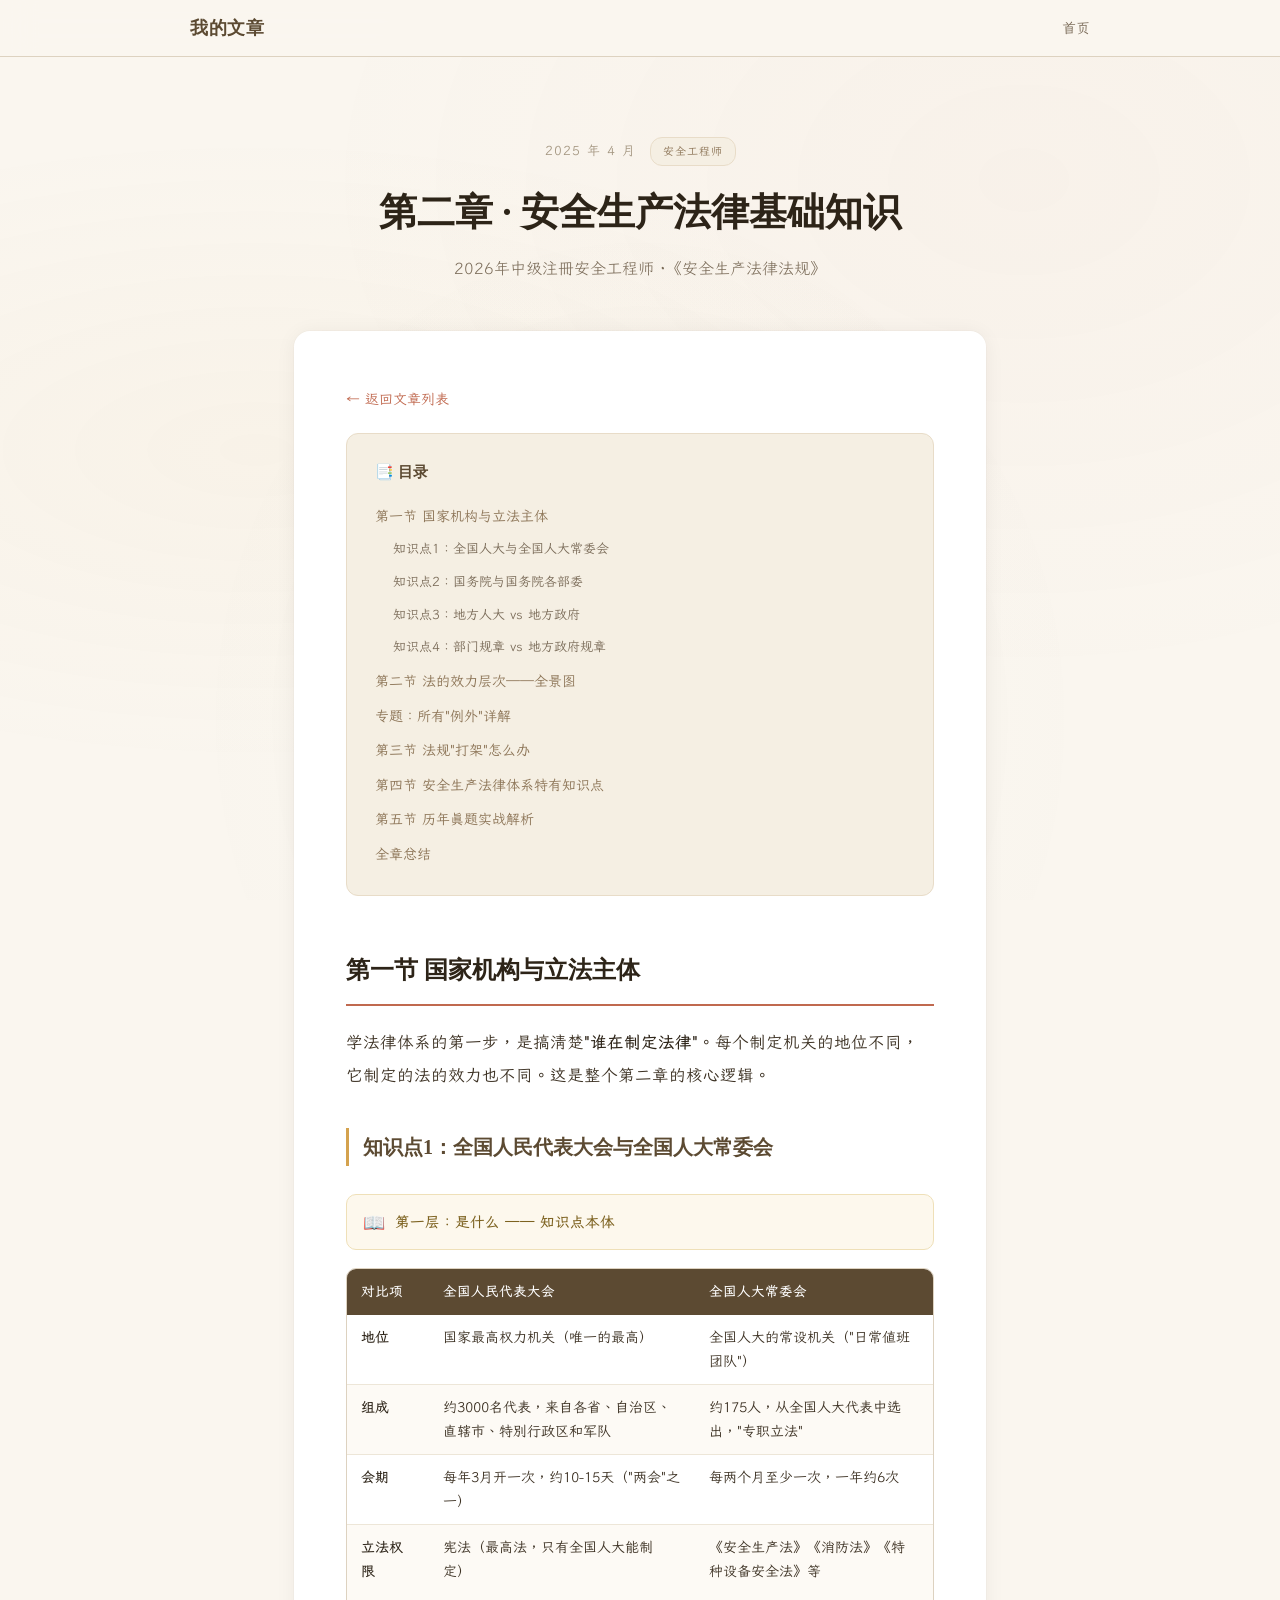
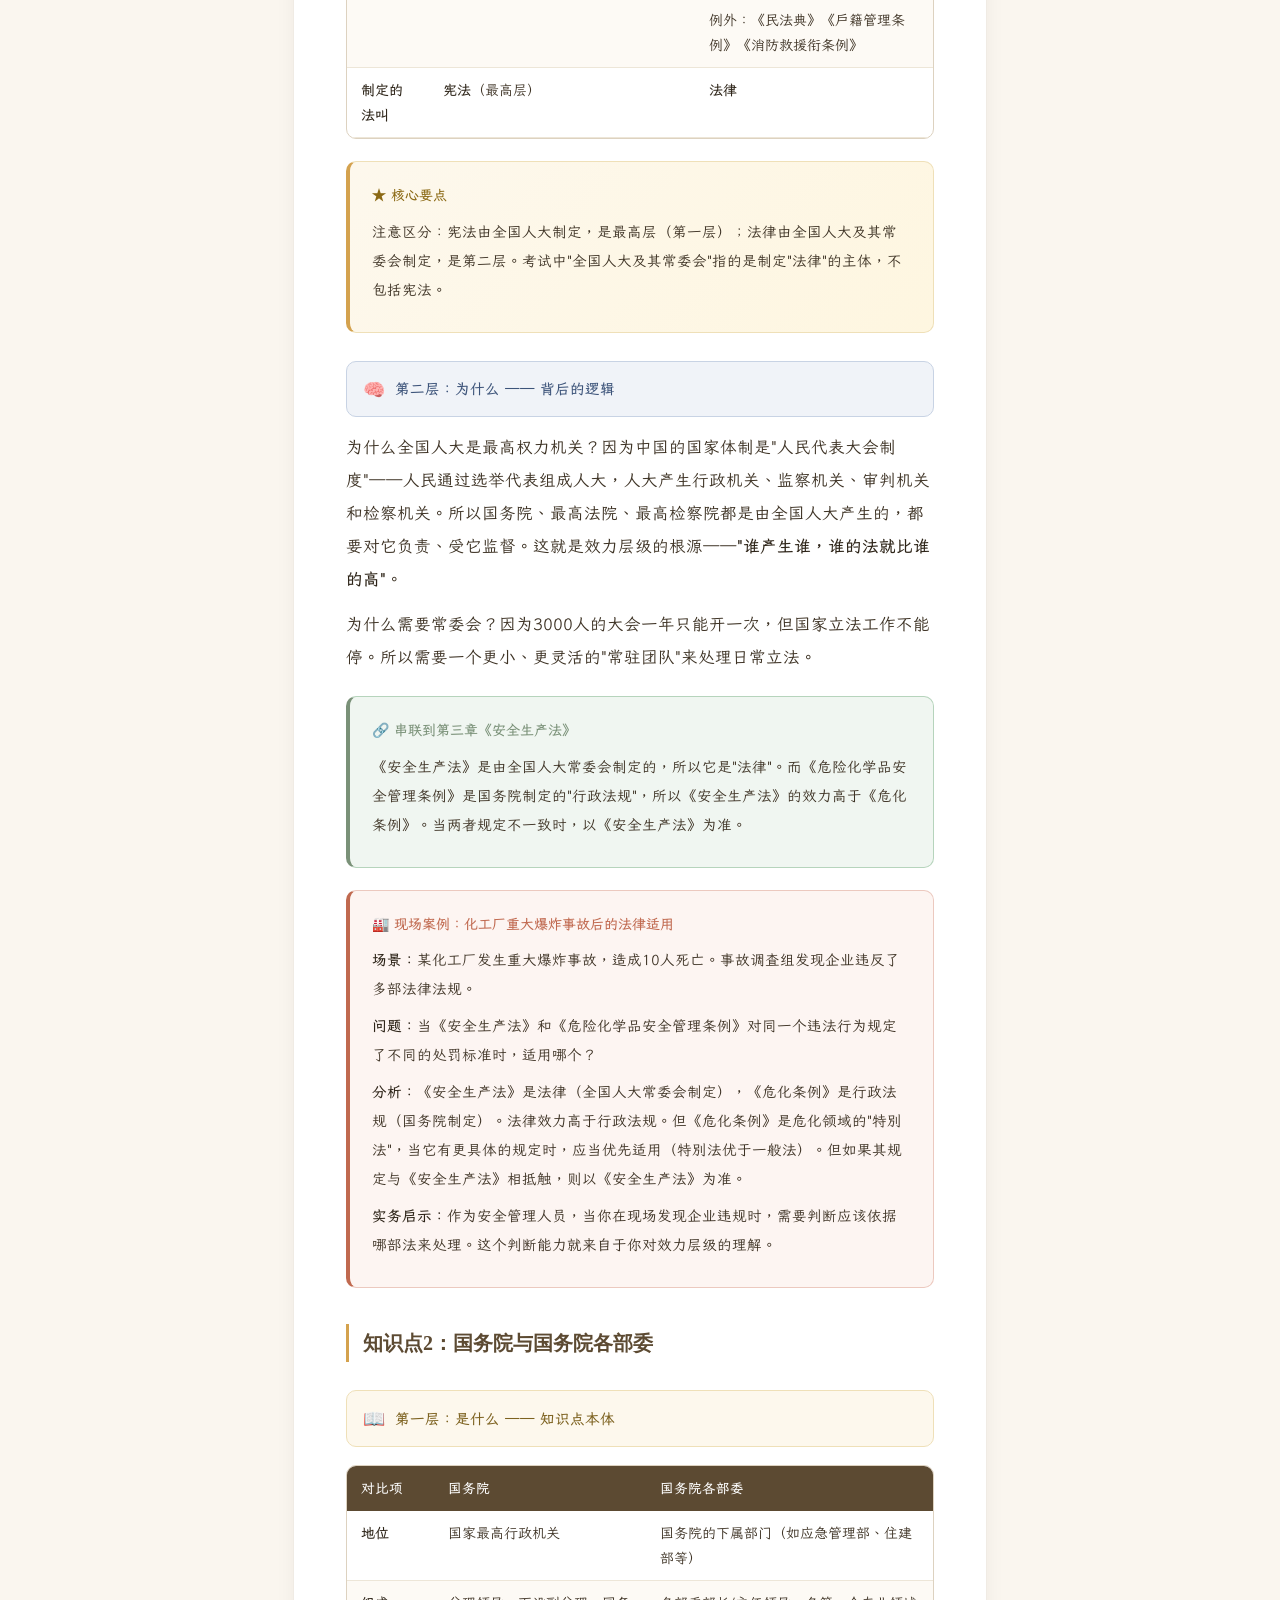
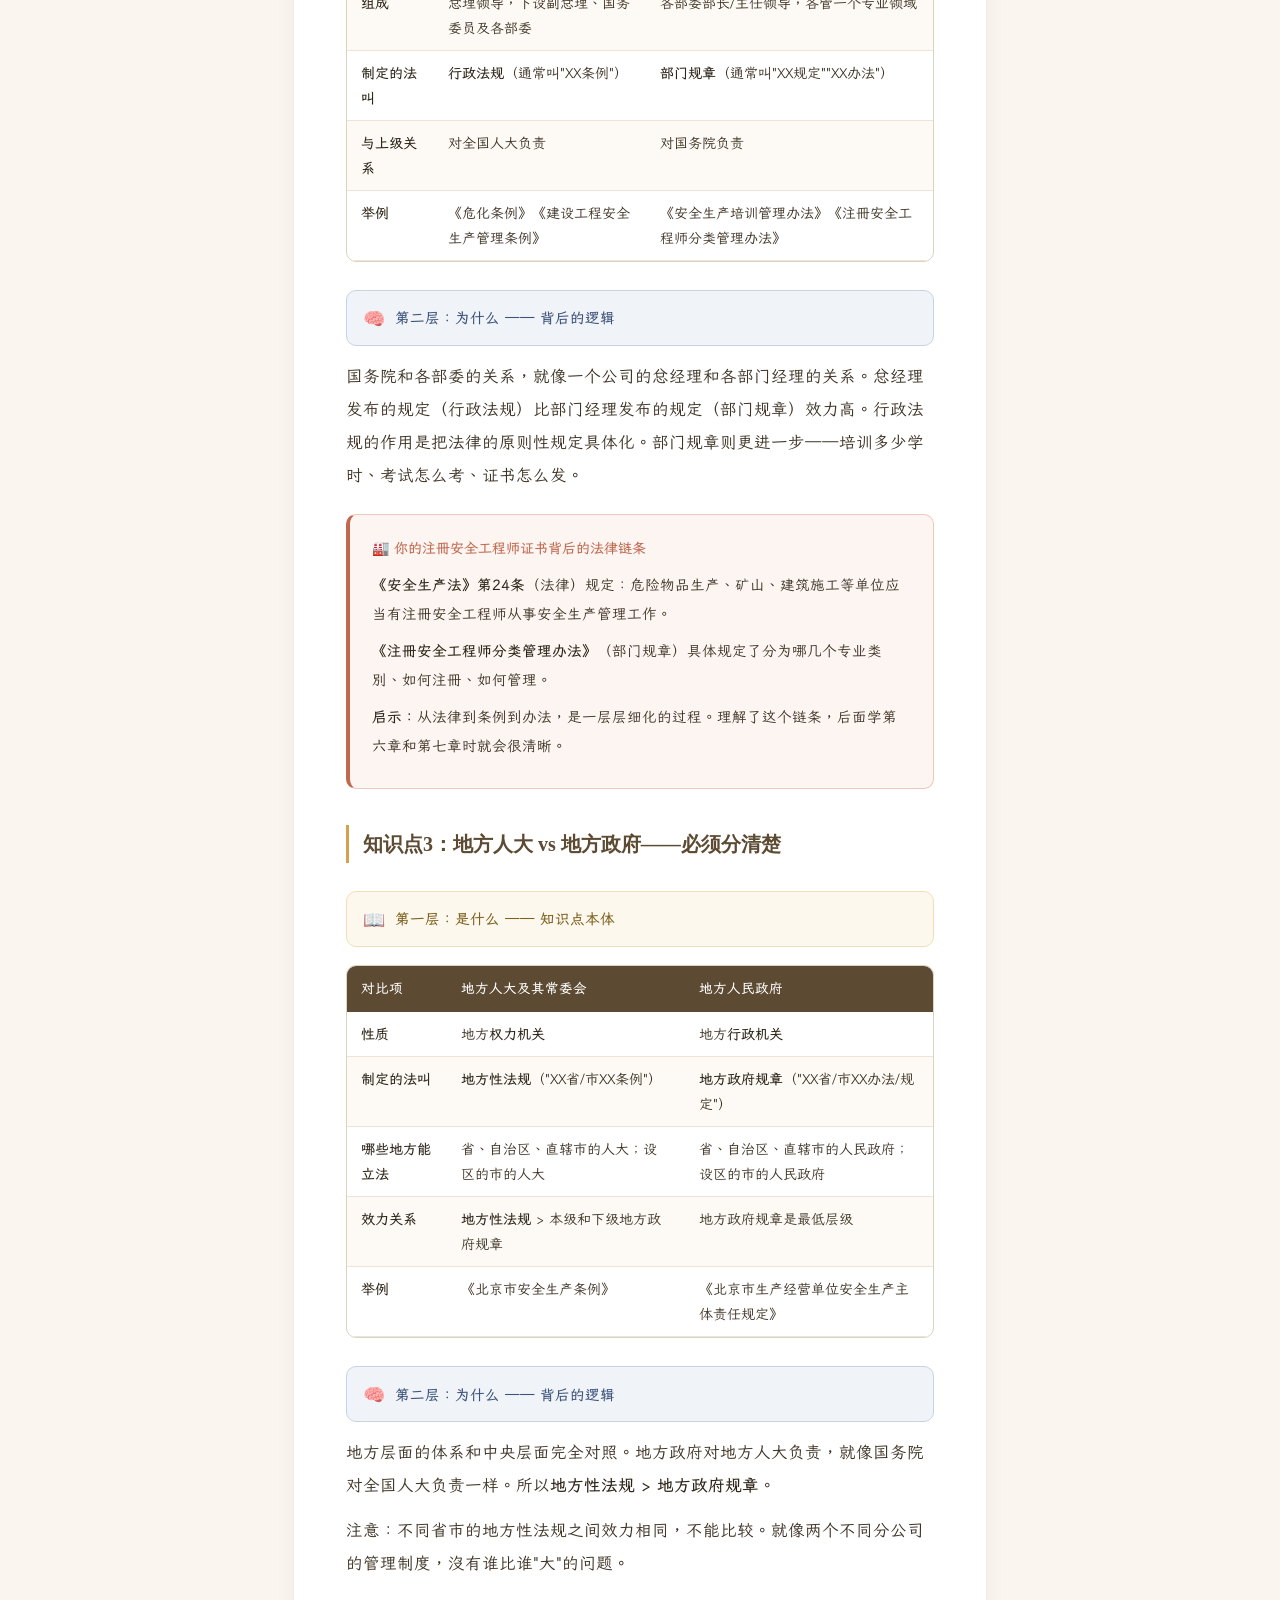
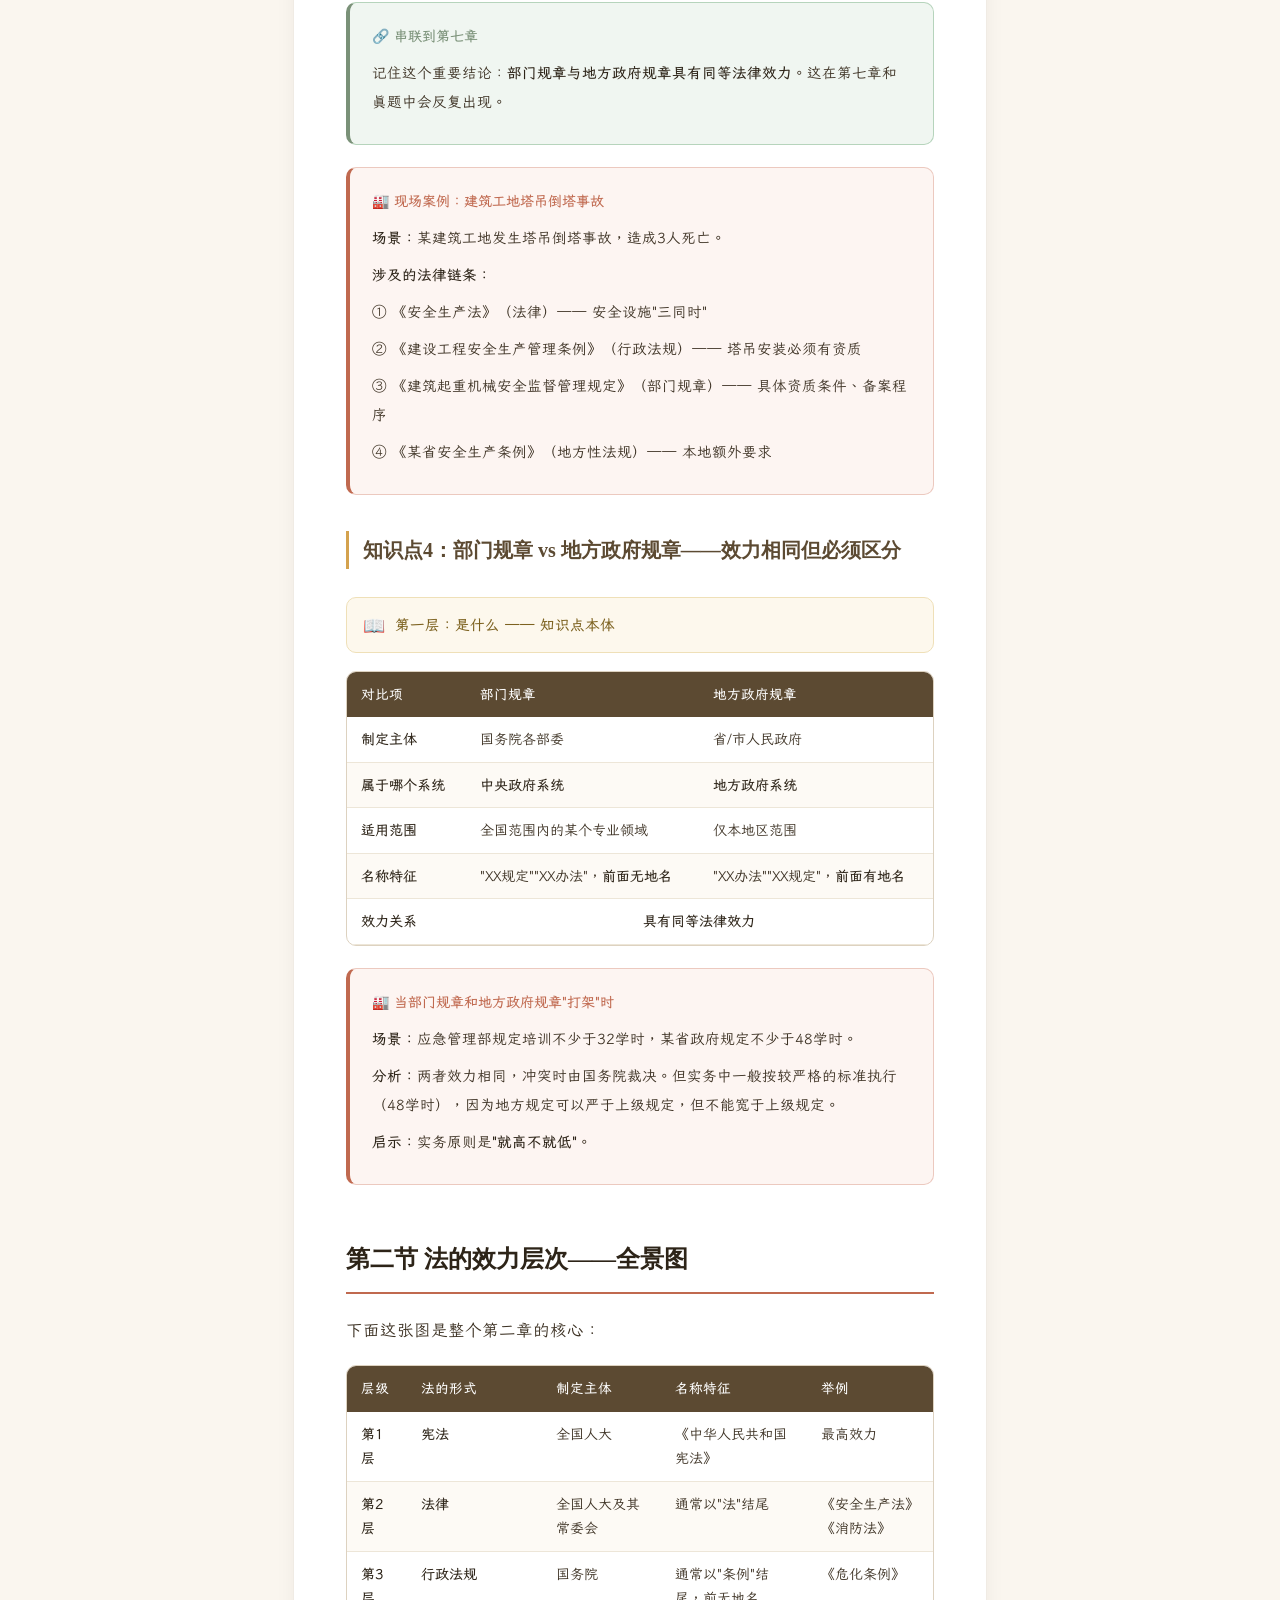
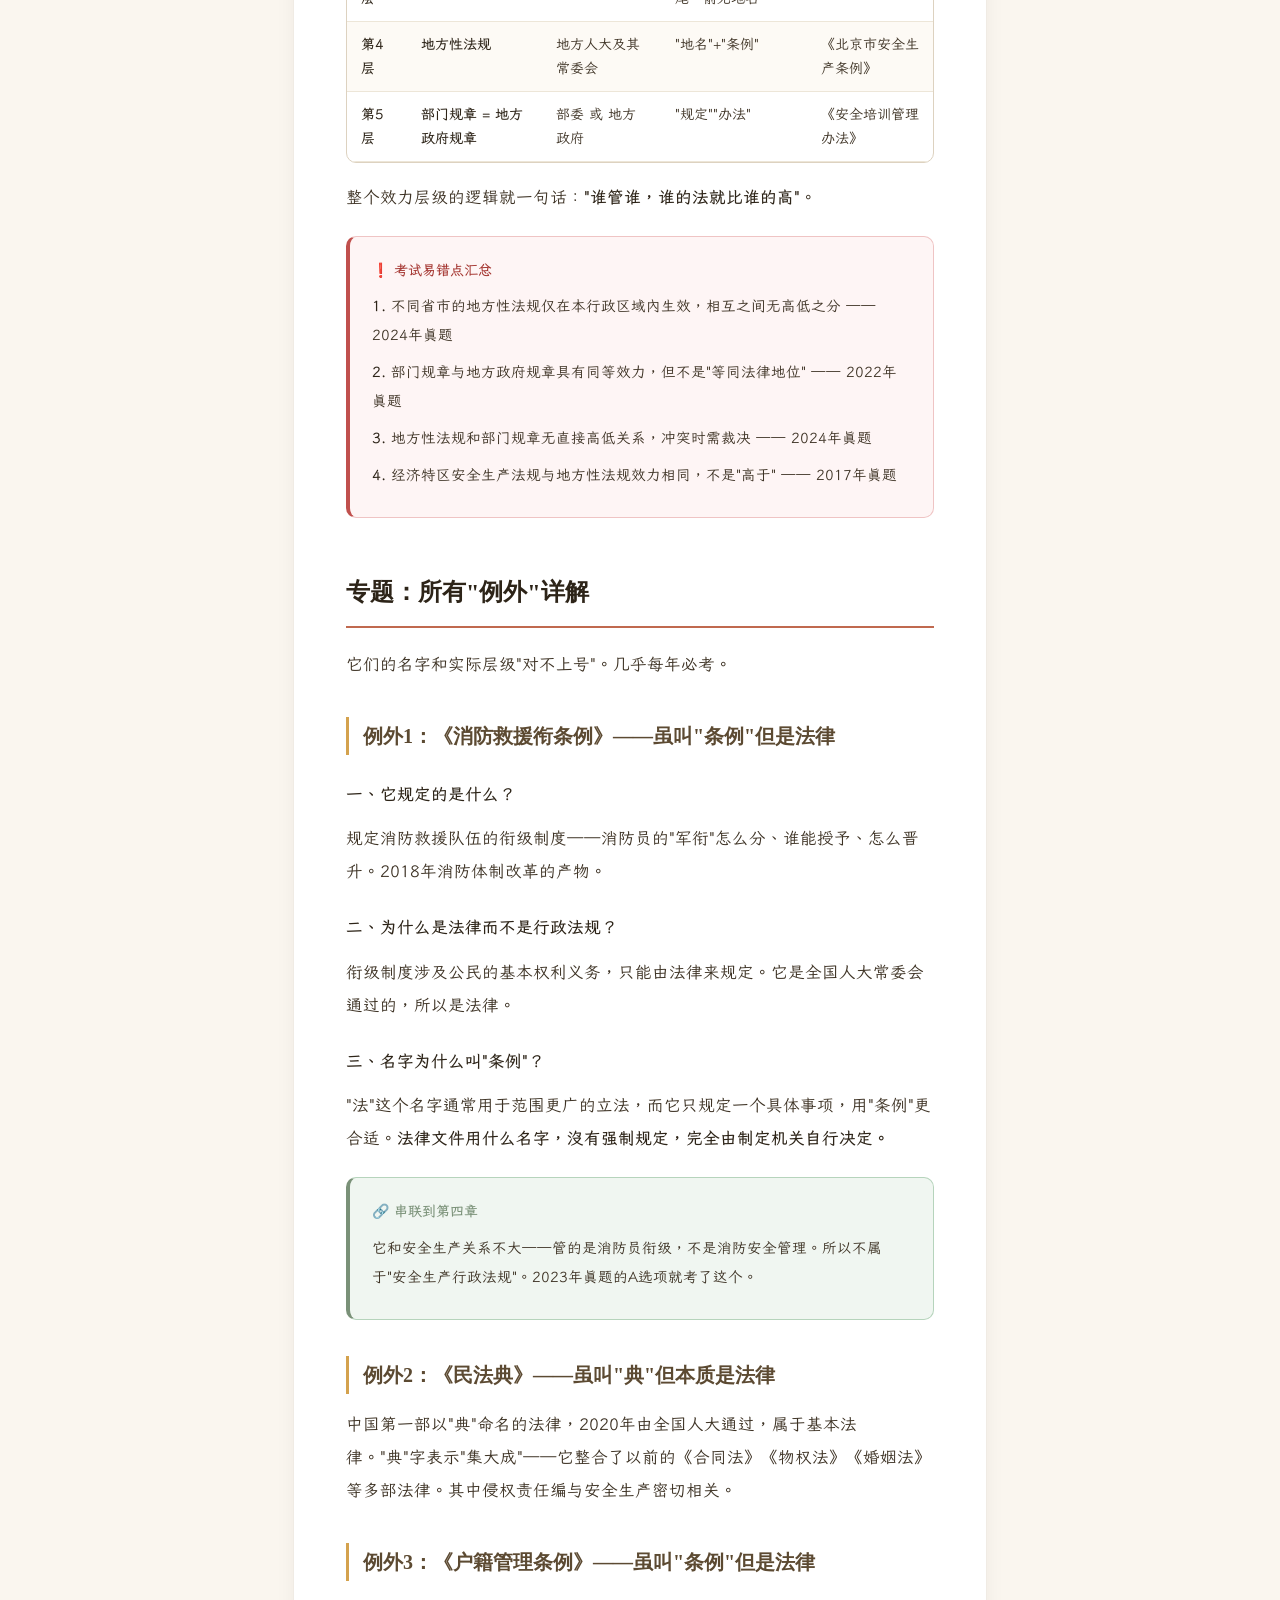
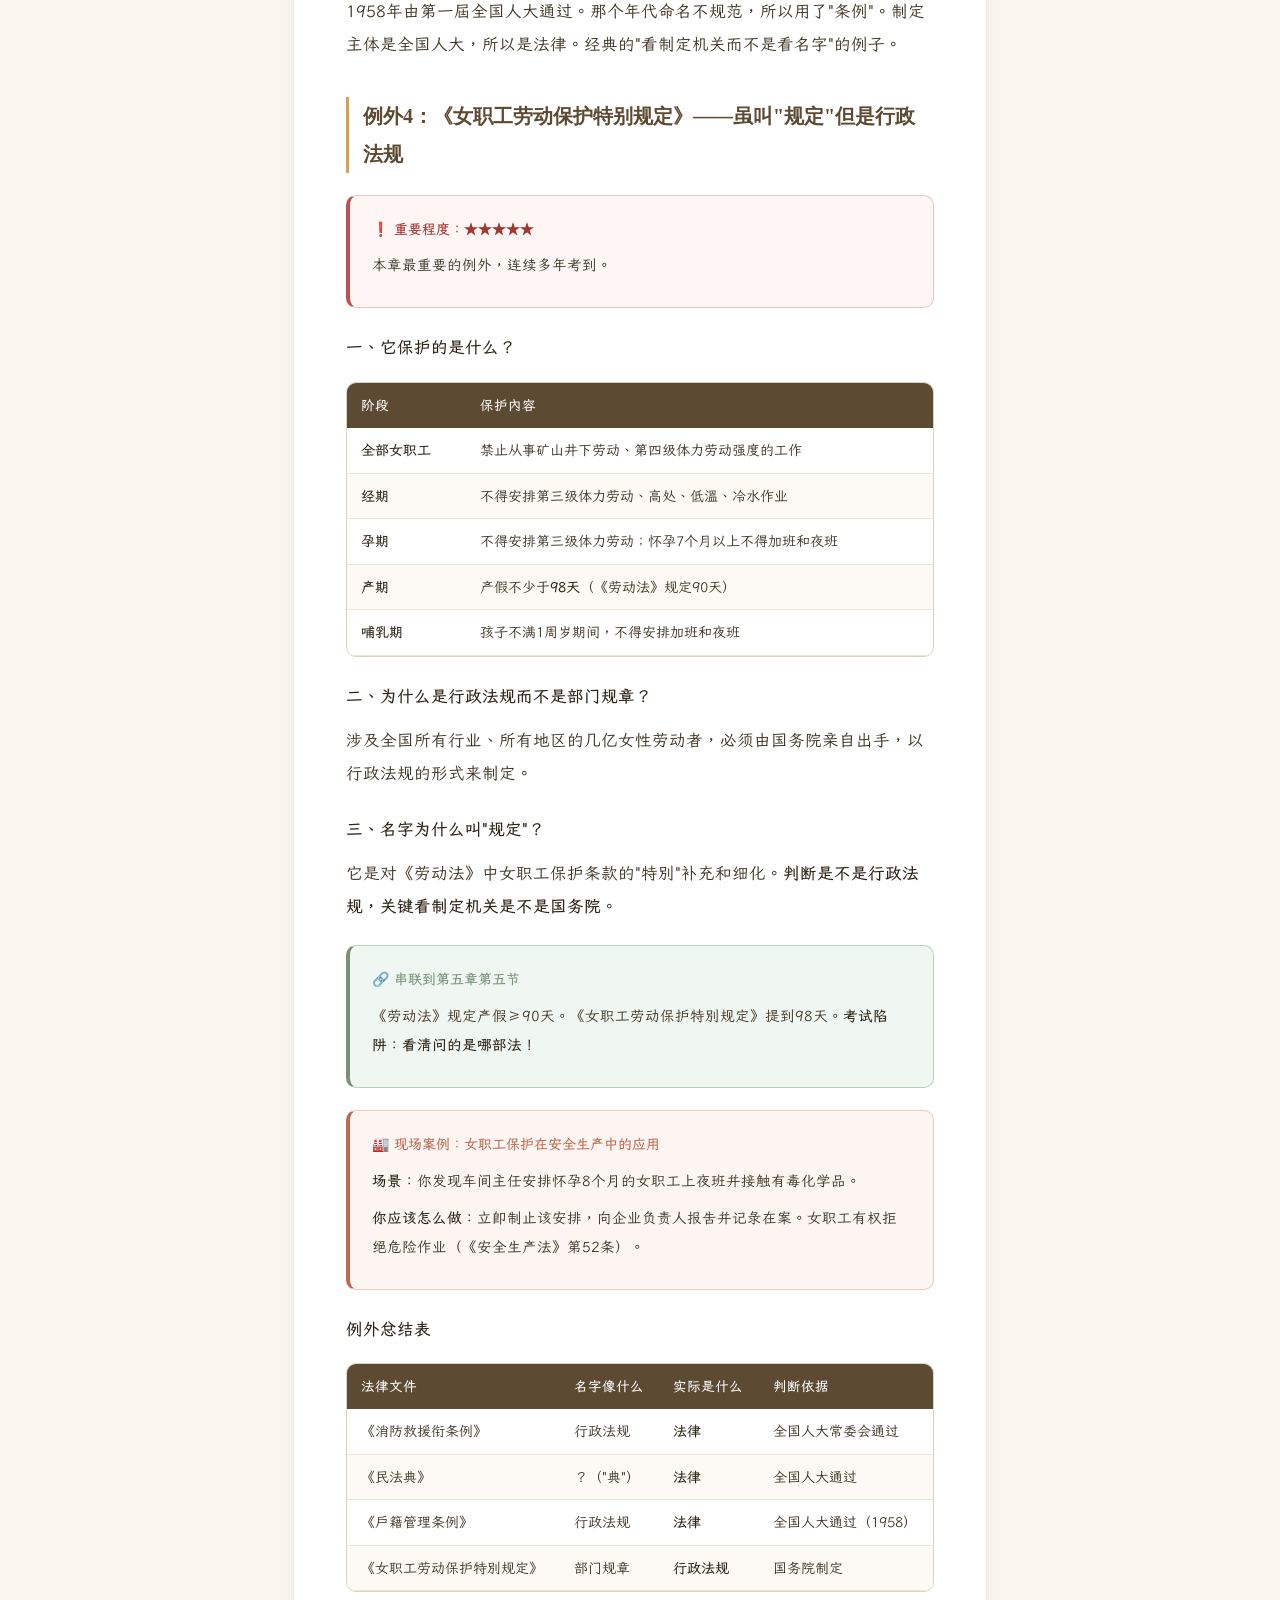
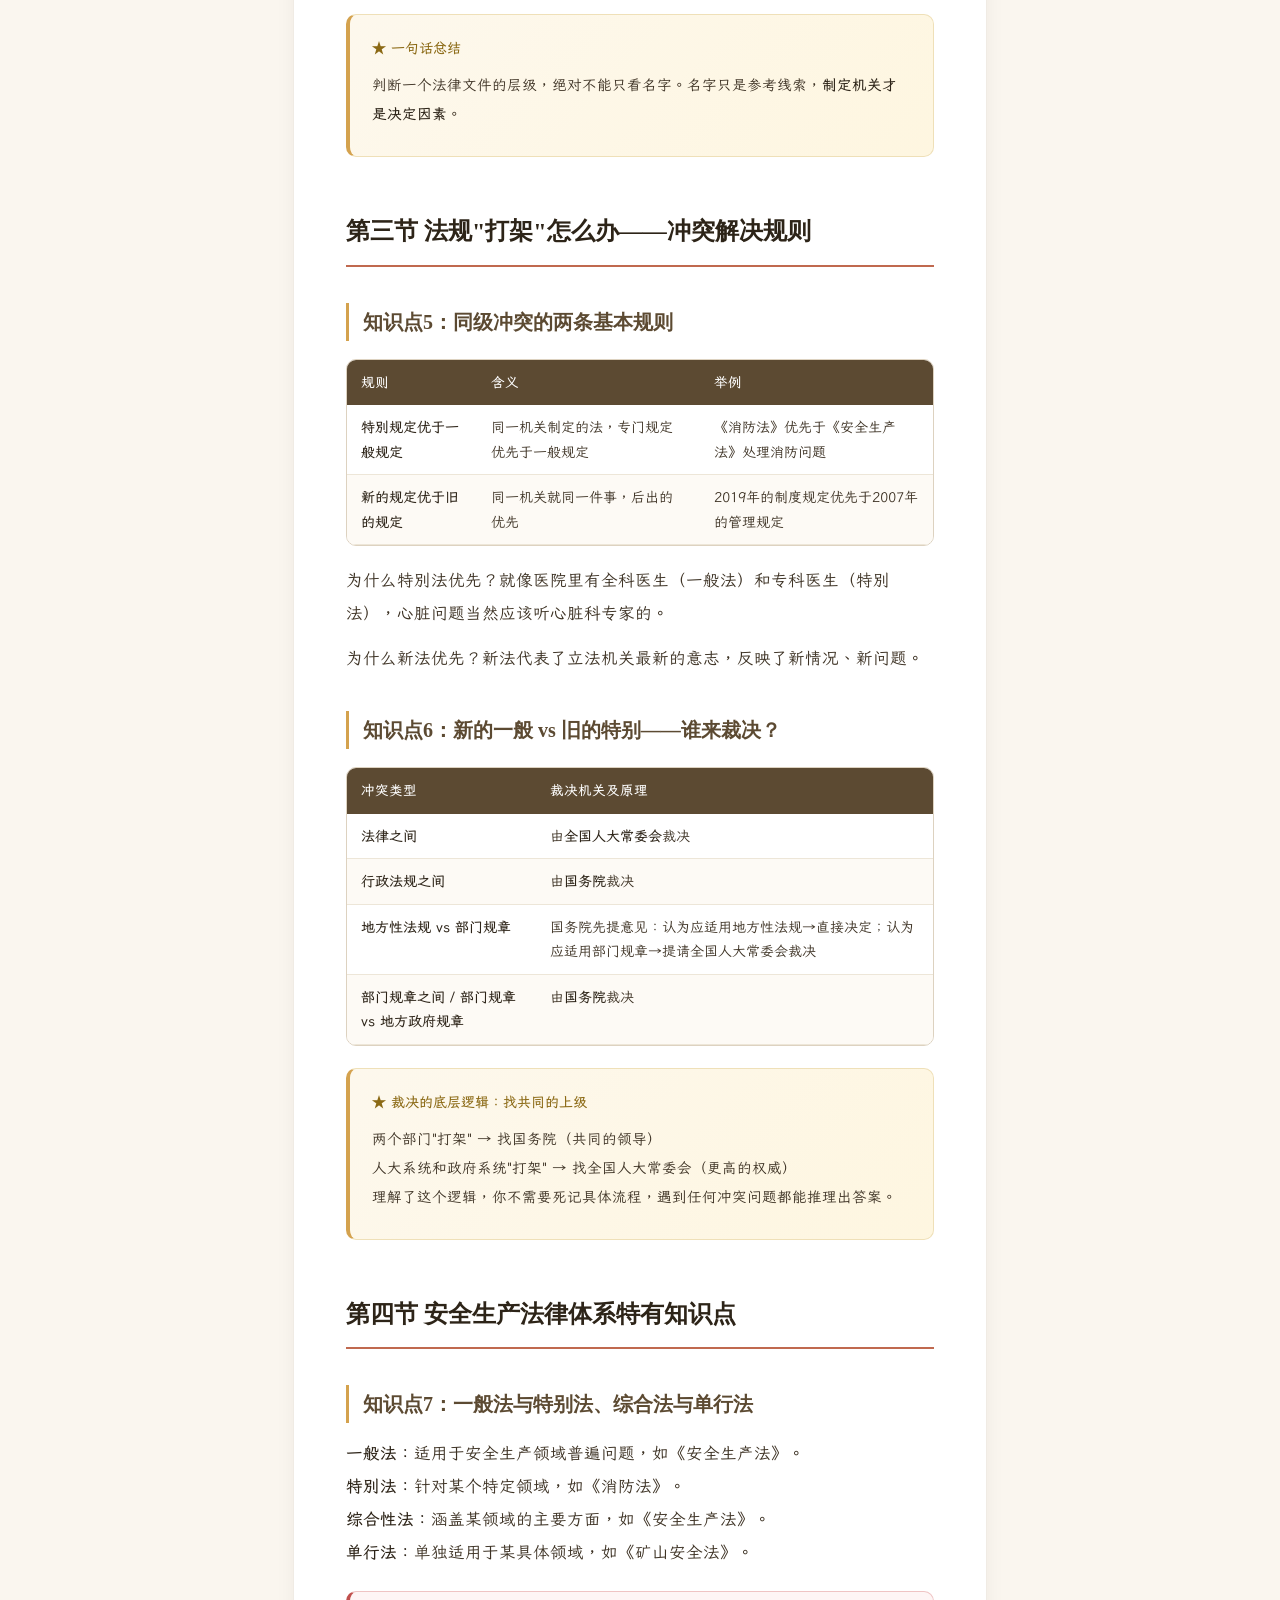
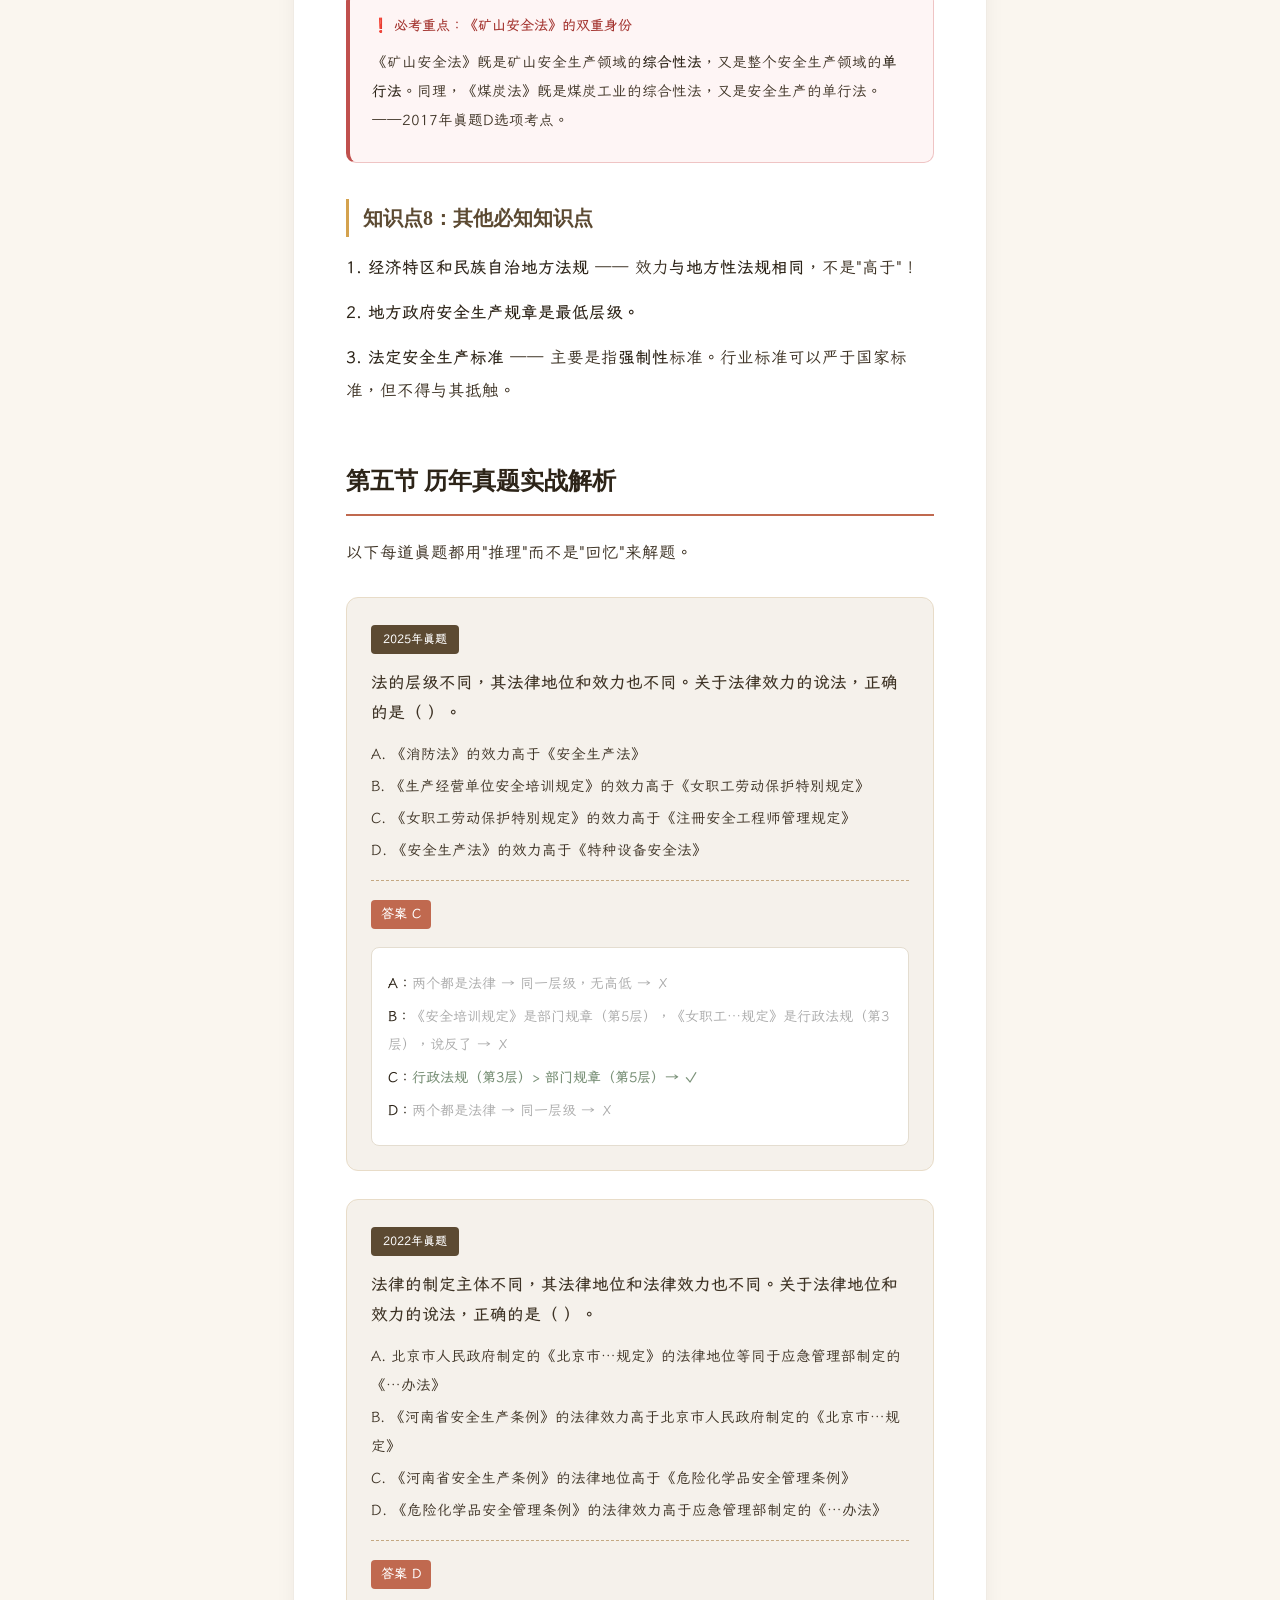
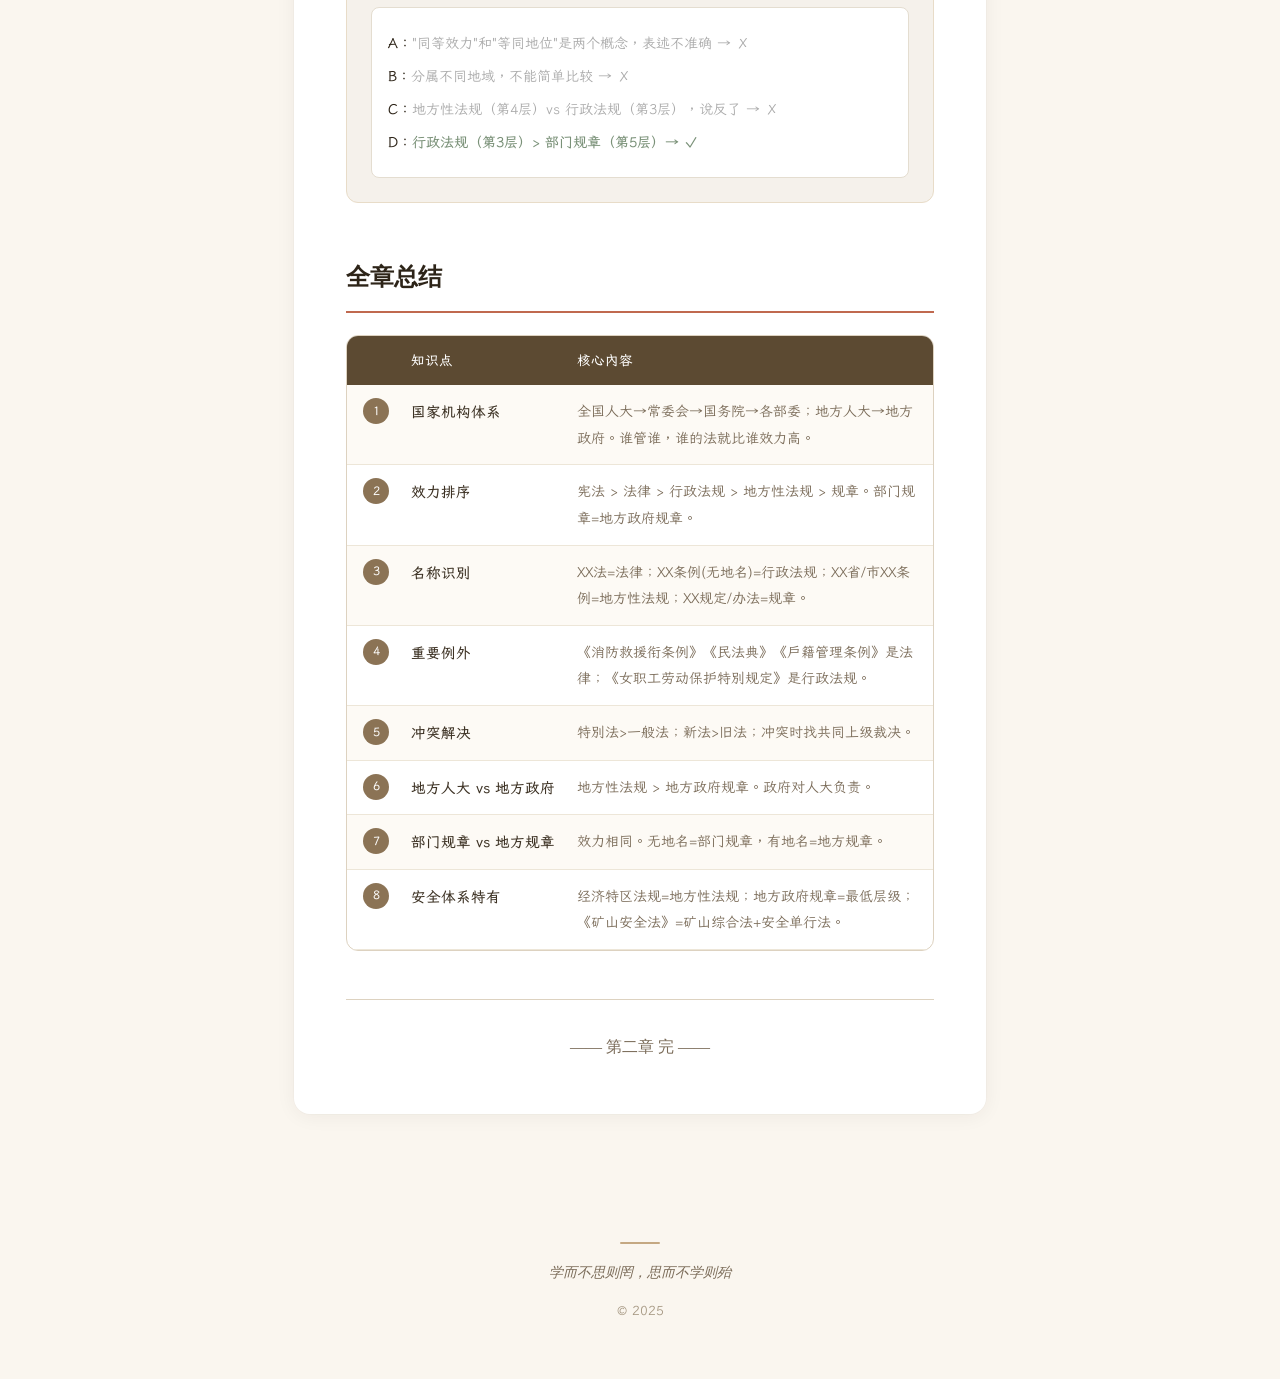
==== articles/chapter2-safety-law.html @ fabad05a "Update print statement from 'Hello' to 'Goodbye'" ====
<!DOCTYPE html>
<html lang="zh-CN">
<head>
<meta charset="UTF-8">
<meta name="viewport" content="width=device-width, initial-scale=1.0">
<title>第二章 · 安全生产法律基础知识</title>
<link rel="stylesheet" href="../style.css">
<link rel="stylesheet" href="../article.css">
</head>
<body>

<!-- 导航 -->
<nav class="site-nav">
  <div class="nav-inner">
    <a href="../index.html" class="nav-brand">我的文章</a>
    <div class="nav-links">
      <a href="../index.html">首页</a>
    </div>
  </div>
</nav>

<!-- 文章头部 -->
<header class="article-hero">
  <div class="meta">2025 年 4 月 <span class="tag">安全工程师</span></div>
  <h1>第二章 · 安全生产法律基础知识</h1>
  <p class="subtitle">2026年中级注册安全工程师 ·《安全生产法律法规》</p>
</header>

<!-- 文章内容 -->
<main class="article-body">
<div class="article-content">

<a href="../index.html" class="back-link">← 返回文章列表</a>

<!-- 目录 -->
<nav class="toc">
  <div class="toc-title">📑 目录</div>
  <a href="#s1">第一节 国家机构与立法主体</a>
  <a href="#s1-1" class="indent">知识点1：全国人大与全国人大常委会</a>
  <a href="#s1-2" class="indent">知识点2：国务院与国务院各部委</a>
  <a href="#s1-3" class="indent">知识点3：地方人大 vs 地方政府</a>
  <a href="#s1-4" class="indent">知识点4：部门规章 vs 地方政府规章</a>
  <a href="#s2">第二节 法的效力层次——全景图</a>
  <a href="#s3">专题：所有"例外"详解</a>
  <a href="#s4">第三节 法规"打架"怎么办</a>
  <a href="#s5">第四节 安全生产法律体系特有知识点</a>
  <a href="#s6">第五节 历年真题实战解析</a>
  <a href="#s7">全章总结</a>
</nav>


<!-- ================== 第一节 ================== -->
<h2 id="s1">第一节 国家机构与立法主体</h2>

<p>学法律体系的第一步，是搞清楚<strong>"谁在制定法律"</strong>。每个制定机关的地位不同，它制定的法的效力也不同。这是整个第二章的核心逻辑。</p>

<h3 id="s1-1">知识点1：全国人民代表大会与全国人大常委会</h3>

<div class="layer-badge what">
  <span class="icon">📖</span> 第一层：是什么 —— 知识点本体
</div>

<div class="table-wrap">
<table>
<thead><tr><th>对比项</th><th>全国人民代表大会</th><th>全国人大常委会</th></tr></thead>
<tbody>
<tr><td><strong>地位</strong></td><td>国家最高权力机关（唯一的最高）</td><td>全国人大的常设机关（"日常值班团队"）</td></tr>
<tr><td><strong>组成</strong></td><td>约3000名代表，来自各省、自治区、直辖市、特别行政区和军队</td><td>约175人，从全国人大代表中选出，"专职立法"</td></tr>
<tr><td><strong>会期</strong></td><td>每年3月开一次，约10-15天（"两会"之一）</td><td>每两个月至少一次，一年约6次</td></tr>
<tr><td><strong>立法权限</strong></td><td>宪法（最高法，只有全国人大能制定）</td><td>《安全生产法》《消防法》《特种设备安全法》等<br><br>例外：《民法典》《户籍管理条例》《消防救援衔条例》</td></tr>
<tr><td><strong>制定的法叫</strong></td><td><strong>宪法</strong>（最高层）</td><td><strong>法律</strong></td></tr>
</tbody>
</table>
</div>

<div class="card key">
  <div class="card-label">★ 核心要点</div>
  <p>注意区分：宪法由全国人大制定，是最高层（第一层）；法律由全国人大及其常委会制定，是第二层。考试中"全国人大及其常委会"指的是制定"法律"的主体，不包括宪法。</p>
</div>

<div class="layer-badge why">
  <span class="icon">🧠</span> 第二层：为什么 —— 背后的逻辑
</div>

<p>为什么全国人大是最高权力机关？因为中国的国家体制是"人民代表大会制度"——人民通过选举代表组成人大，人大产生行政机关、监察机关、审判机关和检察机关。所以国务院、最高法院、最高检察院都是由全国人大产生的，都要对它负责、受它监督。这就是效力层级的根源——<strong>"谁产生谁，谁的法就比谁的高"</strong>。</p>

<p>为什么需要常委会？因为3000人的大会一年只能开一次，但国家立法工作不能停。所以需要一个更小、更灵活的"常驻团队"来处理日常立法。</p>

<div class="card link-card">
  <div class="card-label">🔗 串联到第三章《安全生产法》</div>
  <p>《安全生产法》是由全国人大常委会制定的，所以它是"法律"。而《危险化学品安全管理条例》是国务院制定的"行政法规"，所以《安全生产法》的效力高于《危化条例》。当两者规定不一致时，以《安全生产法》为准。</p>
</div>

<div class="card case">
  <div class="card-label">🏭 现场案例：化工厂重大爆炸事故后的法律适用</div>
  <p><strong>场景：</strong>某化工厂发生重大爆炸事故，造成10人死亡。事故调查组发现企业违反了多部法律法规。</p>
  <p><strong>问题：</strong>当《安全生产法》和《危险化学品安全管理条例》对同一个违法行为规定了不同的处罚标准时，适用哪个？</p>
  <p><strong>分析：</strong>《安全生产法》是法律（全国人大常委会制定），《危化条例》是行政法规（国务院制定）。法律效力高于行政法规。但《危化条例》是危化领域的"特别法"，当它有更具体的规定时，应当优先适用（特别法优于一般法）。但如果其规定与《安全生产法》相抵触，则以《安全生产法》为准。</p>
  <p><strong>实务启示：</strong>作为安全管理人员，当你在现场发现企业违规时，需要判断应该依据哪部法来处理。这个判断能力就来自于你对效力层级的理解。</p>
</div>


<h3 id="s1-2">知识点2：国务院与国务院各部委</h3>

<div class="layer-badge what">
  <span class="icon">📖</span> 第一层：是什么 —— 知识点本体
</div>

<div class="table-wrap">
<table>
<thead><tr><th>对比项</th><th>国务院</th><th>国务院各部委</th></tr></thead>
<tbody>
<tr><td><strong>地位</strong></td><td>国家最高行政机关</td><td>国务院的下属部门（如应急管理部、住建部等）</td></tr>
<tr><td><strong>组成</strong></td><td>总理领导，下设副总理、国务委员及各部委</td><td>各部委部长/主任领导，各管一个专业领域</td></tr>
<tr><td><strong>制定的法叫</strong></td><td><strong>行政法规</strong>（通常叫"XX条例"）</td><td><strong>部门规章</strong>（通常叫"XX规定""XX办法"）</td></tr>
<tr><td><strong>与上级关系</strong></td><td>对全国人大负责</td><td>对国务院负责</td></tr>
<tr><td><strong>举例</strong></td><td>《危化条例》《建设工程安全生产管理条例》</td><td>《安全生产培训管理办法》《注册安全工程师分类管理办法》</td></tr>
</tbody>
</table>
</div>

<div class="layer-badge why">
  <span class="icon">🧠</span> 第二层：为什么 —— 背后的逻辑
</div>

<p>国务院和各部委的关系，就像一个公司的总经理和各部门经理的关系。总经理发布的规定（行政法规）比部门经理发布的规定（部门规章）效力高。行政法规的作用是把法律的原则性规定具体化。部门规章则更进一步——培训多少学时、考试怎么考、证书怎么发。</p>

<div class="card case">
  <div class="card-label">🏭 你的注册安全工程师证书背后的法律链条</div>
  <p><strong>《安全生产法》第24条</strong>（法律）规定：危险物品生产、矿山、建筑施工等单位应当有注册安全工程师从事安全生产管理工作。</p>
  <p><strong>《注册安全工程师分类管理办法》</strong>（部门规章）具体规定了分为哪几个专业类别、如何注册、如何管理。</p>
  <p><strong>启示：</strong>从法律到条例到办法，是一层层细化的过程。理解了这个链条，后面学第六章和第七章时就会很清晰。</p>
</div>


<h3 id="s1-3">知识点3：地方人大 vs 地方政府——必须分清楚</h3>

<div class="layer-badge what">
  <span class="icon">📖</span> 第一层：是什么 —— 知识点本体
</div>

<div class="table-wrap">
<table>
<thead><tr><th>对比项</th><th>地方人大及其常委会</th><th>地方人民政府</th></tr></thead>
<tbody>
<tr><td><strong>性质</strong></td><td>地方<strong>权力机关</strong></td><td>地方<strong>行政机关</strong></td></tr>
<tr><td><strong>制定的法叫</strong></td><td><strong>地方性法规</strong>（"XX省/市XX条例"）</td><td><strong>地方政府规章</strong>（"XX省/市XX办法/规定"）</td></tr>
<tr><td><strong>哪些地方能立法</strong></td><td>省、自治区、直辖市的人大；设区的市的人大</td><td>省、自治区、直辖市的人民政府；设区的市的人民政府</td></tr>
<tr><td><strong>效力关系</strong></td><td><strong>地方性法规</strong> > 本级和下级地方政府规章</td><td>地方政府规章是最低层级</td></tr>
<tr><td><strong>举例</strong></td><td>《北京市安全生产条例》</td><td>《北京市生产经营单位安全生产主体责任规定》</td></tr>
</tbody>
</table>
</div>

<div class="layer-badge why">
  <span class="icon">🧠</span> 第二层：为什么 —— 背后的逻辑
</div>

<p>地方层面的体系和中央层面完全对照。地方政府对地方人大负责，就像国务院对全国人大负责一样。所以<strong>地方性法规 > 地方政府规章</strong>。</p>
<p>注意：不同省市的地方性法规之间效力相同，不能比较。就像两个不同分公司的管理制度，没有谁比谁"大"的问题。</p>

<div class="card link-card">
  <div class="card-label">🔗 串联到第七章</div>
  <p>记住这个重要结论：<strong>部门规章与地方政府规章具有同等法律效力</strong>。这在第七章和真题中会反复出现。</p>
</div>

<div class="card case">
  <div class="card-label">🏭 现场案例：建筑工地塔吊倒塔事故</div>
  <p><strong>场景：</strong>某建筑工地发生塔吊倒塔事故，造成3人死亡。</p>
  <p><strong>涉及的法律链条：</strong></p>
  <p>① 《安全生产法》（法律）—— 安全设施"三同时"</p>
  <p>② 《建设工程安全生产管理条例》（行政法规）—— 塔吊安装必须有资质</p>
  <p>③ 《建筑起重机械安全监督管理规定》（部门规章）—— 具体资质条件、备案程序</p>
  <p>④ 《某省安全生产条例》（地方性法规）—— 本地额外要求</p>
</div>


<h3 id="s1-4">知识点4：部门规章 vs 地方政府规章——效力相同但必须区分</h3>

<div class="layer-badge what">
  <span class="icon">📖</span> 第一层：是什么 —— 知识点本体
</div>

<div class="table-wrap">
<table>
<thead><tr><th>对比项</th><th>部门规章</th><th>地方政府规章</th></tr></thead>
<tbody>
<tr><td><strong>制定主体</strong></td><td>国务院各部委</td><td>省/市人民政府</td></tr>
<tr><td><strong>属于哪个系统</strong></td><td><strong>中央政府系统</strong></td><td><strong>地方政府系统</strong></td></tr>
<tr><td><strong>适用范围</strong></td><td>全国范围内的某个专业领域</td><td>仅本地区范围</td></tr>
<tr><td><strong>名称特征</strong></td><td>"XX规定""XX办法"，<strong>前面无地名</strong></td><td>"XX办法""XX规定"，<strong>前面有地名</strong></td></tr>
<tr><td><strong>效力关系</strong></td><td colspan="2" style="text-align:center"><strong>具有同等法律效力</strong></td></tr>
</tbody>
</table>
</div>

<div class="card case">
  <div class="card-label">🏭 当部门规章和地方政府规章"打架"时</div>
  <p><strong>场景：</strong>应急管理部规定培训不少于32学时，某省政府规定不少于48学时。</p>
  <p><strong>分析：</strong>两者效力相同，冲突时由国务院裁决。但实务中一般按较严格的标准执行（48学时），因为地方规定可以严于上级规定，但不能宽于上级规定。</p>
  <p><strong>启示：</strong>实务原则是<strong>"就高不就低"</strong>。</p>
</div>


<!-- ================== 第二节 ================== -->
<h2 id="s2">第二节 法的效力层次——全景图</h2>

<p>下面这张图是整个第二章的核心：</p>

<div class="table-wrap">
<table>
<thead><tr><th>层级</th><th>法的形式</th><th>制定主体</th><th>名称特征</th><th>举例</th></tr></thead>
<tbody>
<tr><td><strong>第1层</strong></td><td><strong>宪法</strong></td><td>全国人大</td><td>《中华人民共和国宪法》</td><td>最高效力</td></tr>
<tr><td><strong>第2层</strong></td><td><strong>法律</strong></td><td>全国人大及其常委会</td><td>通常以"法"结尾</td><td>《安全生产法》《消防法》</td></tr>
<tr><td><strong>第3层</strong></td><td><strong>行政法规</strong></td><td>国务院</td><td>通常以"条例"结尾，前无地名</td><td>《危化条例》</td></tr>
<tr><td><strong>第4层</strong></td><td><strong>地方性法规</strong></td><td>地方人大及其常委会</td><td>"地名"+"条例"</td><td>《北京市安全生产条例》</td></tr>
<tr><td><strong>第5层</strong></td><td><strong>部门规章 = 地方政府规章</strong></td><td>部委 或 地方政府</td><td>"规定""办法"</td><td>《安全培训管理办法》</td></tr>
</tbody>
</table>
</div>

<p>整个效力层级的逻辑就一句话：<strong>"谁管谁，谁的法就比谁的高"</strong>。</p>

<div class="card warn">
  <div class="card-label">❗ 考试易错点汇总</div>
  <p><strong>1.</strong> 不同省市的地方性法规仅在本行政区域内生效，相互之间无高低之分 —— 2024年真题</p>
  <p><strong>2.</strong> 部门规章与地方政府规章具有同等效力，但不是"等同法律地位" —— 2022年真题</p>
  <p><strong>3.</strong> 地方性法规和部门规章无直接高低关系，冲突时需裁决 —— 2024年真题</p>
  <p><strong>4.</strong> 经济特区安全生产法规与地方性法规效力相同，不是"高于" —— 2017年真题</p>
</div>


<!-- ================== 专题：例外 ================== -->
<h2 id="s3">专题：所有"例外"详解</h2>

<p>它们的名字和实际层级"对不上号"。几乎每年必考。</p>

<h3>例外1：《消防救援衔条例》——虽叫"条例"但是法律</h3>

<h4>一、它规定的是什么？</h4>
<p>规定消防救援队伍的衔级制度——消防员的"军衔"怎么分、谁能授予、怎么晋升。2018年消防体制改革的产物。</p>

<h4>二、为什么是法律而不是行政法规？</h4>
<p>衔级制度涉及公民的基本权利义务，只能由法律来规定。它是全国人大常委会通过的，所以是法律。</p>

<h4>三、名字为什么叫"条例"？</h4>
<p>"法"这个名字通常用于范围更广的立法，而它只规定一个具体事项，用"条例"更合适。<strong>法律文件用什么名字，没有强制规定，完全由制定机关自行决定。</strong></p>

<div class="card link-card">
  <div class="card-label">🔗 串联到第四章</div>
  <p>它和安全生产关系不大——管的是消防员衔级，不是消防安全管理。所以不属于"安全生产行政法规"。2023年真题的A选项就考了这个。</p>
</div>


<h3>例外2：《民法典》——虽叫"典"但本质是法律</h3>

<p>中国第一部以"典"命名的法律，2020年由全国人大通过，属于基本法律。"典"字表示"集大成"——它整合了以前的《合同法》《物权法》《婚姻法》等多部法律。其中侵权责任编与安全生产密切相关。</p>


<h3>例外3：《户籍管理条例》——虽叫"条例"但是法律</h3>

<p>1958年由第一届全国人大通过。那个年代命名不规范，所以用了"条例"。制定主体是全国人大，所以是法律。经典的"看制定机关而不是看名字"的例子。</p>


<h3>例外4：《女职工劳动保护特别规定》——虽叫"规定"但是行政法规</h3>

<div class="card warn">
  <div class="card-label">❗ 重要程度：★★★★★</div>
  <p>本章最重要的例外，连续多年考到。</p>
</div>

<h4>一、它保护的是什么？</h4>

<div class="table-wrap">
<table>
<thead><tr><th>阶段</th><th>保护内容</th></tr></thead>
<tbody>
<tr><td><strong>全部女职工</strong></td><td>禁止从事矿山井下劳动、第四级体力劳动强度的工作</td></tr>
<tr><td><strong>经期</strong></td><td>不得安排第三级体力劳动、高处、低温、冷水作业</td></tr>
<tr><td><strong>孕期</strong></td><td>不得安排第三级体力劳动；怀孕7个月以上不得加班和夜班</td></tr>
<tr><td><strong>产期</strong></td><td>产假不少于<strong>98天</strong>（《劳动法》规定90天）</td></tr>
<tr><td><strong>哺乳期</strong></td><td>孩子不满1周岁期间，不得安排加班和夜班</td></tr>
</tbody>
</table>
</div>

<h4>二、为什么是行政法规而不是部门规章？</h4>
<p>涉及全国所有行业、所有地区的几亿女性劳动者，必须由国务院亲自出手，以行政法规的形式来制定。</p>

<h4>三、名字为什么叫"规定"？</h4>
<p>它是对《劳动法》中女职工保护条款的"特别"补充和细化。<strong>判断是不是行政法规，关键看制定机关是不是国务院</strong>。</p>

<div class="card link-card">
  <div class="card-label">🔗 串联到第五章第五节</div>
  <p>《劳动法》规定产假≥90天。《女职工劳动保护特别规定》提到98天。<strong>考试陷阱：看清问的是哪部法！</strong></p>
</div>

<div class="card case">
  <div class="card-label">🏭 现场案例：女职工保护在安全生产中的应用</div>
  <p><strong>场景：</strong>你发现车间主任安排怀孕8个月的女职工上夜班并接触有毒化学品。</p>
  <p><strong>你应该怎么做：</strong>立即制止该安排，向企业负责人报告并记录在案。女职工有权拒绝危险作业（《安全生产法》第52条）。</p>
</div>

<h4>例外总结表</h4>

<div class="table-wrap">
<table>
<thead><tr><th>法律文件</th><th>名字像什么</th><th>实际是什么</th><th>判断依据</th></tr></thead>
<tbody>
<tr><td>《消防救援衔条例》</td><td>行政法规</td><td><strong>法律</strong></td><td>全国人大常委会通过</td></tr>
<tr><td>《民法典》</td><td>？（"典"）</td><td><strong>法律</strong></td><td>全国人大通过</td></tr>
<tr><td>《户籍管理条例》</td><td>行政法规</td><td><strong>法律</strong></td><td>全国人大通过（1958）</td></tr>
<tr><td>《女职工劳动保护特别规定》</td><td>部门规章</td><td><strong>行政法规</strong></td><td>国务院制定</td></tr>
</tbody>
</table>
</div>

<div class="card key">
  <div class="card-label">★ 一句话总结</div>
  <p>判断一个法律文件的层级，绝对不能只看名字。名字只是参考线索，<strong>制定机关才是决定因素</strong>。</p>
</div>


<!-- ================== 第三节 ================== -->
<h2 id="s4">第三节 法规"打架"怎么办——冲突解决规则</h2>

<h3>知识点5：同级冲突的两条基本规则</h3>

<div class="table-wrap">
<table>
<thead><tr><th>规则</th><th>含义</th><th>举例</th></tr></thead>
<tbody>
<tr><td><strong>特别规定优于一般规定</strong></td><td>同一机关制定的法，专门规定优先于一般规定</td><td>《消防法》优先于《安全生产法》处理消防问题</td></tr>
<tr><td><strong>新的规定优于旧的规定</strong></td><td>同一机关就同一件事，后出的优先</td><td>2019年的制度规定优先于2007年的管理规定</td></tr>
</tbody>
</table>
</div>

<p>为什么特别法优先？就像医院里有全科医生（一般法）和专科医生（特别法），心脏问题当然应该听心脏科专家的。</p>

<p>为什么新法优先？新法代表了立法机关最新的意志，反映了新情况、新问题。</p>

<h3>知识点6：新的一般 vs 旧的特别——谁来裁决？</h3>

<div class="table-wrap">
<table>
<thead><tr><th>冲突类型</th><th>裁决机关及原理</th></tr></thead>
<tbody>
<tr><td><strong>法律之间</strong></td><td>由<strong>全国人大常委会</strong>裁决</td></tr>
<tr><td><strong>行政法规之间</strong></td><td>由<strong>国务院</strong>裁决</td></tr>
<tr><td><strong>地方性法规 vs 部门规章</strong></td><td>国务院先提意见：认为应适用地方性法规→直接决定；认为应适用部门规章→提请全国人大常委会裁决</td></tr>
<tr><td><strong>部门规章之间 / 部门规章 vs 地方政府规章</strong></td><td>由<strong>国务院</strong>裁决</td></tr>
</tbody>
</table>
</div>

<div class="card key">
  <div class="card-label">★ 裁决的底层逻辑：找共同的上级</div>
  <p>两个部门"打架" → 找国务院（共同的领导）<br>人大系统和政府系统"打架" → 找全国人大常委会（更高的权威）<br>理解了这个逻辑，你不需要死记具体流程，遇到任何冲突问题都能推理出答案。</p>
</div>


<!-- ================== 第四节 ================== -->
<h2 id="s5">第四节 安全生产法律体系特有知识点</h2>

<h3>知识点7：一般法与特别法、综合法与单行法</h3>

<p><strong>一般法：</strong>适用于安全生产领域普遍问题，如《安全生产法》。<br>
<strong>特别法：</strong>针对某个特定领域，如《消防法》。<br>
<strong>综合性法：</strong>涵盖某领域的主要方面，如《安全生产法》。<br>
<strong>单行法：</strong>单独适用于某具体领域，如《矿山安全法》。</p>

<div class="card warn">
  <div class="card-label">❗ 必考重点：《矿山安全法》的双重身份</div>
  <p>《矿山安全法》既是矿山安全生产领域的<strong>综合性法</strong>，又是整个安全生产领域的<strong>单行法</strong>。同理，《煤炭法》既是煤炭工业的综合性法，又是安全生产的单行法。——2017年真题D选项考点。</p>
</div>

<h3>知识点8：其他必知知识点</h3>

<p><strong>1. 经济特区和民族自治地方法规</strong> —— 效力<strong>与地方性法规相同</strong>，不是"高于"！</p>
<p><strong>2. 地方政府安全生产规章是最低层级。</strong></p>
<p><strong>3. 法定安全生产标准</strong> —— 主要是指<strong>强制性</strong>标准。行业标准可以严于国家标准，但不得与其抵触。</p>


<!-- ================== 第五节 ================== -->
<h2 id="s6">第五节 历年真题实战解析</h2>

<p>以下每道真题都用"推理"而不是"回忆"来解题。</p>

<div class="exam">
  <span class="year-badge">2025年真题</span>
  <div class="question">法的层级不同，其法律地位和效力也不同。关于法律效力的说法，正确的是（ ）。</div>
  <div class="options">
    <p>A. 《消防法》的效力高于《安全生产法》</p>
    <p>B. 《生产经营单位安全培训规定》的效力高于《女职工劳动保护特别规定》</p>
    <p>C. 《女职工劳动保护特别规定》的效力高于《注册安全工程师管理规定》</p>
    <p>D. 《安全生产法》的效力高于《特种设备安全法》</p>
  </div>
  <div class="answer-section">
    <span class="answer-badge">答案 C</span>
    <div class="reasoning-box">
      <p class="wrong"><strong>A：</strong>两个都是法律 → 同一层级，无高低 → ✗</p>
      <p class="wrong"><strong>B：</strong>《安全培训规定》是部门规章（第5层），《女职工…规定》是行政法规（第3层），说反了 → ✗</p>
      <p class="correct"><strong>C：</strong>行政法规（第3层）> 部门规章（第5层）→ ✓</p>
      <p class="wrong"><strong>D：</strong>两个都是法律 → 同一层级 → ✗</p>
    </div>
  </div>
</div>

<div class="exam">
  <span class="year-badge">2022年真题</span>
  <div class="question">法律的制定主体不同，其法律地位和法律效力也不同。关于法律地位和效力的说法，正确的是（ ）。</div>
  <div class="options">
    <p>A. 北京市人民政府制定的《北京市…规定》的法律地位等同于应急管理部制定的《…办法》</p>
    <p>B. 《河南省安全生产条例》的法律效力高于北京市人民政府制定的《北京市…规定》</p>
    <p>C. 《河南省安全生产条例》的法律地位高于《危险化学品安全管理条例》</p>
    <p>D. 《危险化学品安全管理条例》的法律效力高于应急管理部制定的《…办法》</p>
  </div>
  <div class="answer-section">
    <span class="answer-badge">答案 D</span>
    <div class="reasoning-box">
      <p class="wrong"><strong>A：</strong>"同等效力"和"等同地位"是两个概念，表述不准确 → ✗</p>
      <p class="wrong"><strong>B：</strong>分属不同地域，不能简单比较 → ✗</p>
      <p class="wrong"><strong>C：</strong>地方性法规（第4层）vs 行政法规（第3层），说反了 → ✗</p>
      <p class="correct"><strong>D：</strong>行政法规（第3层）> 部门规章（第5层）→ ✓</p>
    </div>
  </div>
</div>


<!-- ================== 全章总结 ================== -->
<h2 id="s7">全章总结</h2>

<div class="summary-table">
  <div class="summary-head"><span></span><span>知识点</span><span>核心内容</span></div>
  <div class="summary-row">
    <span class="summary-num">1</span>
    <span class="summary-title">国家机构体系</span>
    <span class="summary-desc">全国人大→常委会→国务院→各部委；地方人大→地方政府。谁管谁，谁的法就比谁效力高。</span>
  </div>
  <div class="summary-row">
    <span class="summary-num">2</span>
    <span class="summary-title">效力排序</span>
    <span class="summary-desc">宪法 > 法律 > 行政法规 > 地方性法规 > 规章。部门规章=地方政府规章。</span>
  </div>
  <div class="summary-row">
    <span class="summary-num">3</span>
    <span class="summary-title">名称识别</span>
    <span class="summary-desc">XX法=法律；XX条例(无地名)=行政法规；XX省/市XX条例=地方性法规；XX规定/办法=规章。</span>
  </div>
  <div class="summary-row">
    <span class="summary-num">4</span>
    <span class="summary-title">重要例外</span>
    <span class="summary-desc">《消防救援衔条例》《民法典》《户籍管理条例》是法律；《女职工劳动保护特别规定》是行政法规。</span>
  </div>
  <div class="summary-row">
    <span class="summary-num">5</span>
    <span class="summary-title">冲突解决</span>
    <span class="summary-desc">特别法>一般法；新法>旧法；冲突时找共同上级裁决。</span>
  </div>
  <div class="summary-row">
    <span class="summary-num">6</span>
    <span class="summary-title">地方人大 vs 地方政府</span>
    <span class="summary-desc">地方性法规 > 地方政府规章。政府对人大负责。</span>
  </div>
  <div class="summary-row">
    <span class="summary-num">7</span>
    <span class="summary-title">部门规章 vs 地方规章</span>
    <span class="summary-desc">效力相同。无地名=部门规章，有地名=地方规章。</span>
  </div>
  <div class="summary-row">
    <span class="summary-num">8</span>
    <span class="summary-title">安全体系特有</span>
    <span class="summary-desc">经济特区法规=地方性法规；地方政府规章=最低层级；《矿山安全法》=矿山综合法+安全单行法。</span>
  </div>
</div>

<div class="article-end">—— 第二章 完 ——</div>

</div><!-- article-content -->
</main>

<!-- 页脚 -->
<footer class="site-footer">
  <div class="footer-divider"></div>
  <p class="footer-quote">学而不思则罔，思而不学则殆</p>
  <p>© 2025</p>
</footer>

</body>
</html>
---- style.css ----
/* ============================================
   温暖文艺风 · 个人文章网站
   ============================================ */

@import url('https://fonts.googleapis.com/css2?family=Noto+Serif+SC:wght@400;600;700;900&family=LXGW+WenKai+TC:wght@300;400;700&family=Playfair+Display:ital,wght@0,400;0,700;1,400&display=swap');

:root {
  /* 主色调：温暖大地色 */
  --parchment: #faf6ef;
  --cream: #f5efe3;
  --sand: #e8dcc8;
  --clay: #c4a882;
  --earth: #8b7355;
  --bark: #5c4a32;
  --ink: #2d2418;

  /* 点缀色 */
  --terracotta: #c0694f;
  --terracotta-light: #d98b72;
  --sage: #7a9178;
  --sage-light: #a8c4a5;
  --dusty-blue: #7c8da6;
  --amber: #d4a24e;

  /* 功能色 */
  --text: #3d3224;
  --text-light: #7a6b58;
  --text-muted: #a49680;
  --border: #ddd2c0;
  --shadow: rgba(45, 36, 24, 0.06);
  --shadow-md: rgba(45, 36, 24, 0.1);

  /* 字体 */
  --font-display: 'Playfair Display', 'Noto Serif SC', serif;
  --font-body: 'LXGW WenKai TC', 'Noto Serif SC', serif;
  --font-serif: 'Noto Serif SC', serif;
}

* { margin: 0; padding: 0; box-sizing: border-box; }

html { scroll-behavior: smooth; }

body {
  font-family: var(--font-body);
  background: var(--parchment);
  color: var(--text);
  line-height: 1.9;
  font-size: 16.5px;
  -webkit-font-smoothing: antialiased;
  min-height: 100vh;
}

/* 纸张纹理背景 */
body::before {
  content: '';
  position: fixed;
  top: 0; left: 0;
  width: 100%; height: 100%;
  background-image:
    radial-gradient(ellipse at 20% 50%, rgba(212, 162, 78, 0.04) 0%, transparent 50%),
    radial-gradient(ellipse at 80% 20%, rgba(192, 105, 79, 0.03) 0%, transparent 50%),
    radial-gradient(ellipse at 50% 80%, rgba(122, 145, 120, 0.03) 0%, transparent 50%);
  pointer-events: none;
  z-index: 0;
}

/* ============ 顶部导航 ============ */
.site-nav {
  position: sticky;
  top: 0;
  z-index: 100;
  background: rgba(250, 246, 239, 0.88);
  backdrop-filter: blur(16px);
  -webkit-backdrop-filter: blur(16px);
  border-bottom: 1px solid var(--border);
  padding: 0 24px;
}
.nav-inner {
  max-width: 900px;
  margin: 0 auto;
  display: flex;
  align-items: center;
  justify-content: space-between;
  height: 56px;
}
.nav-brand {
  font-family: var(--font-display);
  font-size: 18px;
  font-weight: 700;
  color: var(--bark);
  text-decoration: none;
  letter-spacing: 0.5px;
  transition: color 0.3s;
}
.nav-brand:hover { color: var(--terracotta); }
.nav-links { display: flex; gap: 24px; }
.nav-links a {
  font-size: 14px;
  color: var(--text-light);
  text-decoration: none;
  transition: color 0.3s;
  position: relative;
}
.nav-links a::after {
  content: '';
  position: absolute;
  bottom: -2px;
  left: 0;
  width: 0;
  height: 1.5px;
  background: var(--terracotta);
  transition: width 0.3s;
}
.nav-links a:hover { color: var(--terracotta); }
.nav-links a:hover::after { width: 100%; }

/* ============ 页脚 ============ */
.site-footer {
  text-align: center;
  padding: 48px 24px 56px;
  color: var(--text-muted);
  font-size: 13px;
  position: relative;
  z-index: 1;
}
.footer-divider {
  width: 40px;
  height: 2px;
  background: var(--clay);
  margin: 0 auto 16px;
  border-radius: 1px;
}
.footer-quote {
  font-family: var(--font-serif);
  font-style: italic;
  font-size: 14px;
  color: var(--text-light);
  margin-bottom: 12px;
}

/* ============ 通用动画 ============ */
@keyframes fadeUp {
  from { opacity: 0; transform: translateY(20px); }
  to { opacity: 1; transform: translateY(0); }
}
@keyframes fadeIn {
  from { opacity: 0; }
  to { opacity: 1; }
}
.fade-up {
  animation: fadeUp 0.7s ease-out both;
}
.fade-in {
  animation: fadeIn 0.6s ease-out both;
}

/* ============ 响应式 ============ */
@media (max-width: 640px) {
  body { font-size: 15.5px; }
  .nav-inner { height: 50px; }
  .nav-brand { font-size: 16px; }
  .nav-links { gap: 16px; }
  .nav-links a { font-size: 13px; }
}
---- article.css ----
/* ============================================
   文章页样式
   ============================================ */

/* ============ 文章头部 ============ */
.article-hero {
  text-align: center;
  padding: 80px 24px 48px;
  position: relative;
  z-index: 1;
  animation: fadeIn 0.7s ease-out both;
}
.article-hero .meta {
  font-size: 13px;
  color: var(--text-muted);
  letter-spacing: 1px;
  margin-bottom: 20px;
}
.article-hero .tag {
  display: inline-block;
  font-size: 11px;
  padding: 3px 12px;
  border-radius: 12px;
  background: var(--cream);
  color: var(--earth);
  border: 1px solid var(--sand);
  margin-left: 8px;
}
.article-hero h1 {
  font-family: var(--font-serif);
  font-size: clamp(26px, 5vw, 38px);
  font-weight: 900;
  color: var(--ink);
  line-height: 1.4;
  max-width: 680px;
  margin: 0 auto;
}
.article-hero .subtitle {
  font-size: 16px;
  color: var(--text-light);
  margin-top: 14px;
  font-weight: 300;
}

/* ============ 文章内容区 ============ */
.article-body {
  max-width: 740px;
  margin: 0 auto;
  padding: 0 24px 80px;
  position: relative;
  z-index: 1;
}
.article-content {
  background: #fff;
  border-radius: 16px;
  padding: clamp(28px, 5vw, 52px);
  box-shadow: 0 2px 20px var(--shadow), 0 0 0 1px rgba(0,0,0,0.02);
  animation: fadeUp 0.7s ease-out 0.15s both;
}

/* ============ 目录 ============ */
.toc {
  background: var(--cream);
  border-radius: 12px;
  padding: 24px 28px;
  margin-bottom: 40px;
  border: 1px solid var(--sand);
}
.toc-title {
  font-family: var(--font-serif);
  font-weight: 700;
  font-size: 15px;
  color: var(--bark);
  margin-bottom: 12px;
  display: flex;
  align-items: center;
  gap: 6px;
}
.toc a {
  display: block;
  color: var(--earth);
  text-decoration: none;
  padding: 4px 0;
  font-size: 14px;
  transition: color 0.25s, padding-left 0.25s;
  border-bottom: none;
}
.toc a:hover {
  color: var(--terracotta);
  padding-left: 6px;
}
.toc .indent {
  padding-left: 18px;
  font-size: 13px;
  color: var(--text-light);
}

/* ============ 标题层级 ============ */
.article-content h2 {
  font-family: var(--font-serif);
  font-size: 24px;
  font-weight: 900;
  color: var(--ink);
  margin: 52px 0 20px;
  padding-bottom: 10px;
  border-bottom: 2px solid var(--terracotta);
  position: relative;
}
.article-content h2:first-child { margin-top: 0; }

.article-content h3 {
  font-family: var(--font-serif);
  font-size: 20px;
  font-weight: 700;
  color: var(--bark);
  margin: 36px 0 14px;
  padding-left: 14px;
  border-left: 3px solid var(--amber);
}

.article-content h4 {
  font-weight: 700;
  font-size: 16.5px;
  color: var(--ink);
  margin: 24px 0 10px;
}

/* ============ 段落 ============ */
.article-content p {
  margin: 12px 0;
  line-height: 2;
}
.article-content strong {
  color: var(--ink);
  font-weight: 700;
}

/* ============ 层级标签 ============ */
.layer-badge {
  display: flex;
  align-items: center;
  gap: 10px;
  margin: 28px 0 14px;
  padding: 10px 16px;
  border-radius: 10px;
  font-weight: 700;
  font-size: 14.5px;
}
.layer-badge .icon { font-size: 18px; flex-shrink: 0; }
.layer-badge.what { background: #fdf8ed; border: 1px solid #efe0b8; color: #7d6220; }
.layer-badge.why { background: #f0f3f8; border: 1px solid #c8d3e4; color: #3d547a; }
.layer-badge.link { background: #eef5f0; border: 1px solid #b6d4bc; color: #3d6848; }
.layer-badge.practice { background: #fdf3f0; border: 1px solid #ecc9bf; color: #7a3a2a; }

/* ============ 表格 ============ */
.table-wrap {
  overflow-x: auto;
  margin: 18px 0;
  border-radius: 10px;
  border: 1px solid var(--border);
  -webkit-overflow-scrolling: touch;
}
table {
  width: 100%;
  border-collapse: collapse;
  font-size: 14px;
  line-height: 1.75;
}
thead th {
  background: var(--bark);
  color: #fff;
  font-weight: 600;
  padding: 11px 14px;
  text-align: left;
  white-space: nowrap;
  font-size: 13.5px;
}
tbody td {
  padding: 10px 14px;
  border-bottom: 1px solid #ede6d8;
  vertical-align: top;
}
tbody tr:nth-child(even) { background: #fdfaf5; }
tbody tr:hover { background: #f8f2e8; }

/* ============ 功能卡片 ============ */
.card {
  border-radius: 10px;
  padding: 20px 22px;
  margin: 22px 0;
  font-size: 14.5px;
  line-height: 1.9;
}
.card .card-label {
  font-weight: 700;
  margin-bottom: 8px;
  font-size: 14px;
}
.card p { margin: 8px 0; }

/* 核心要点（金色） */
.card.key {
  background: linear-gradient(135deg, #fdf8ed 0%, #fef6e0 100%);
  border: 1px solid #efe0b8;
  border-left: 4px solid var(--amber);
}
.card.key .card-label { color: #8b6914; }

/* 案例（赤陶色） */
.card.case {
  background: #fdf5f2;
  border: 1px solid #ecc9bf;
  border-left: 4px solid var(--terracotta);
}
.card.case .card-label { color: var(--terracotta); }

/* 串联（鼠尾草绿） */
.card.link-card {
  background: #f0f6f1;
  border: 1px solid #b6d4bc;
  border-left: 4px solid var(--sage);
}
.card.link-card .card-label { color: var(--sage); }

/* 警告/易错点 */
.card.warn {
  background: #fef5f5;
  border: 1px solid #efc4c4;
  border-left: 4px solid #c0504d;
}
.card.warn .card-label { color: #a43530; }

/* ============ 真题解析 ============ */
.exam {
  background: #f5f1eb;
  border: 1px solid var(--sand);
  border-radius: 12px;
  padding: 24px;
  margin: 28px 0;
}
.exam .year-badge {
  display: inline-block;
  background: var(--bark);
  color: #fff;
  font-size: 12px;
  font-weight: 700;
  padding: 3px 12px;
  border-radius: 4px;
  margin-bottom: 14px;
}
.exam .question {
  font-weight: 600;
  margin-bottom: 12px;
  line-height: 1.8;
}
.exam .options p { margin: 3px 0; font-size: 14.5px; }
.exam .answer-section {
  margin-top: 16px;
  padding-top: 16px;
  border-top: 1px dashed var(--clay);
}
.exam .answer-badge {
  display: inline-block;
  background: var(--terracotta);
  color: #fff;
  font-weight: 700;
  padding: 2px 10px;
  border-radius: 4px;
  font-size: 13px;
  margin-bottom: 10px;
}
.reasoning-box {
  background: #fff;
  border-radius: 8px;
  padding: 16px;
  margin-top: 8px;
  font-size: 14px;
  line-height: 1.85;
  border: 1px solid #e4ddd0;
}
.reasoning-box p { margin: 5px 0; }
.reasoning-box .correct { color: var(--sage); font-weight: 700; }
.reasoning-box .wrong { color: #aaa; }

/* ============ 总结表格行 ============ */
.summary-table {
  border: 1px solid var(--border);
  border-radius: 12px;
  overflow: hidden;
  margin: 22px 0;
}
.summary-head {
  background: var(--bark);
  color: #fff;
  font-weight: 700;
  font-size: 13.5px;
  display: grid;
  grid-template-columns: 36px 1fr 2.2fr;
  gap: 12px;
  padding: 12px 16px;
}
.summary-row {
  display: grid;
  grid-template-columns: 36px 1fr 2.2fr;
  gap: 12px;
  padding: 13px 16px;
  border-bottom: 1px solid #ede6d8;
  align-items: start;
}
.summary-row:nth-child(even) { background: #fdfaf5; }
.summary-num {
  width: 26px; height: 26px;
  background: var(--earth);
  color: #fff;
  border-radius: 50%;
  display: flex; align-items: center; justify-content: center;
  font-size: 12px; font-weight: 700;
  flex-shrink: 0;
}
.summary-title { font-weight: 700; font-size: 14.5px; }
.summary-desc { font-size: 14px; color: var(--text-light); }

/* ============ 文末标记 ============ */
.article-end {
  text-align: center;
  margin-top: 48px;
  padding-top: 32px;
  border-top: 1px solid var(--border);
  font-family: var(--font-serif);
  color: var(--text-light);
  font-size: 16px;
}

/* ============ 返回按钮 ============ */
.back-link {
  display: inline-flex;
  align-items: center;
  gap: 6px;
  color: var(--terracotta);
  text-decoration: none;
  font-size: 14px;
  margin-bottom: 20px;
  transition: gap 0.3s;
}
.back-link:hover { gap: 10px; }

/* ============ 响应式 ============ */
@media (max-width: 640px) {
  .article-hero { padding: 60px 20px 36px; }
  .article-body { padding: 0 16px 60px; }
  .article-content { padding: 24px 18px; border-radius: 12px; }
  .article-content h2 { font-size: 20px; }
  .article-content h3 { font-size: 17px; }
  table { font-size: 12.5px; }
  thead th, tbody td { padding: 8px 10px; }
  .summary-row, .summary-head { grid-template-columns: 28px 1fr; }
  .summary-desc { grid-column: 1 / -1; }
  .toc { padding: 18px 20px; }
}
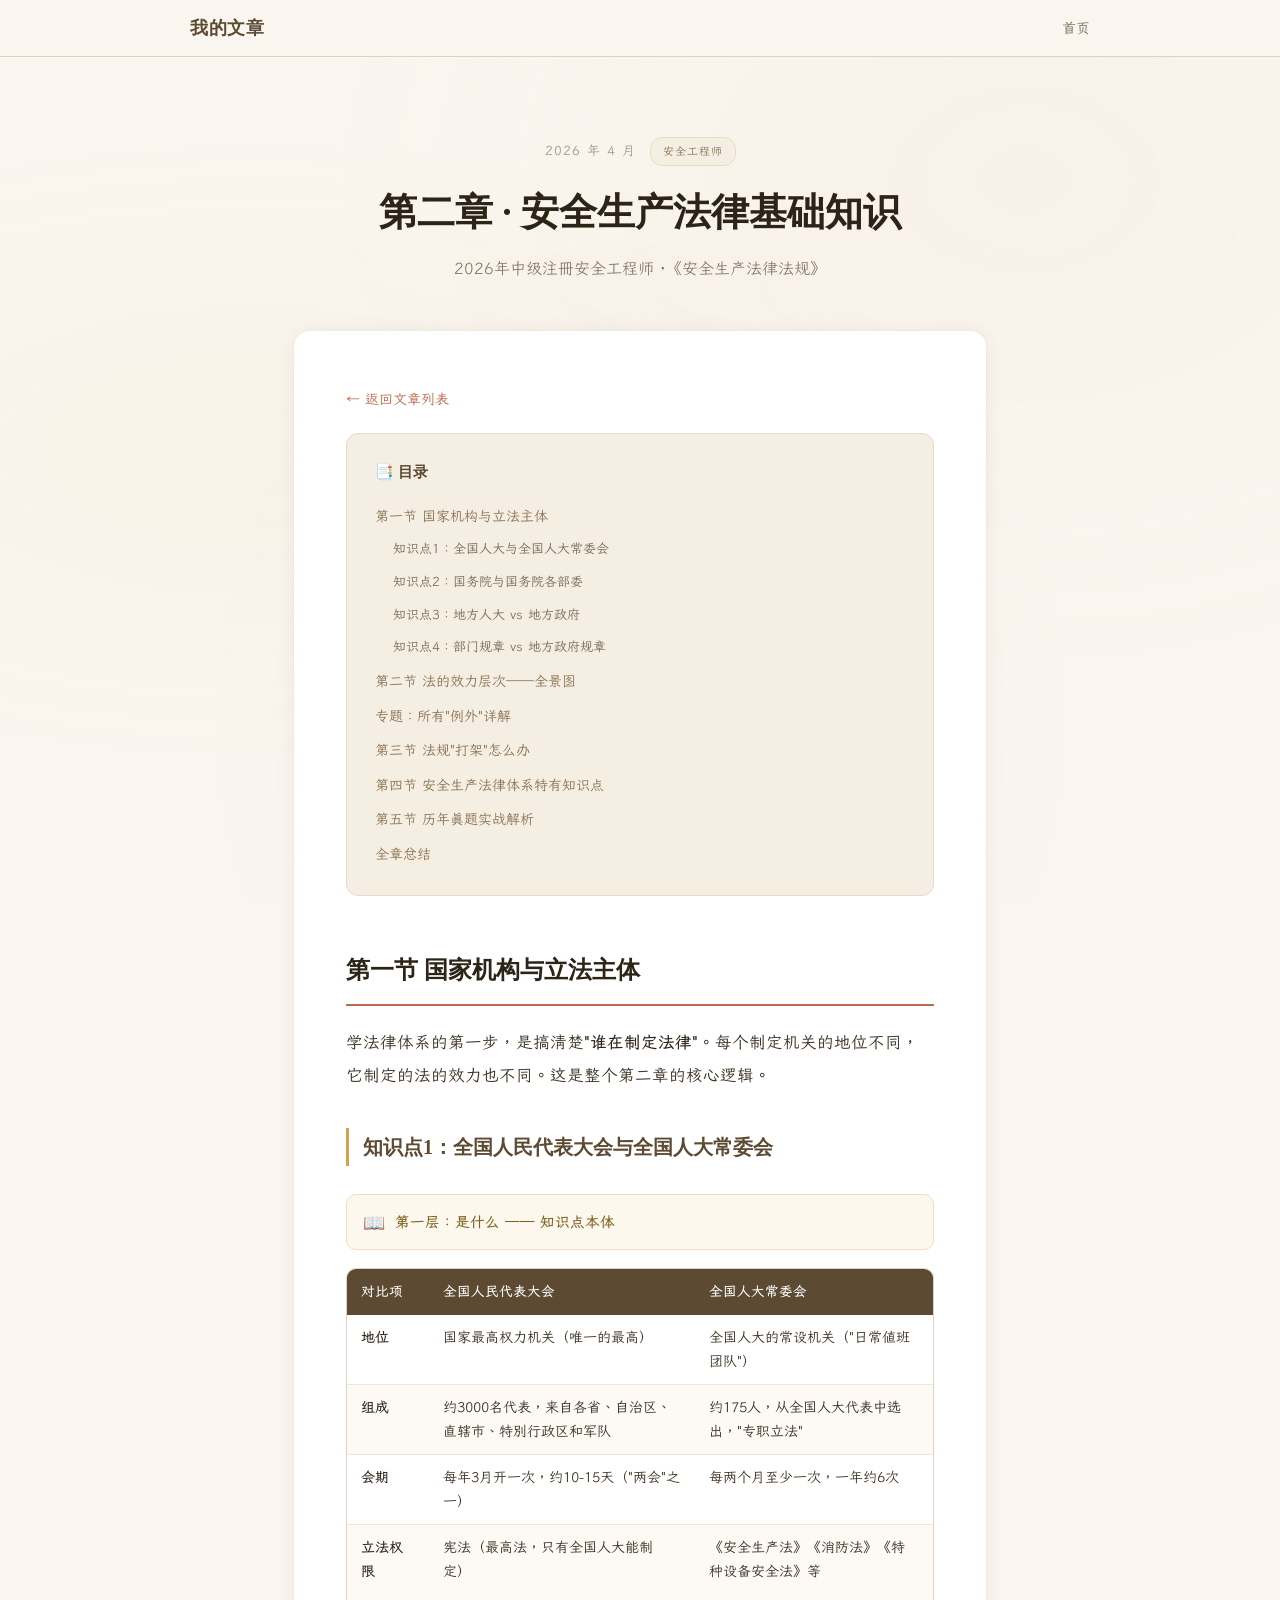
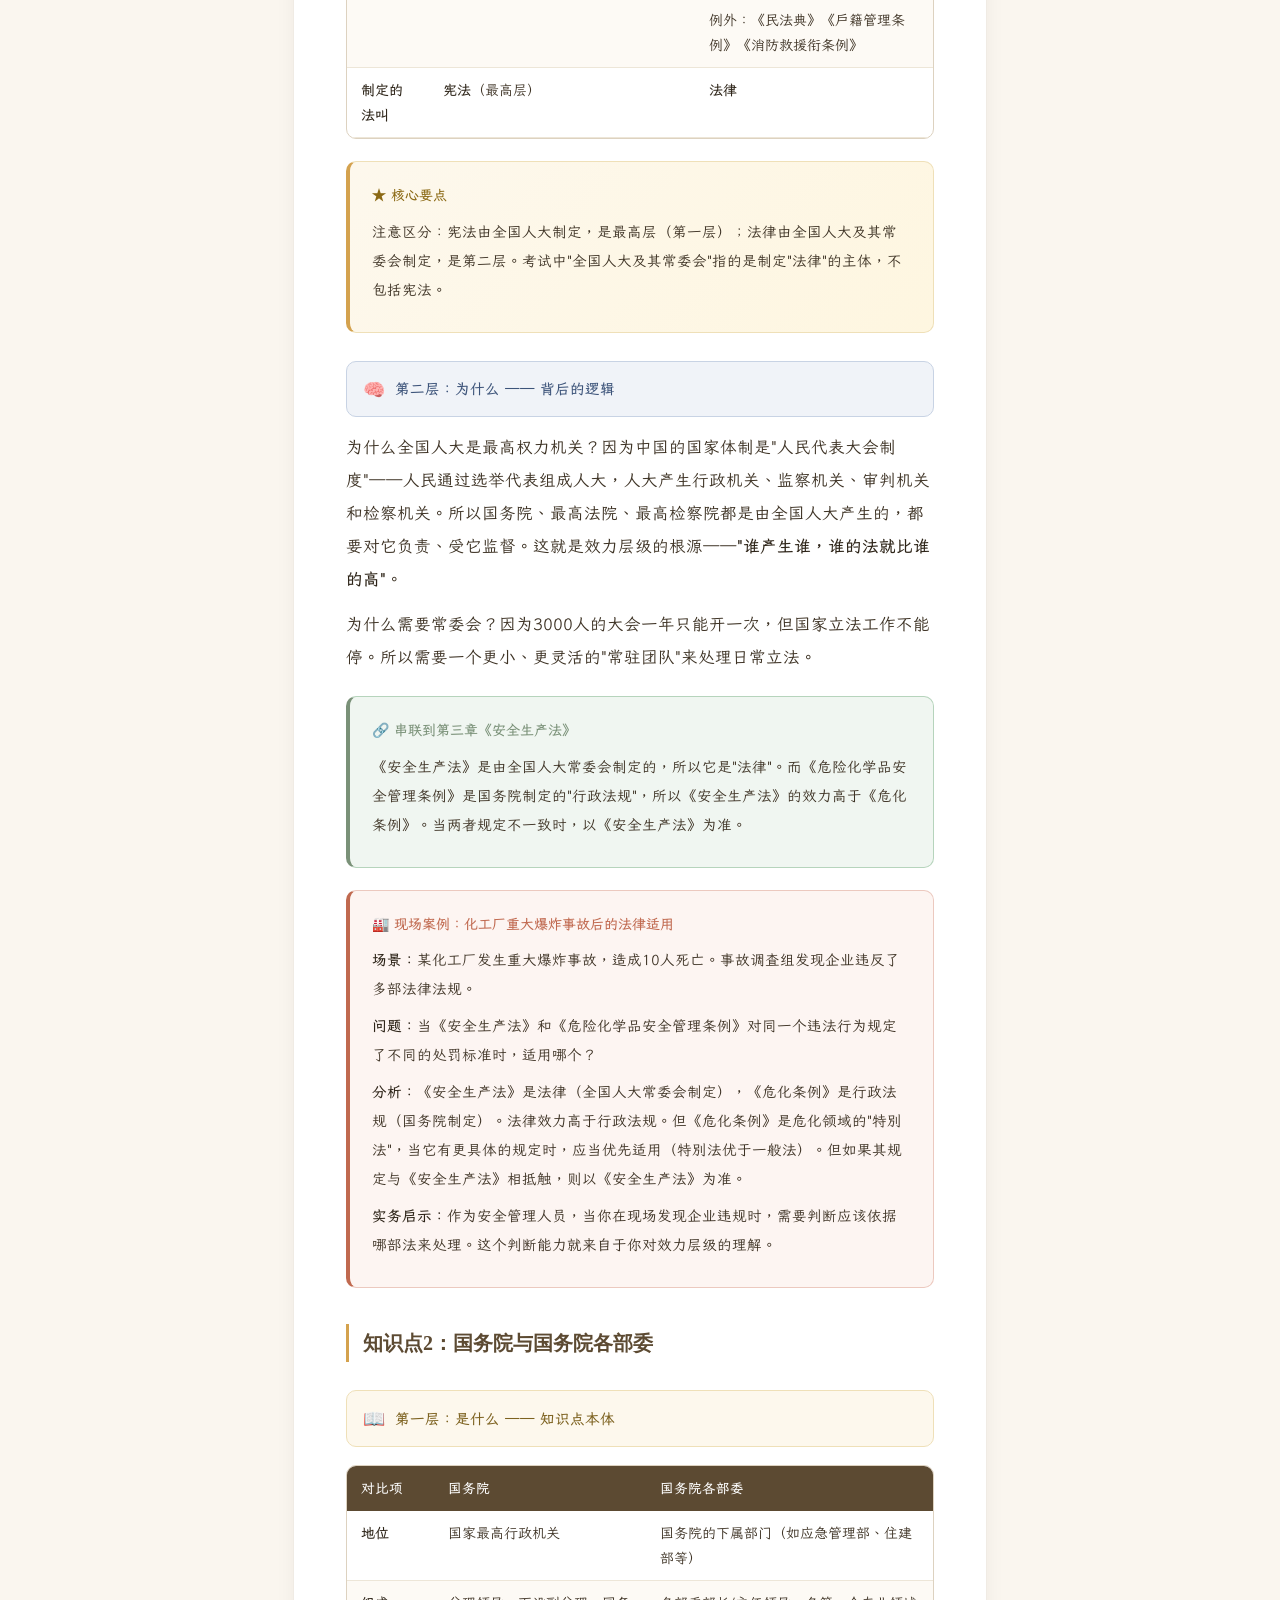
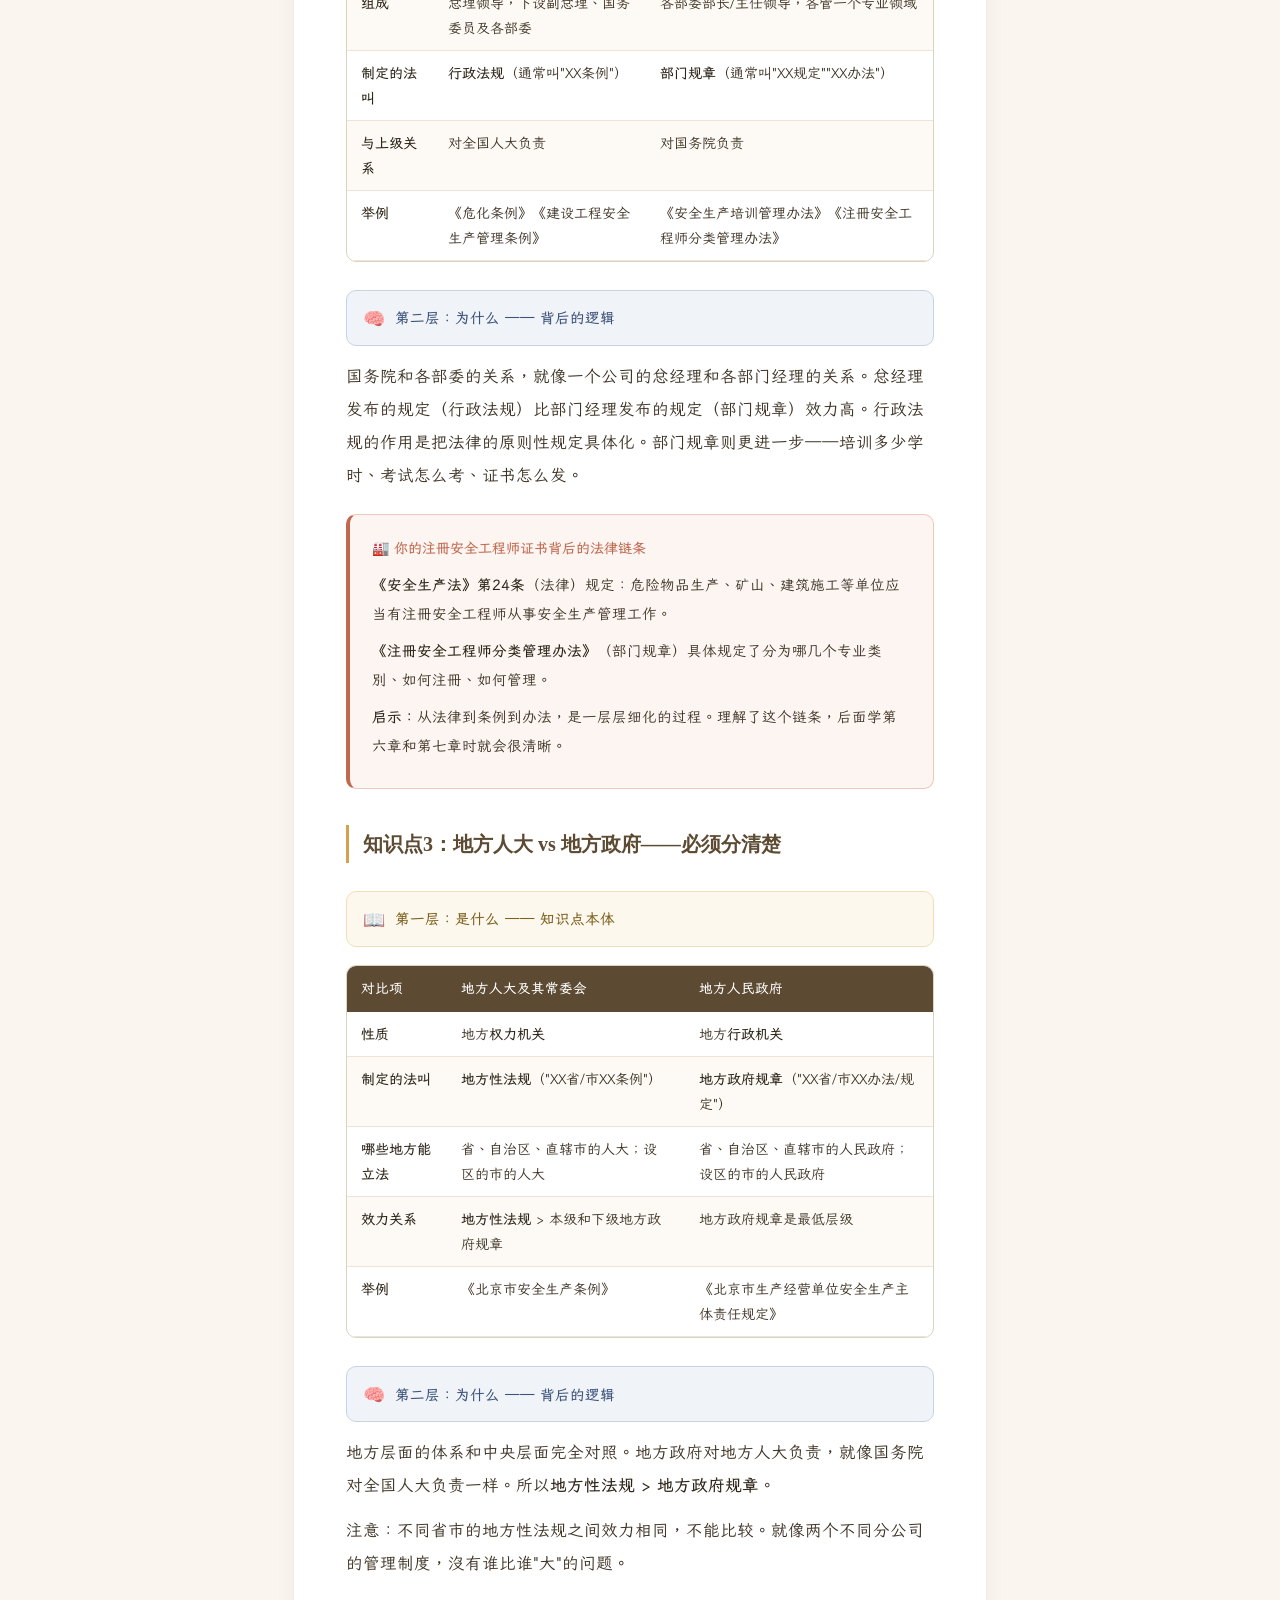
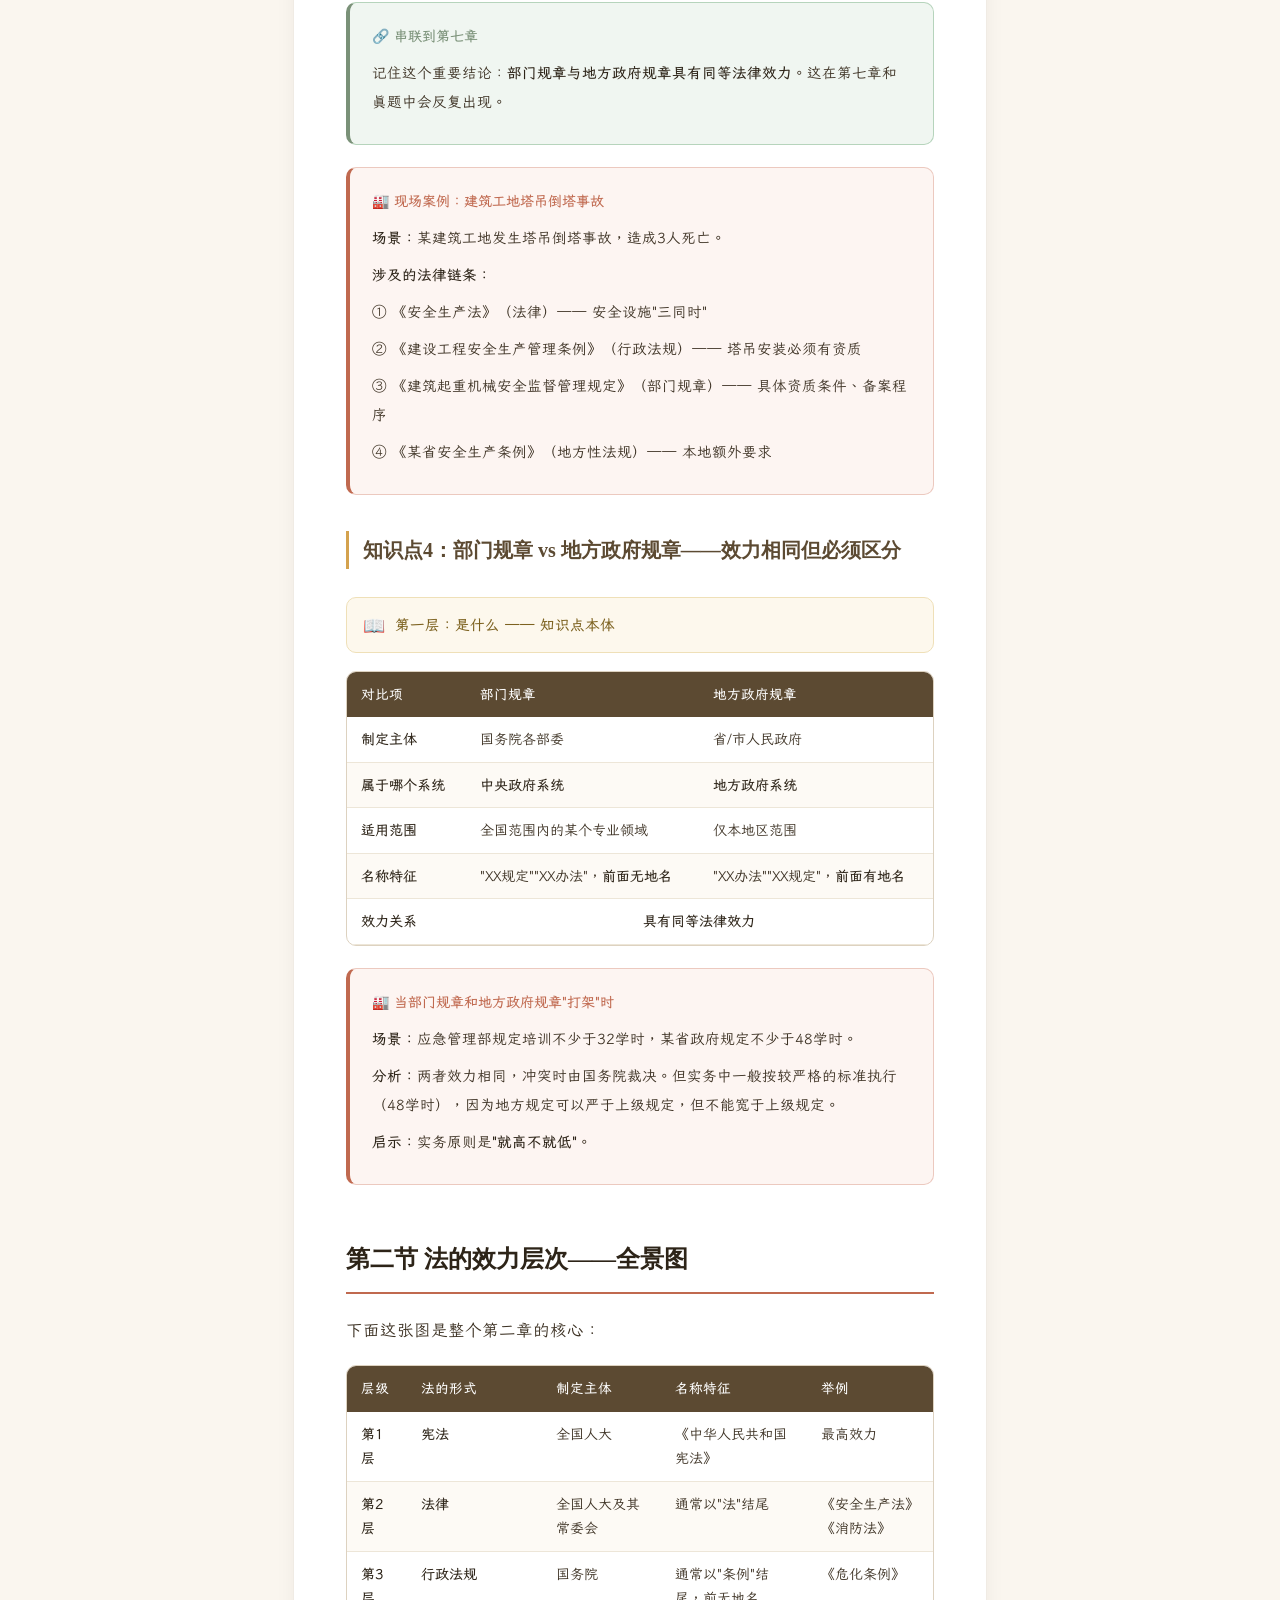
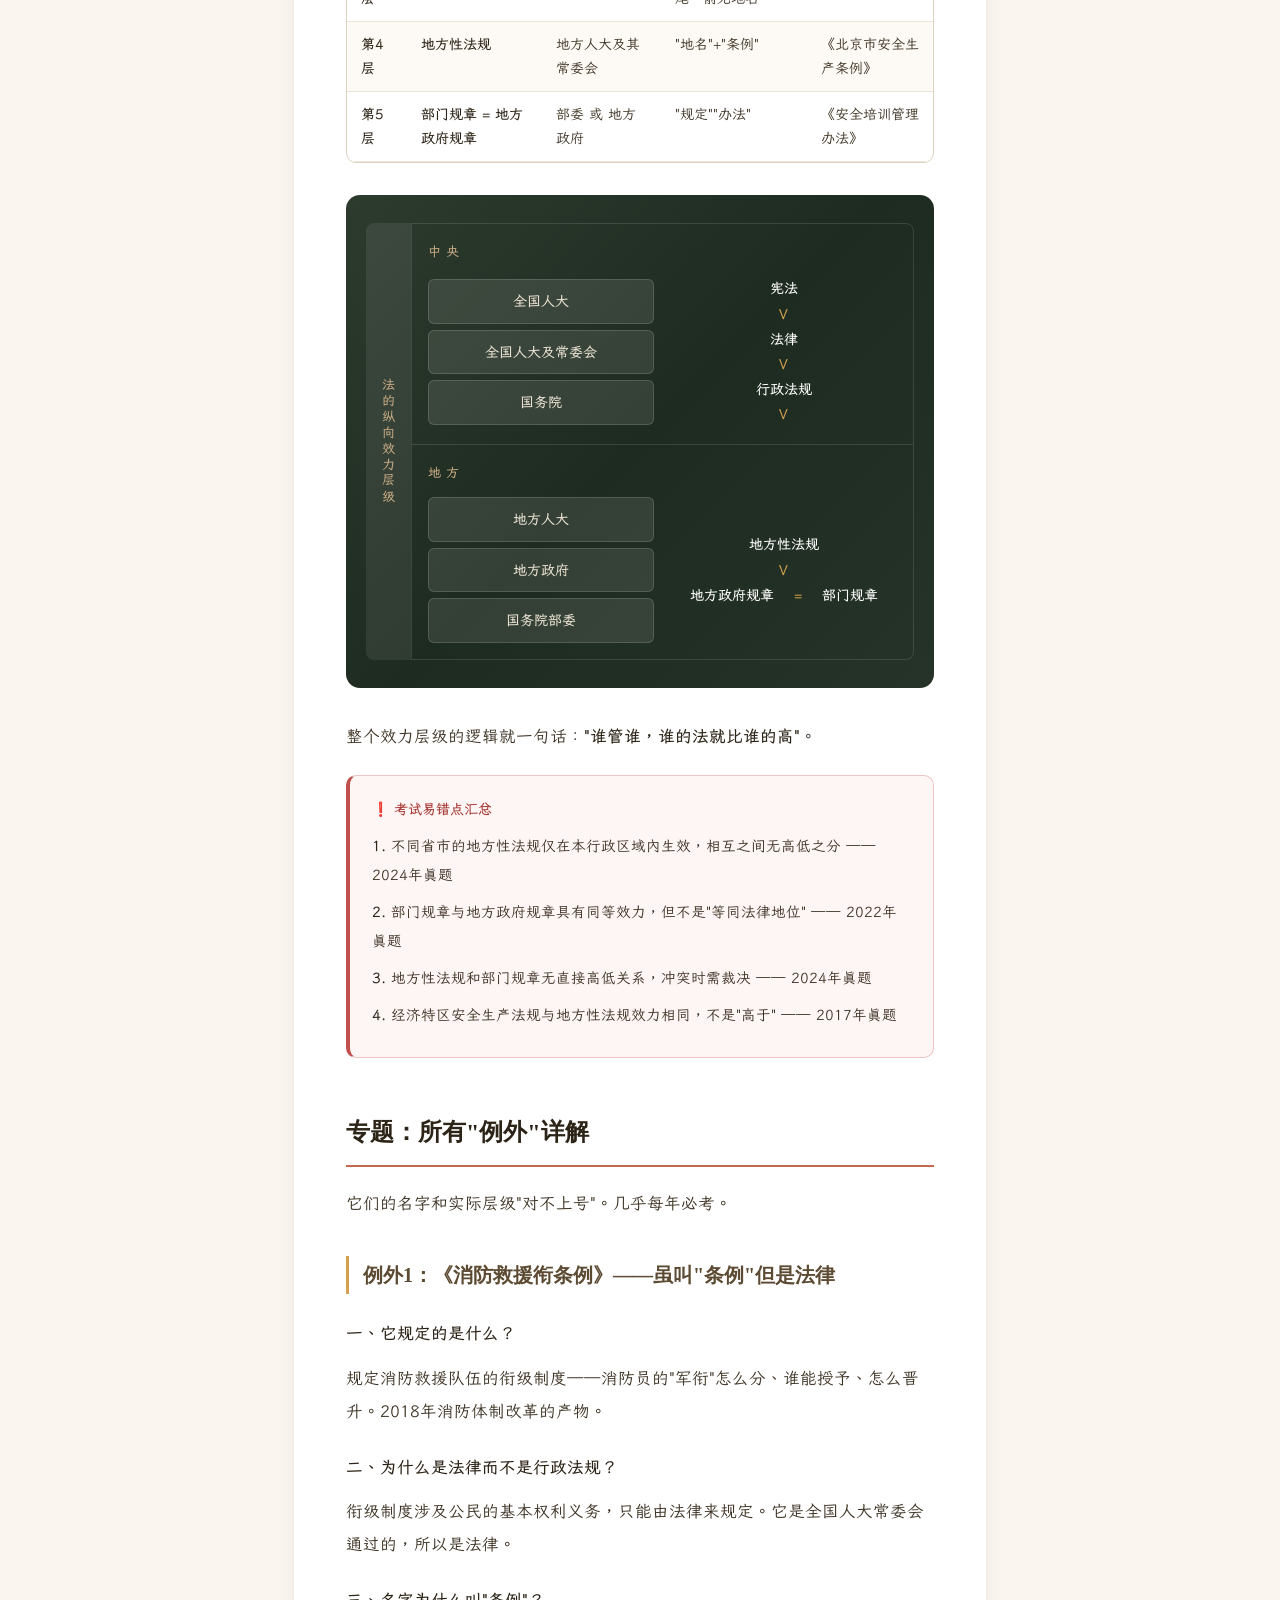
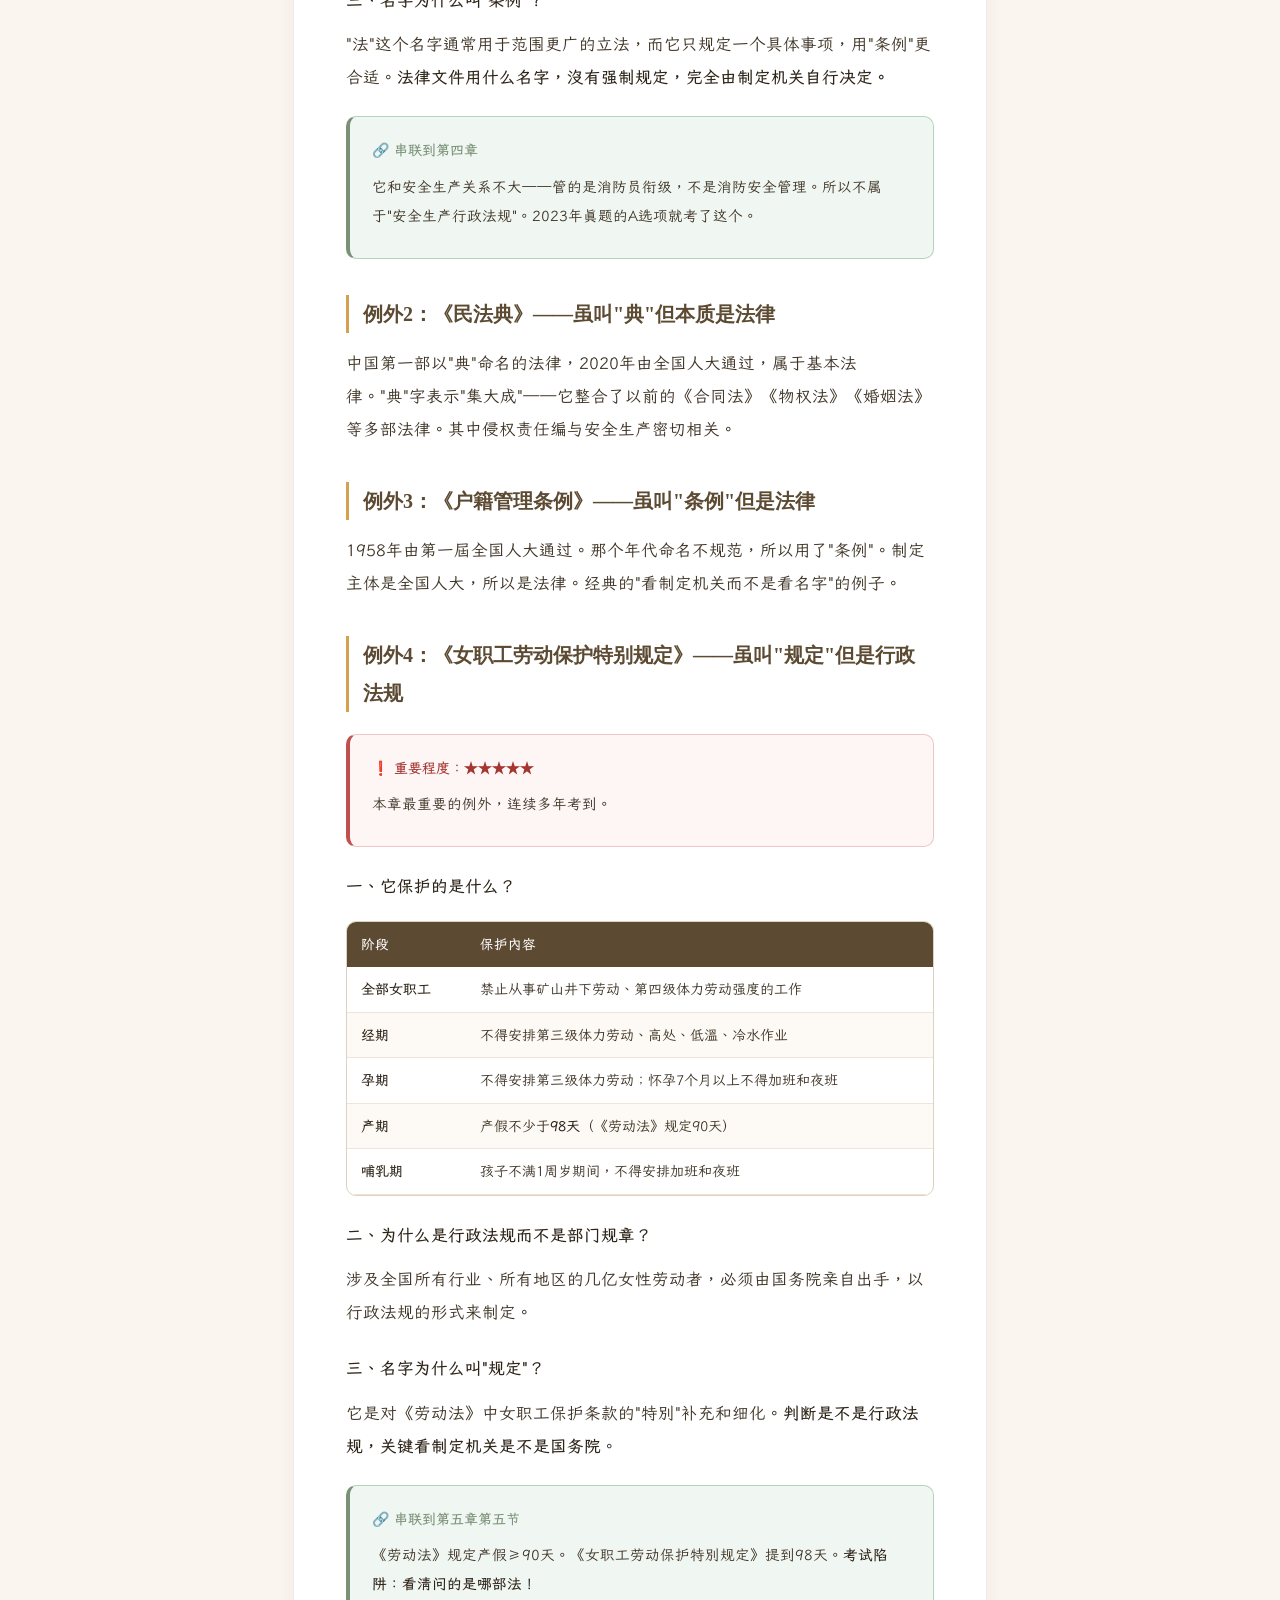
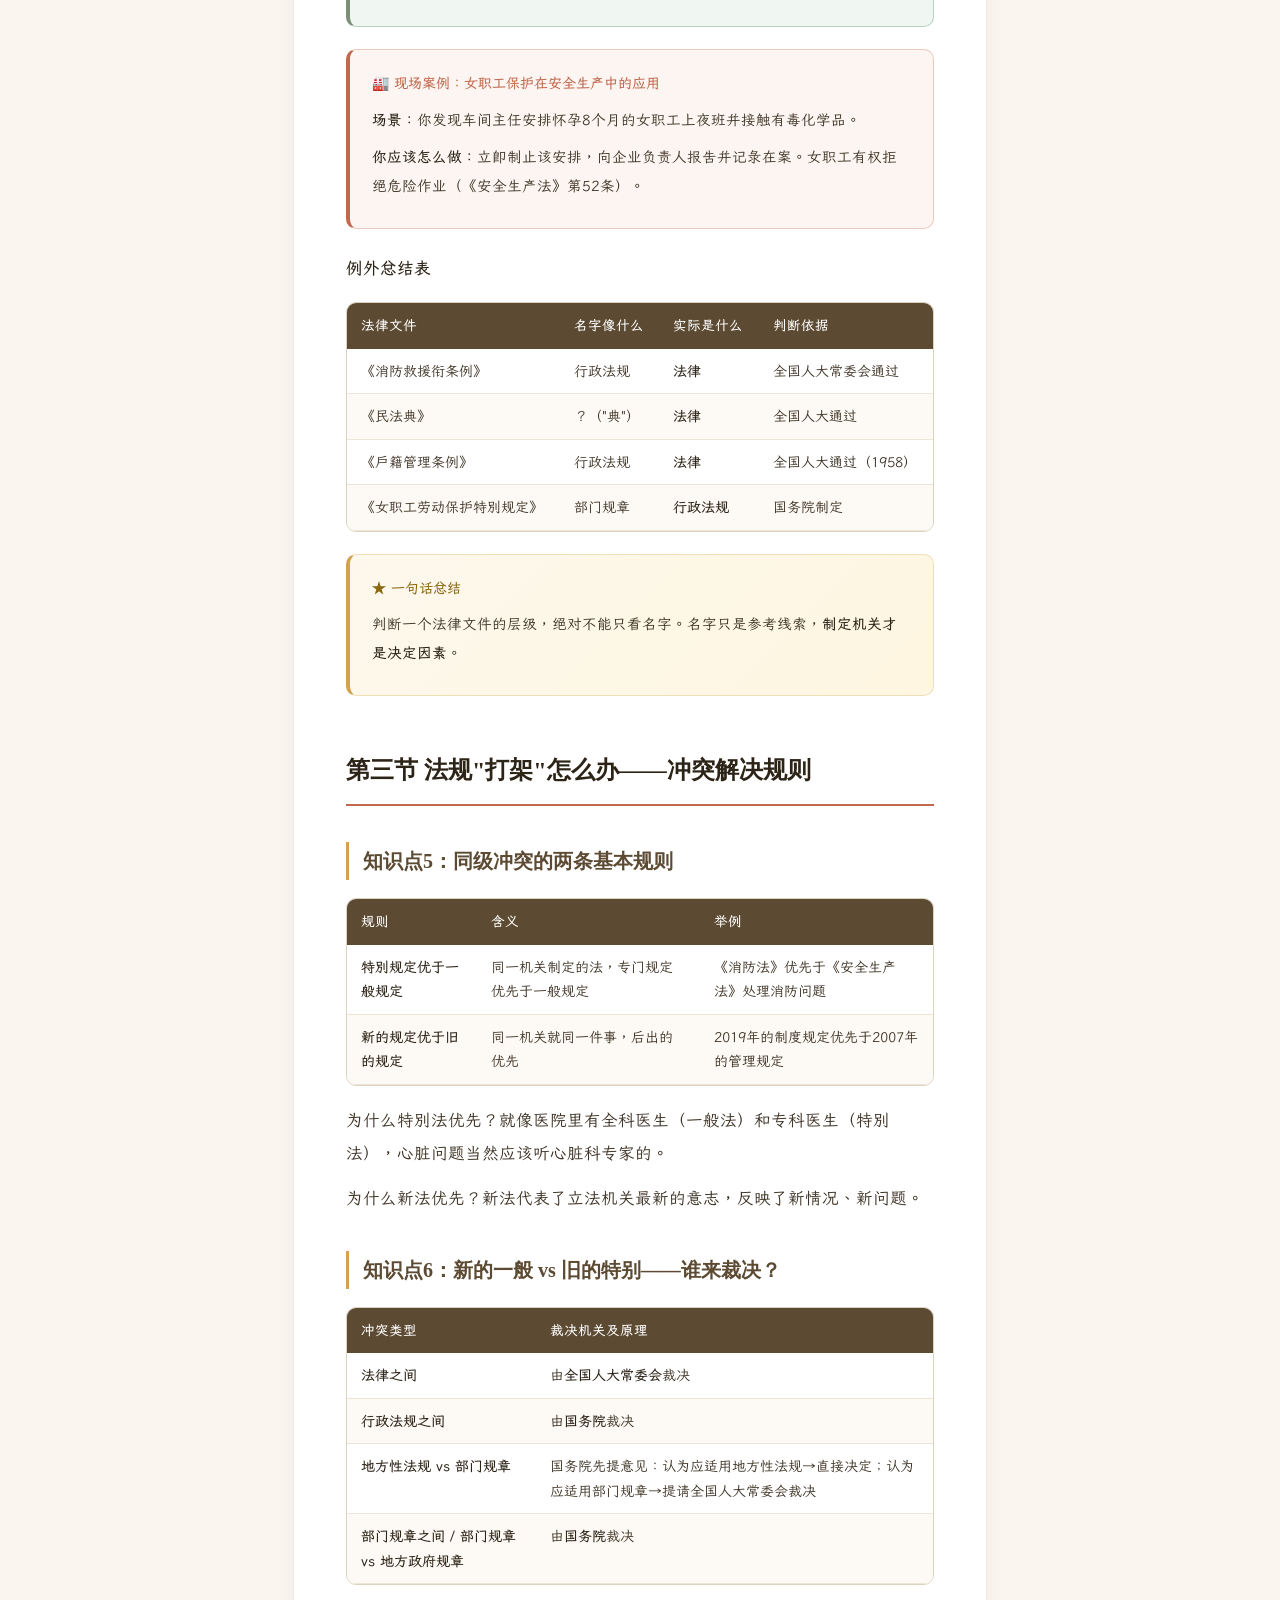
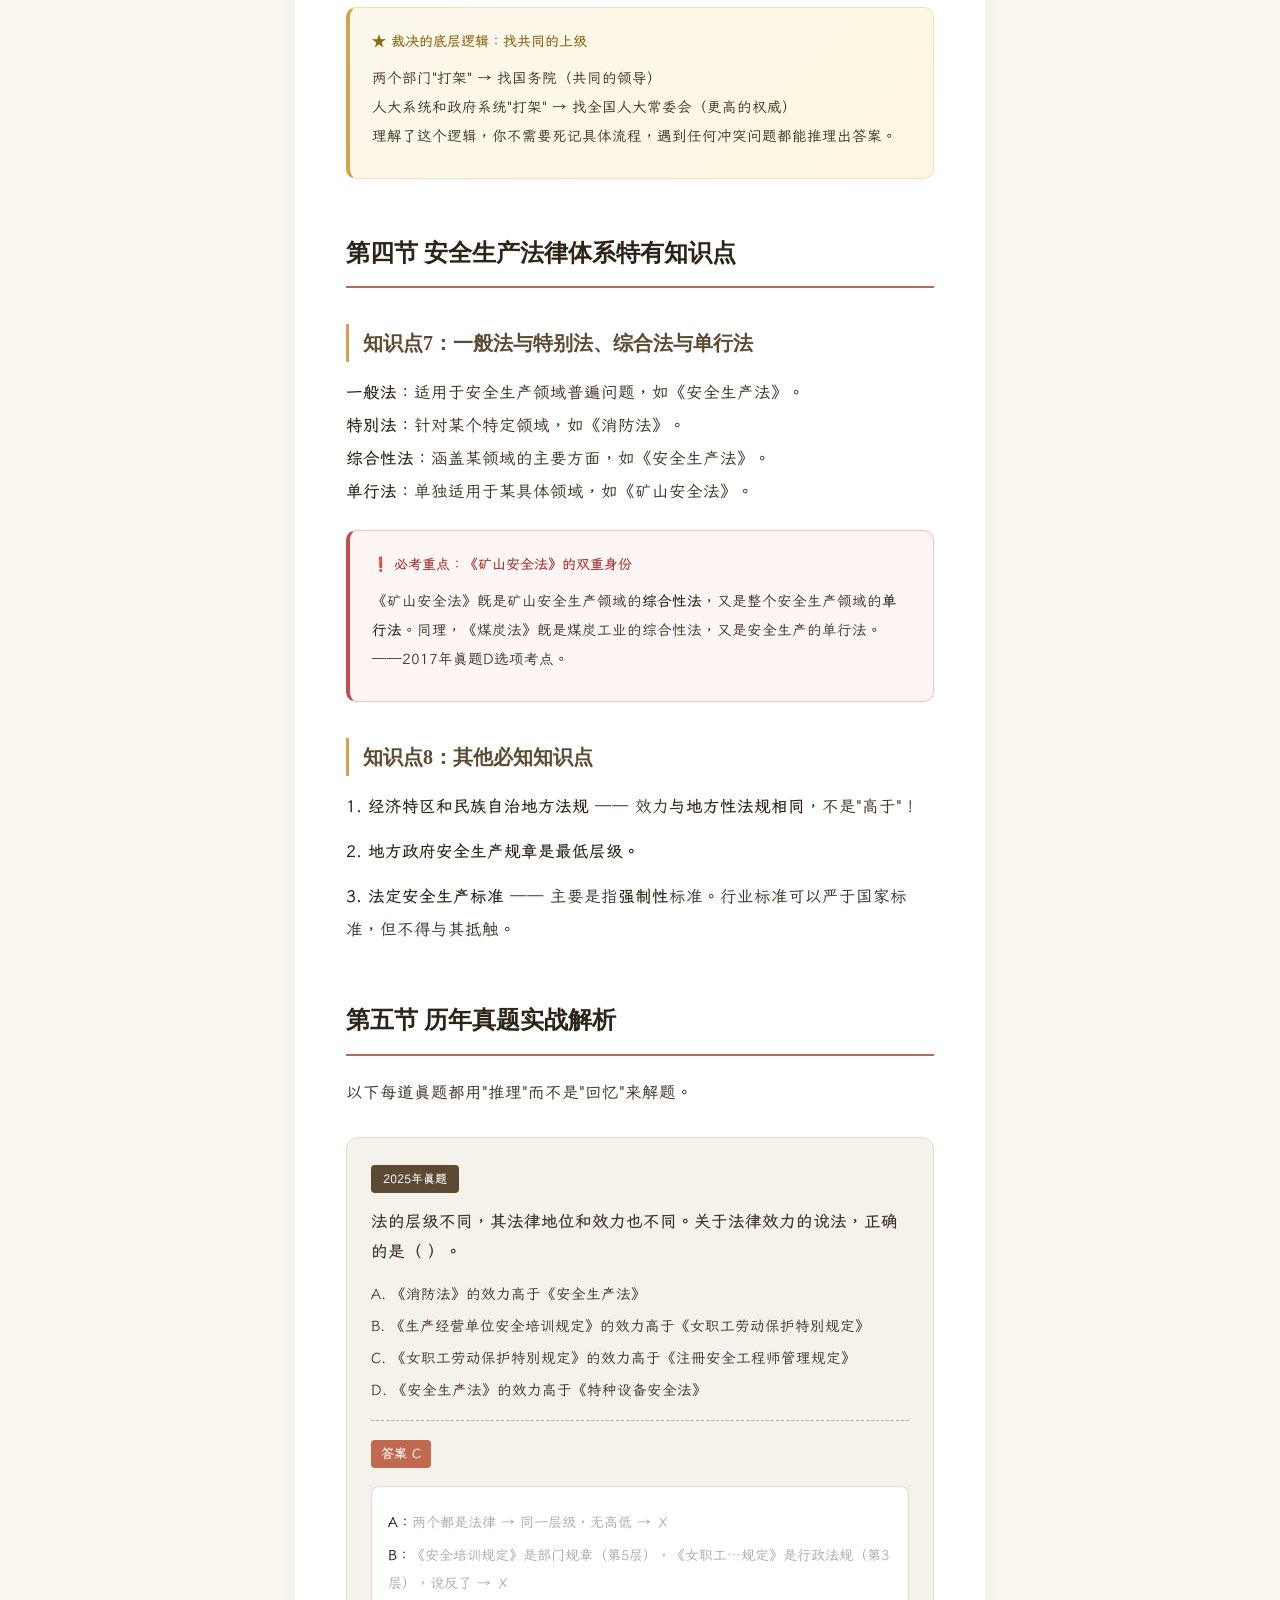
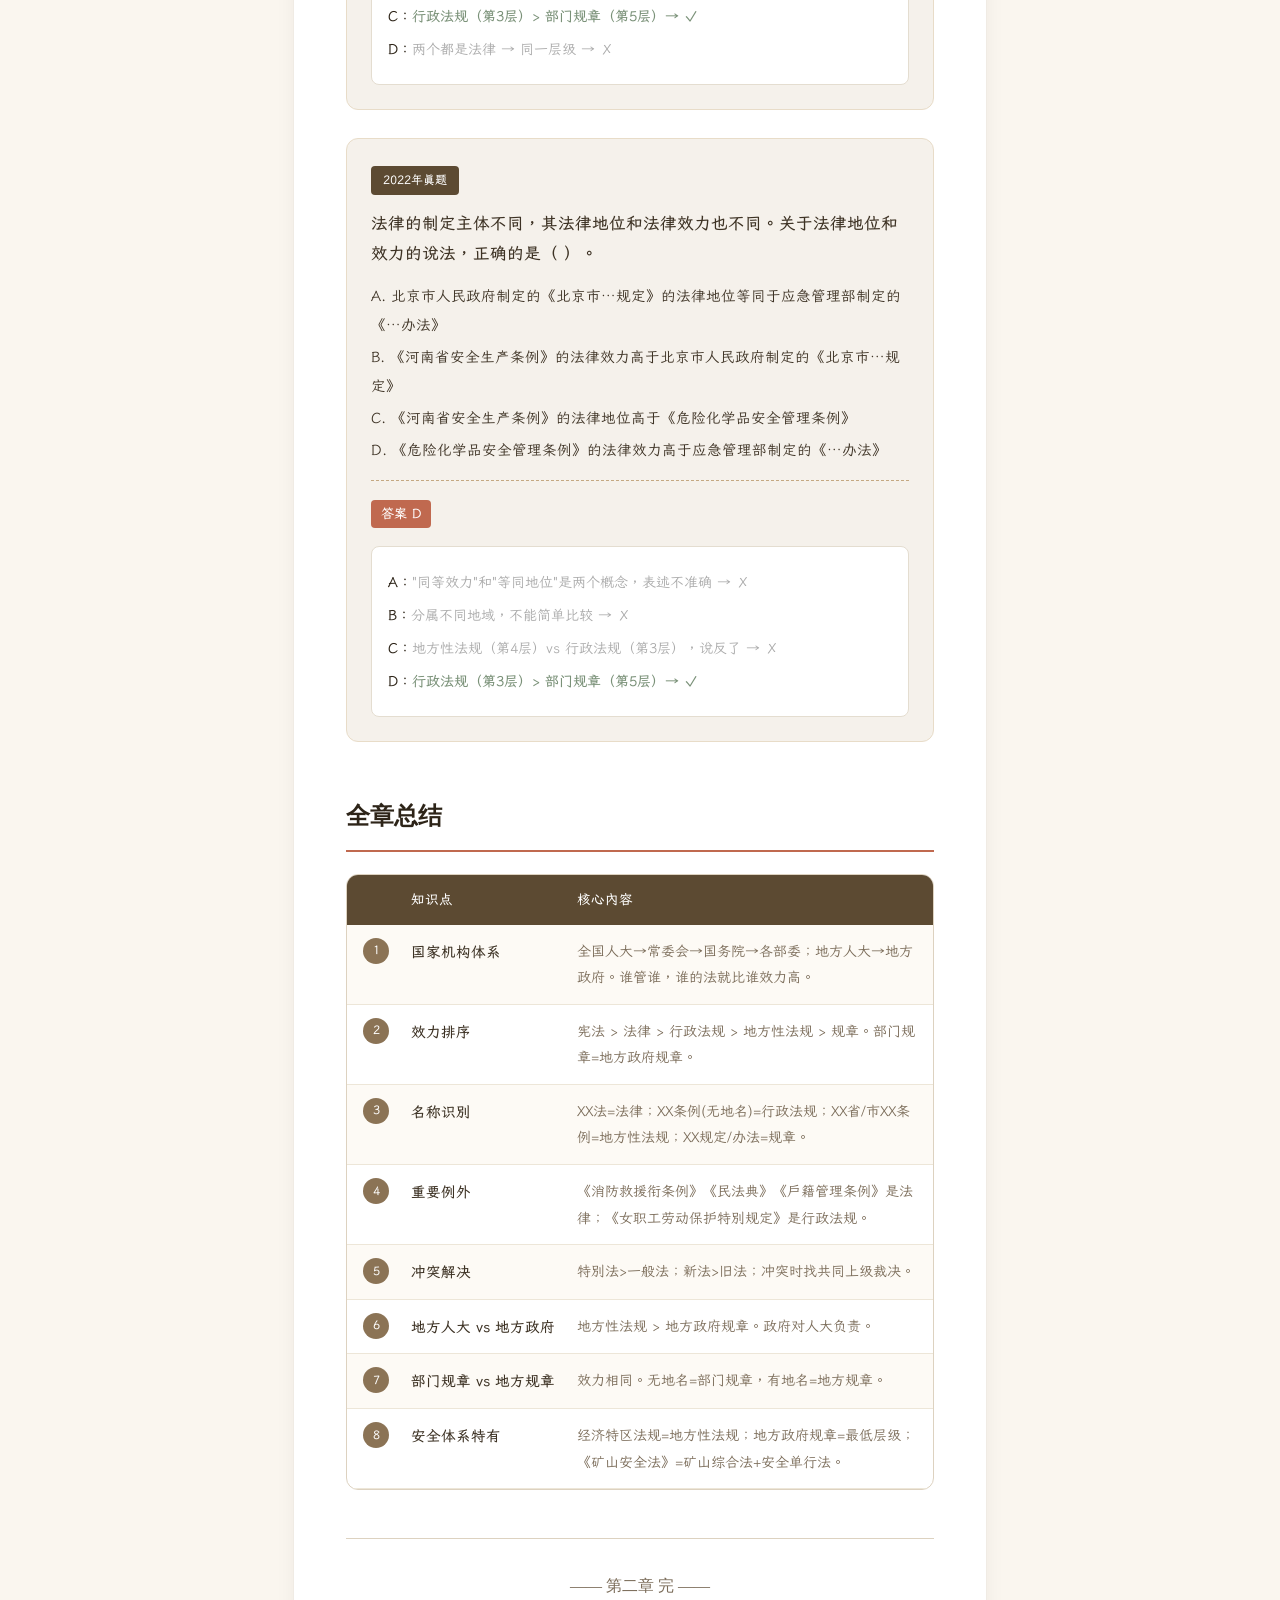
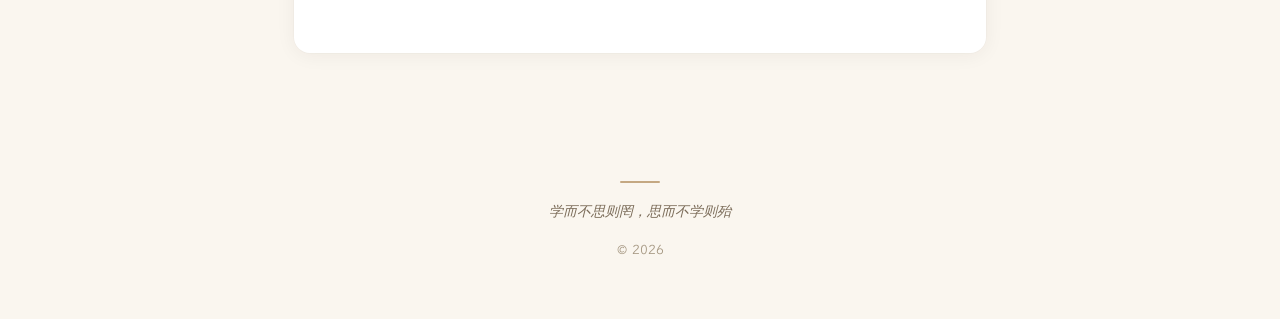
==== commit 9c57d495: "Create chapter2-safety-law.html" ====
--- a/articles/chapter2-safety-law.html
+++ b/articles/chapter2-safety-law.html
@@ -21,7 +21,7 @@
 
 <!-- 文章头部 -->
 <header class="article-hero">
-  <div class="meta">2025 年 4 月 <span class="tag">安全工程师</span></div>
+  <div class="meta">2026 年 4 月 <span class="tag">安全工程师</span></div>
   <h1>第二章 · 安全生产法律基础知识</h1>
   <p class="subtitle">2026年中级注册安全工程师 ·《安全生产法律法规》</p>
 </header>
@@ -220,6 +220,69 @@
 </table>
 </div>
 
+<!-- 法的纵向效力层级图 -->
+<div style="margin: 32px 0; padding: 28px 20px; background: linear-gradient(135deg, #2d3a2e 0%, #1e2b20 50%, #263328 100%); border-radius: 14px; color: #e8e0d0; font-size: 14px; overflow-x: auto;">
+  <div style="min-width: 520px; max-width: 600px; margin: 0 auto;">
+
+    <!-- 标题 -->
+    <div style="display: flex; align-items: stretch; gap: 0;">
+      <div style="writing-mode: vertical-rl; text-orientation: mixed; background: rgba(255,255,255,0.08); padding: 16px 10px; border-radius: 8px 0 0 8px; font-weight: 700; font-size: 13px; letter-spacing: 3px; display: flex; align-items: center; justify-content: center; color: #c4a882;">法的纵向效力层级</div>
+
+      <div style="flex: 1;">
+        <!-- 中央部分 -->
+        <div style="padding: 16px; border: 1px solid rgba(255,255,255,0.12); border-radius: 0 8px 0 0;">
+          <div style="color: #c4a882; font-weight: 700; font-size: 13px; margin-bottom: 12px;">中 央</div>
+
+          <div style="display: flex; align-items: center; gap: 16px; flex-wrap: wrap;">
+            <!-- 左侧机构 -->
+            <div style="flex: 1; min-width: 140px;">
+              <div style="background: rgba(255,255,255,0.1); border: 1px solid rgba(255,255,255,0.15); border-radius: 6px; padding: 8px 12px; text-align: center; margin-bottom: 6px; font-weight: 600;">全国人大</div>
+              <div style="background: rgba(255,255,255,0.1); border: 1px solid rgba(255,255,255,0.15); border-radius: 6px; padding: 8px 12px; text-align: center; margin-bottom: 6px; font-weight: 600;">全国人大及常委会</div>
+              <div style="background: rgba(255,255,255,0.1); border: 1px solid rgba(255,255,255,0.15); border-radius: 6px; padding: 8px 12px; text-align: center; font-weight: 600;">国务院</div>
+            </div>
+
+            <!-- 右侧效力 -->
+            <div style="flex: 1; min-width: 140px; text-align: center; line-height: 1.8;">
+              <div style="font-weight: 700; color: #fff;">宪法</div>
+              <div style="color: #d4a24e; font-weight: 700;">V</div>
+              <div style="font-weight: 700; color: #fff;">法律</div>
+              <div style="color: #d4a24e; font-weight: 700;">V</div>
+              <div style="font-weight: 700; color: #fff;">行政法规</div>
+              <div style="color: #d4a24e; font-weight: 700;">V</div>
+            </div>
+          </div>
+        </div>
+
+        <!-- 地方部分 -->
+        <div style="padding: 16px; border: 1px solid rgba(255,255,255,0.12); border-radius: 0 0 8px 0; border-top: none;">
+          <div style="color: #c4a882; font-weight: 700; font-size: 13px; margin-bottom: 12px;">地 方</div>
+
+          <div style="display: flex; align-items: center; gap: 16px; flex-wrap: wrap;">
+            <!-- 左侧机构 -->
+            <div style="flex: 1; min-width: 140px;">
+              <div style="background: rgba(255,255,255,0.1); border: 1px solid rgba(255,255,255,0.15); border-radius: 6px; padding: 8px 12px; text-align: center; margin-bottom: 6px; font-weight: 600;">地方人大</div>
+              <div style="background: rgba(255,255,255,0.1); border: 1px solid rgba(255,255,255,0.15); border-radius: 6px; padding: 8px 12px; text-align: center; margin-bottom: 6px; font-weight: 600;">地方政府</div>
+              <div style="background: rgba(255,255,255,0.1); border: 1px solid rgba(255,255,255,0.15); border-radius: 6px; padding: 8px 12px; text-align: center; font-weight: 600;">国务院部委</div>
+            </div>
+
+            <!-- 右侧效力 -->
+            <div style="flex: 1; min-width: 140px; text-align: center; line-height: 1.8;">
+              <div style="font-weight: 700; color: #fff;">地方性法规</div>
+              <div style="color: #d4a24e; font-weight: 700;">V</div>
+              <div style="display: flex; justify-content: center; gap: 20px;">
+                <div style="font-weight: 700; color: #fff;">地方政府规章</div>
+                <div style="color: #d4a24e; font-weight: 700;">=</div>
+                <div style="font-weight: 700; color: #fff;">部门规章</div>
+              </div>
+            </div>
+          </div>
+        </div>
+
+      </div>
+    </div>
+  </div>
+</div>
+
 <p>整个效力层级的逻辑就一句话：<strong>"谁管谁，谁的法就比谁的高"</strong>。</p>
 
 <div class="card warn">
@@ -485,7 +548,7 @@
 <footer class="site-footer">
   <div class="footer-divider"></div>
   <p class="footer-quote">学而不思则罔，思而不学则殆</p>
-  <p>© 2025</p>
+  <p>© 2026</p>
 </footer>
 
 </body>
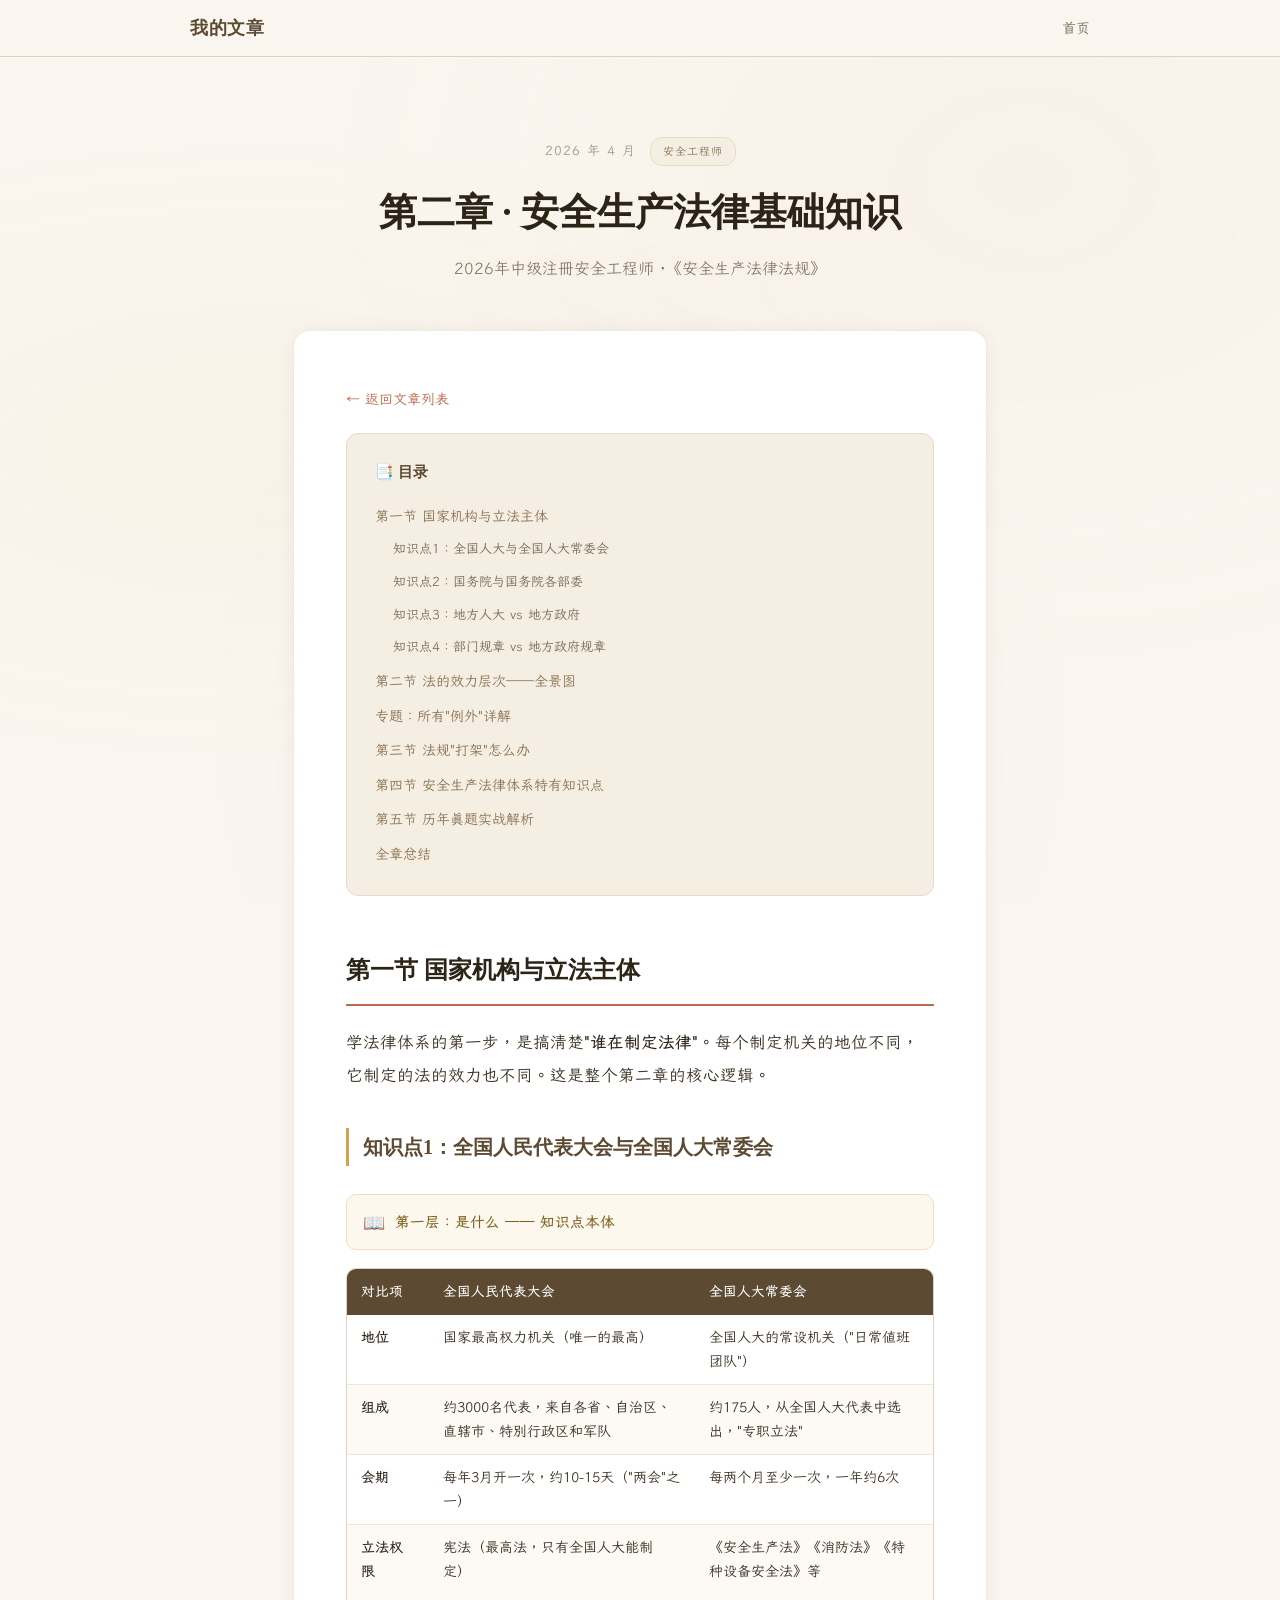
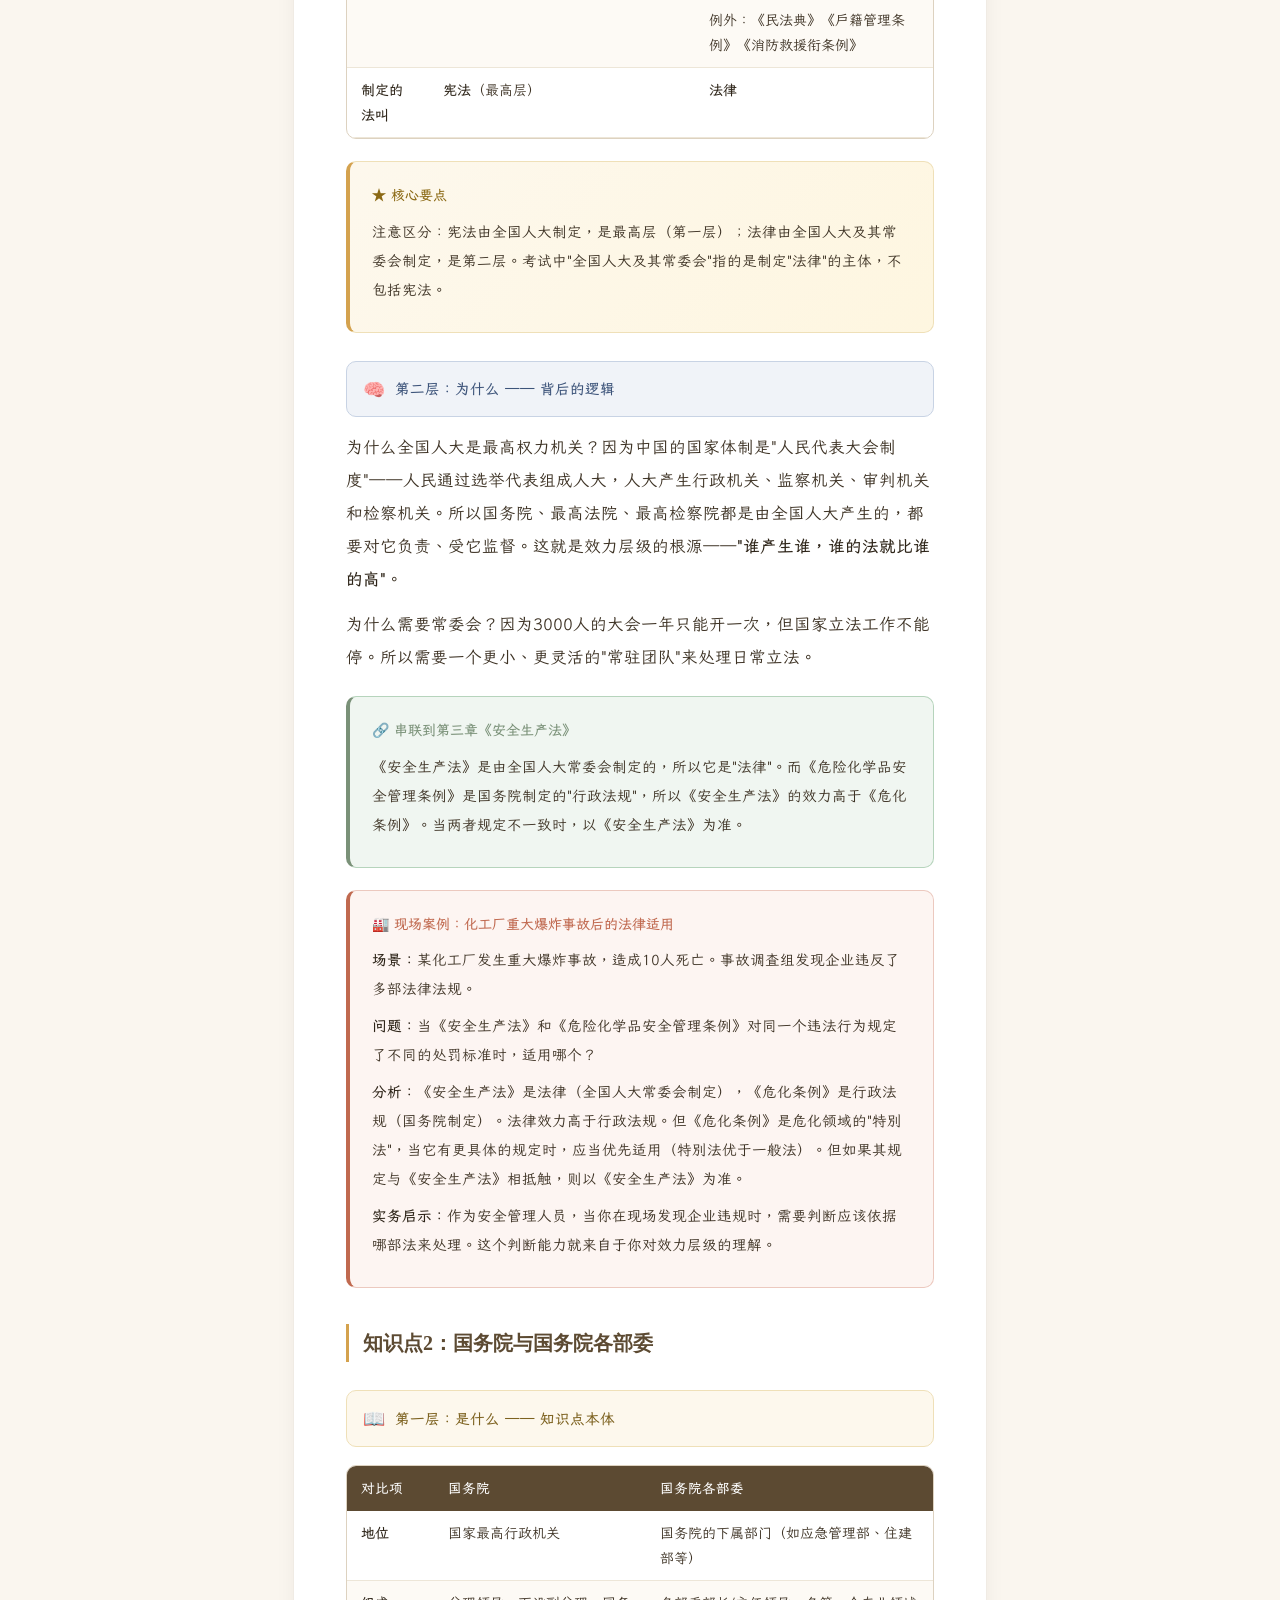
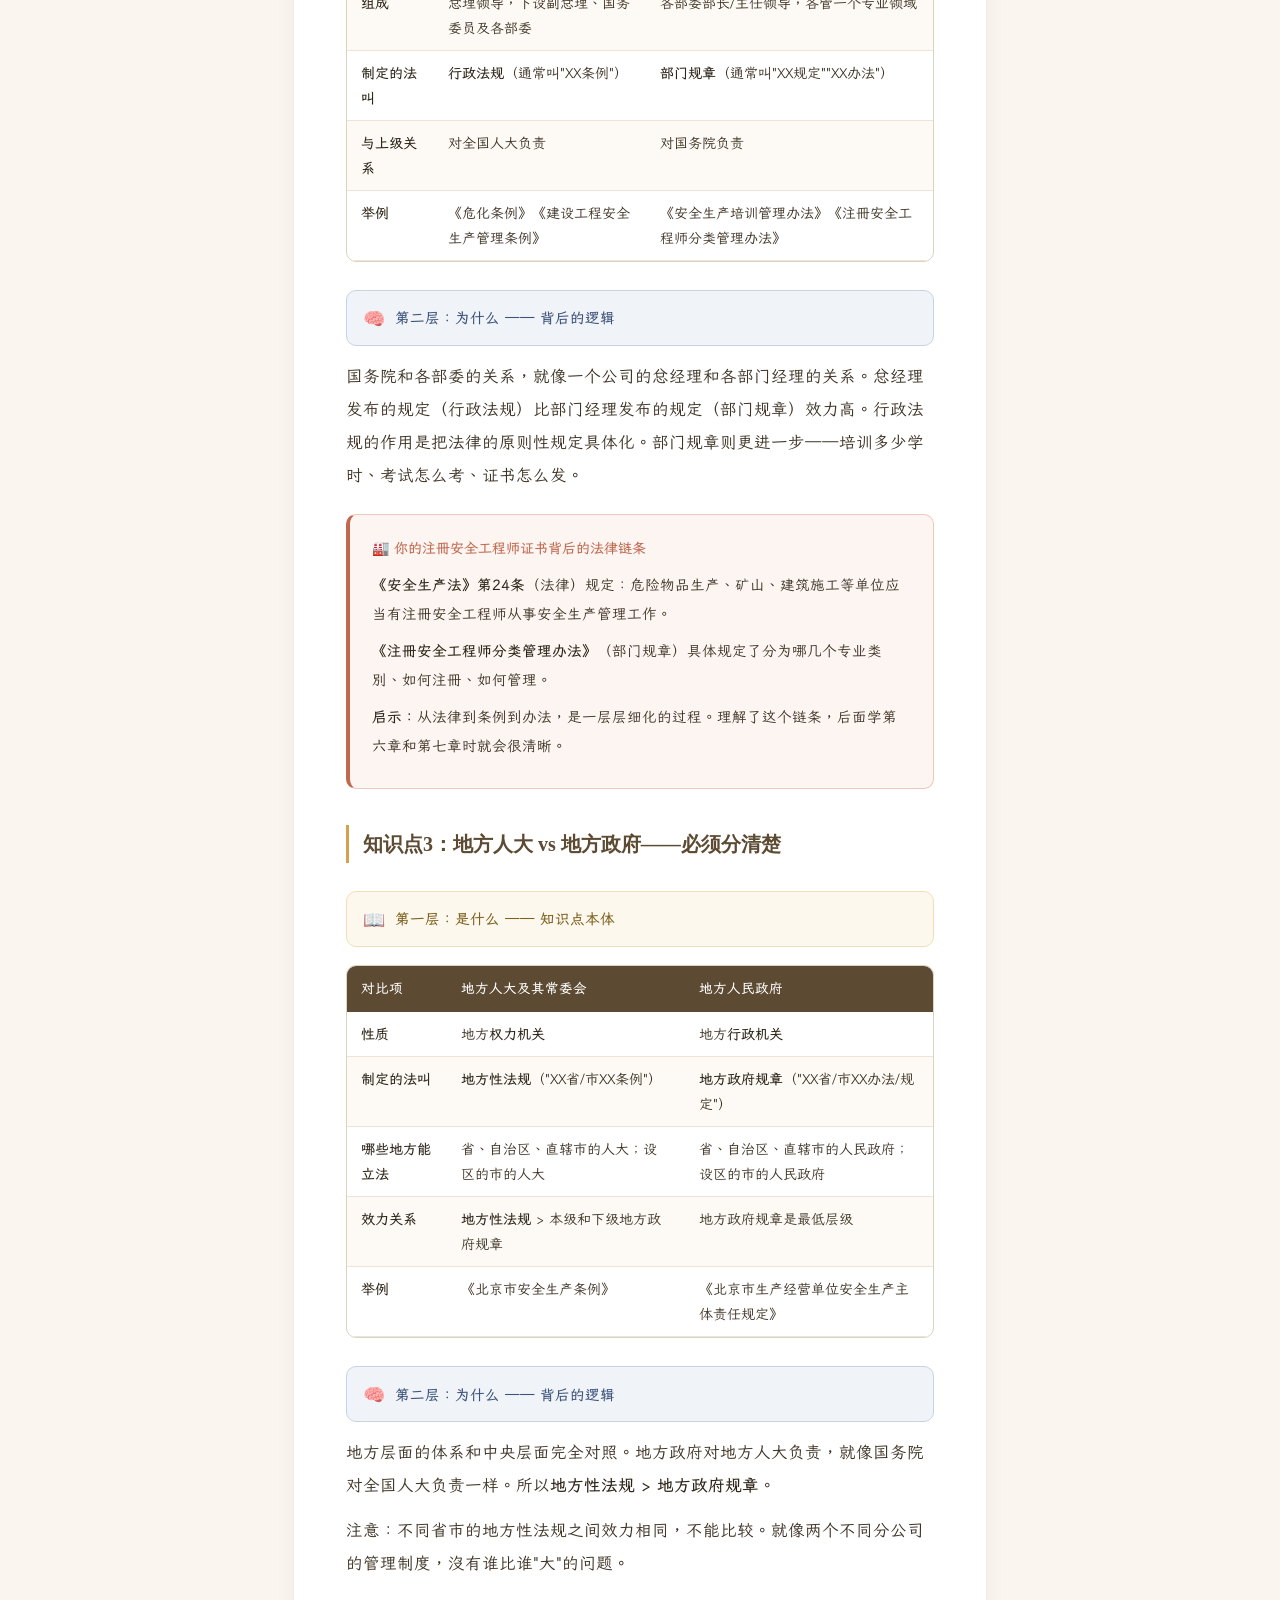
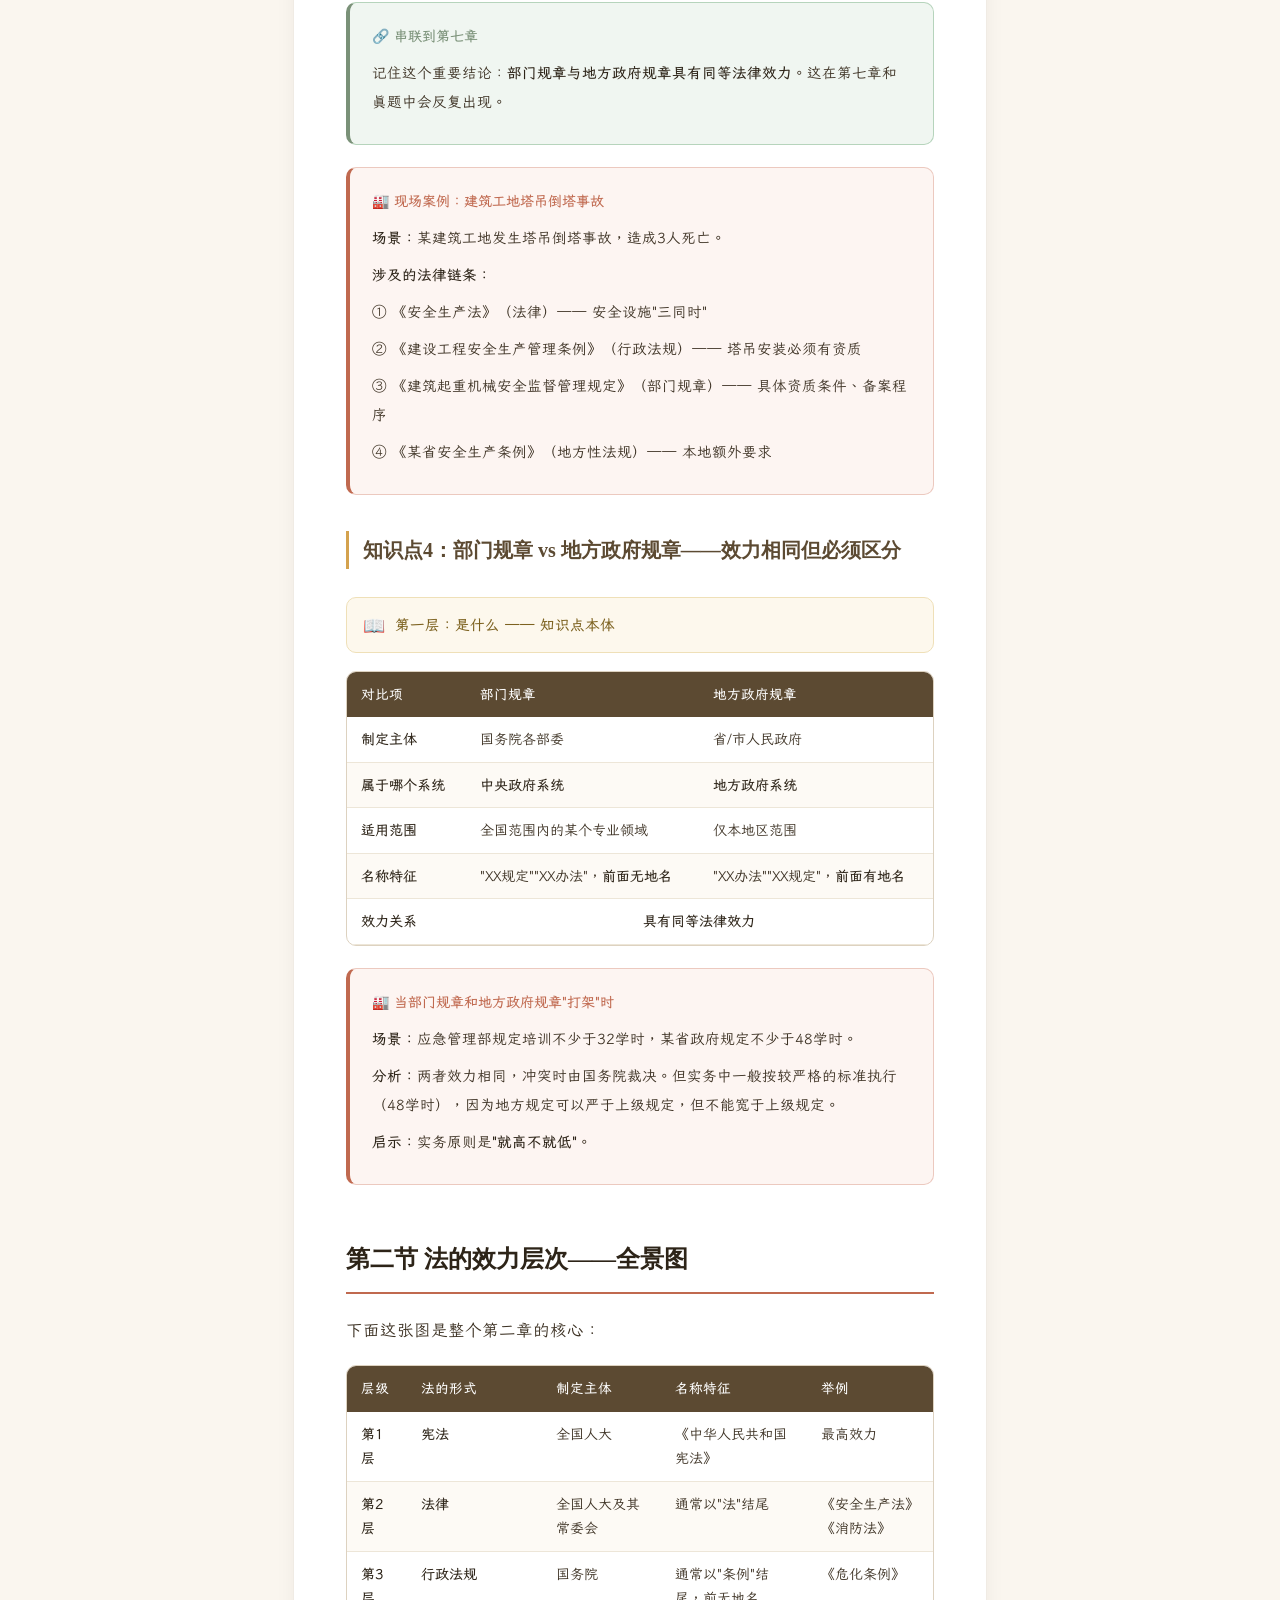
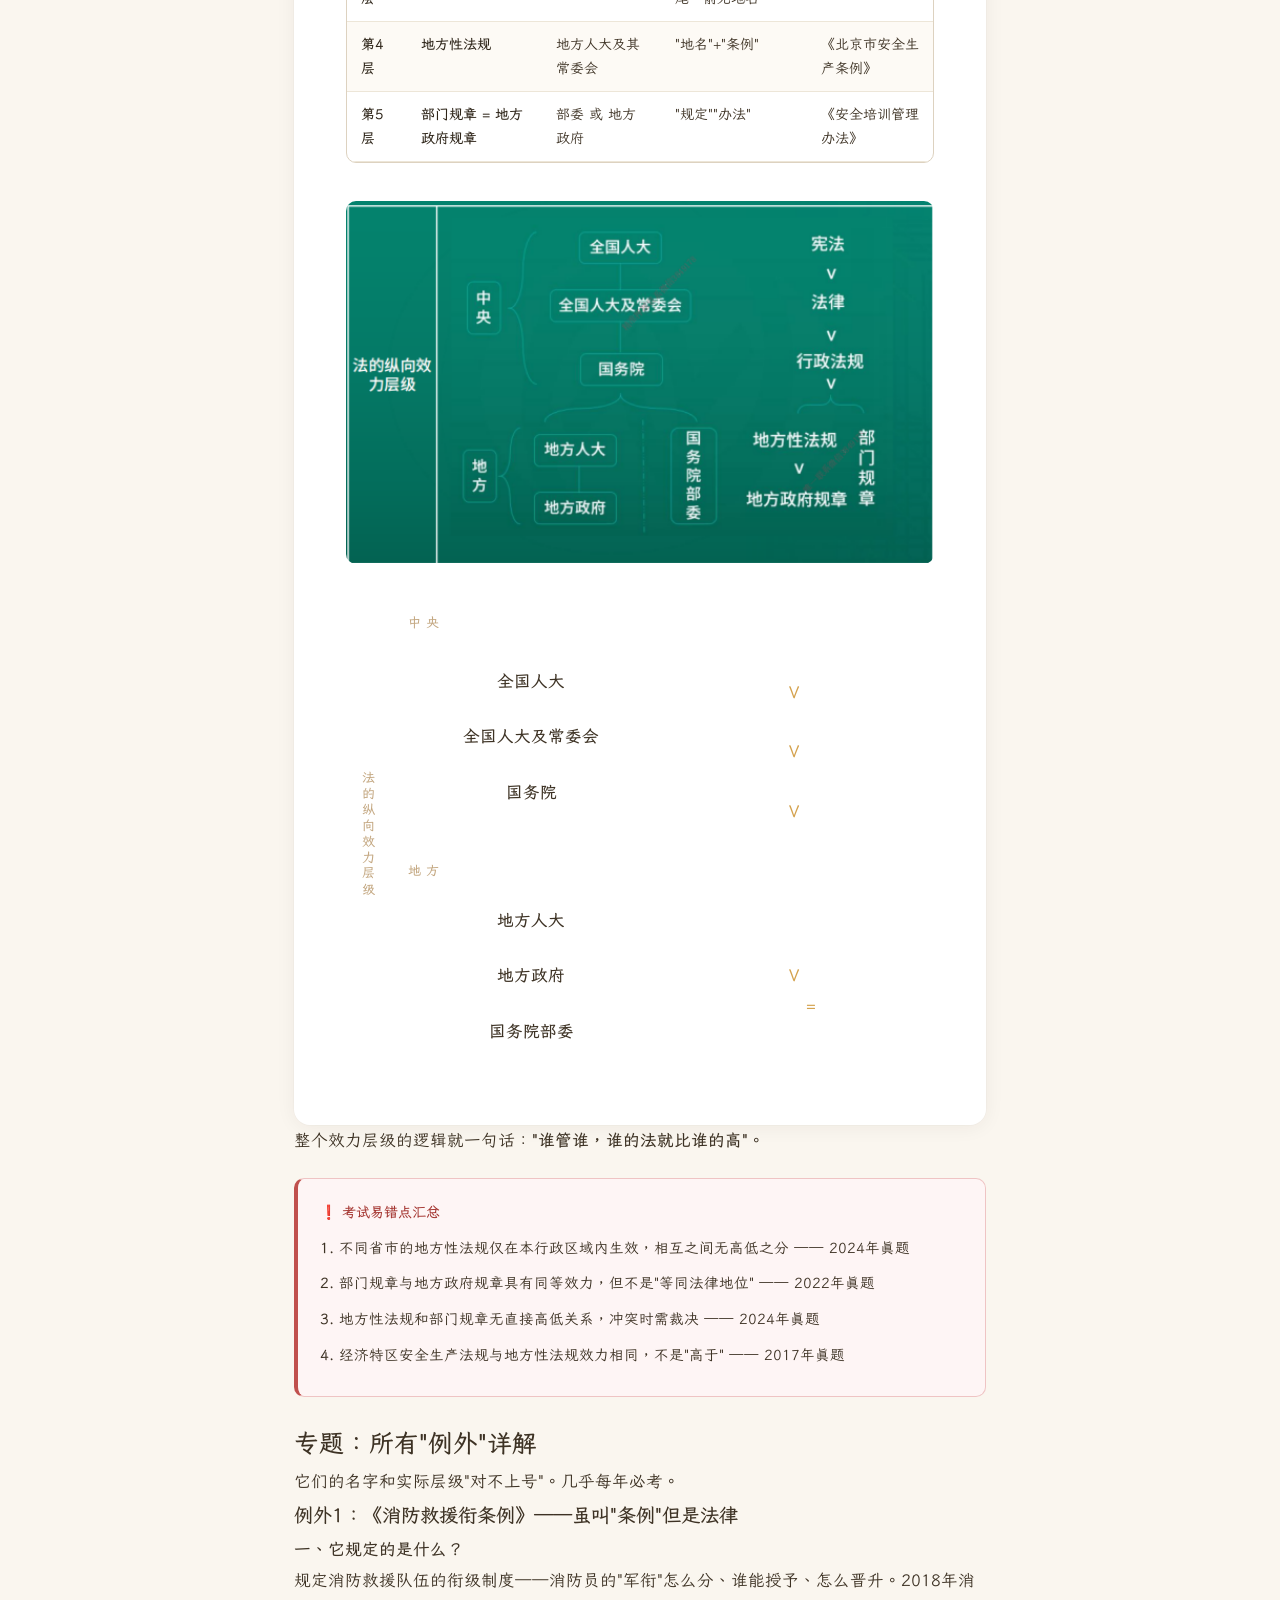
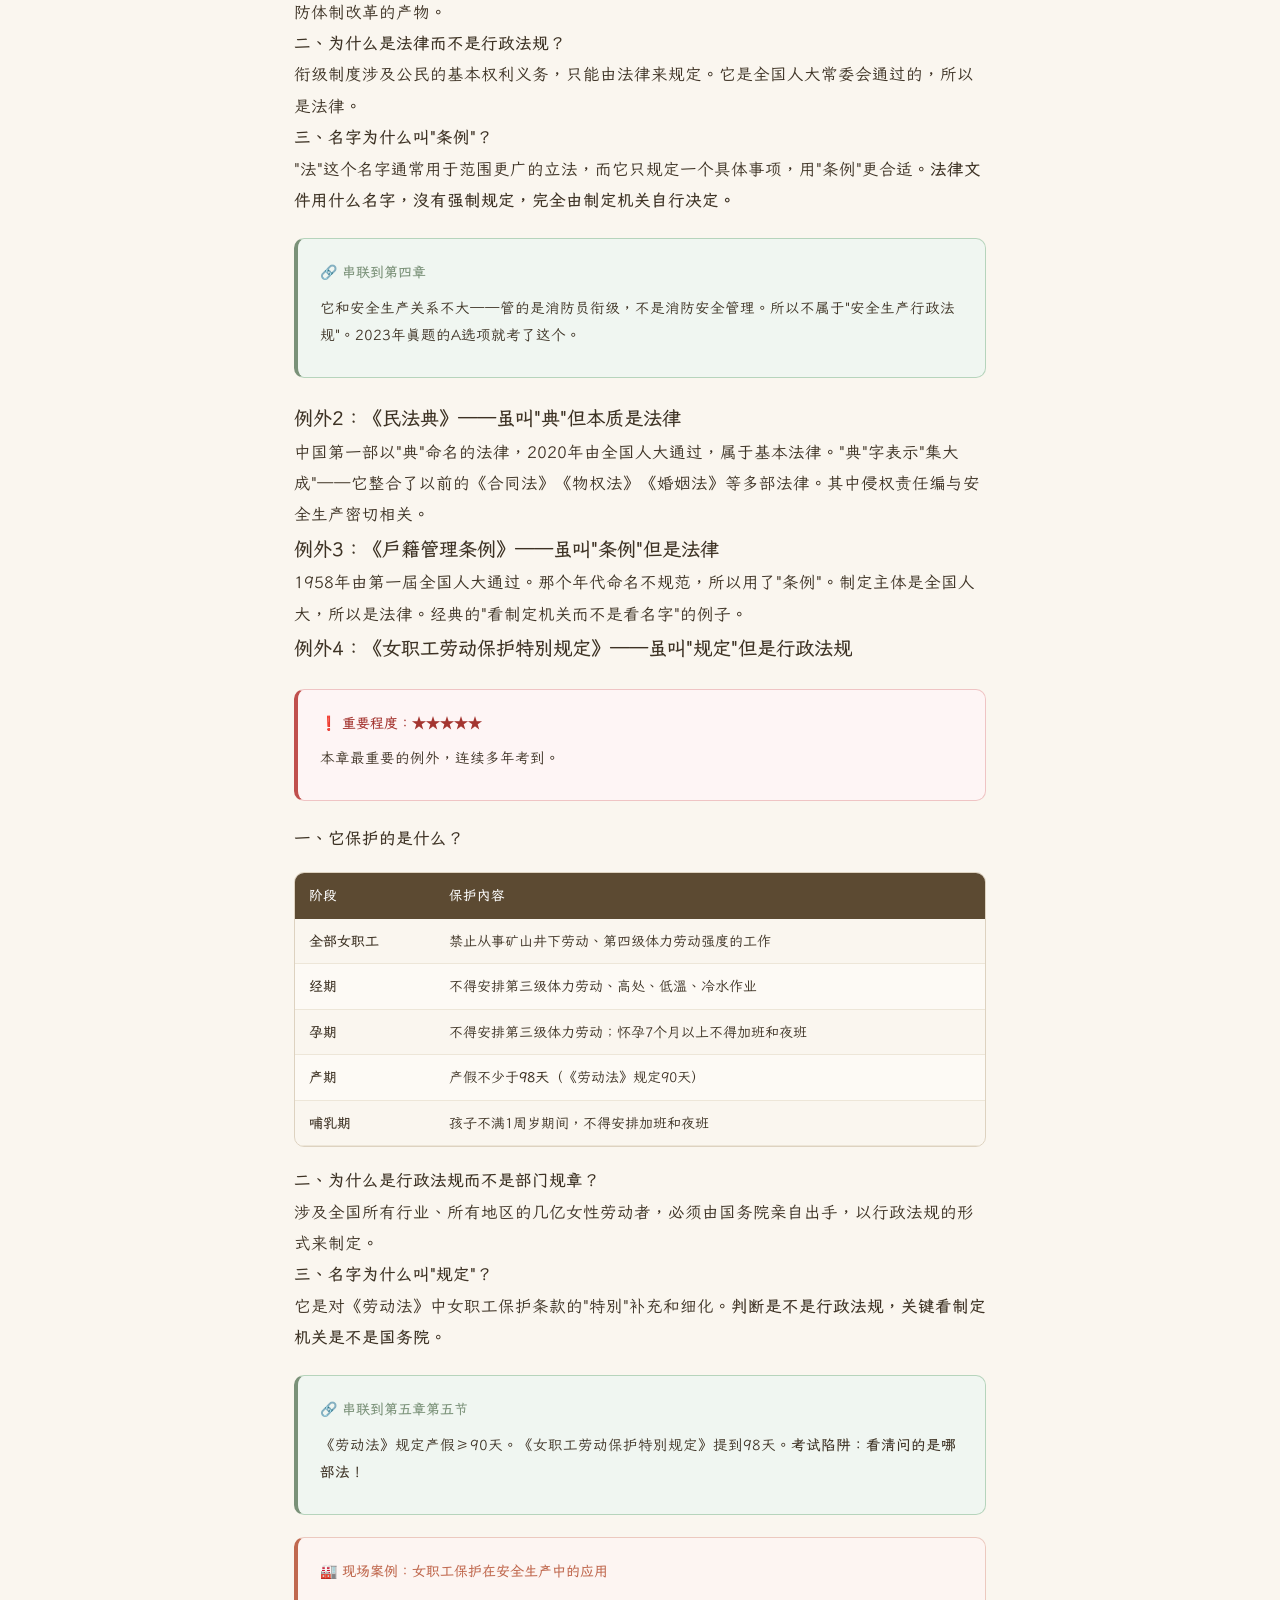
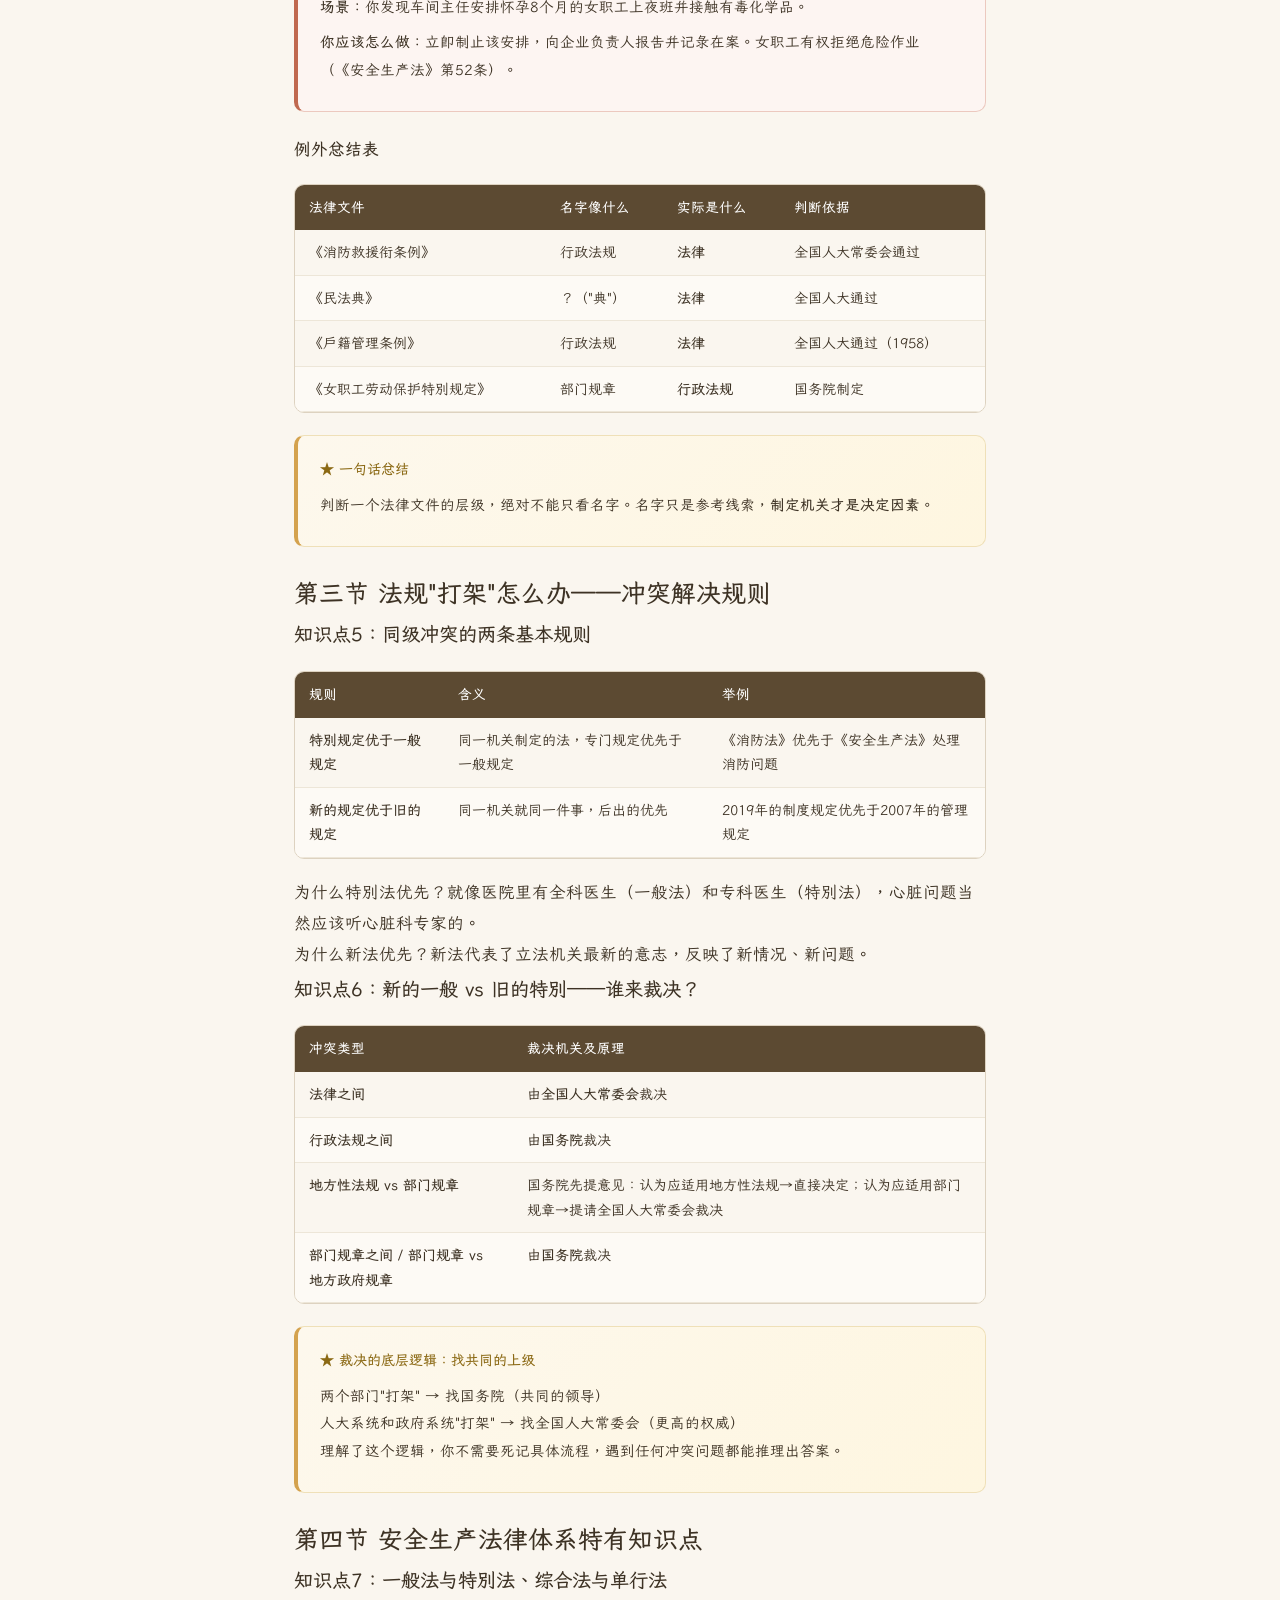
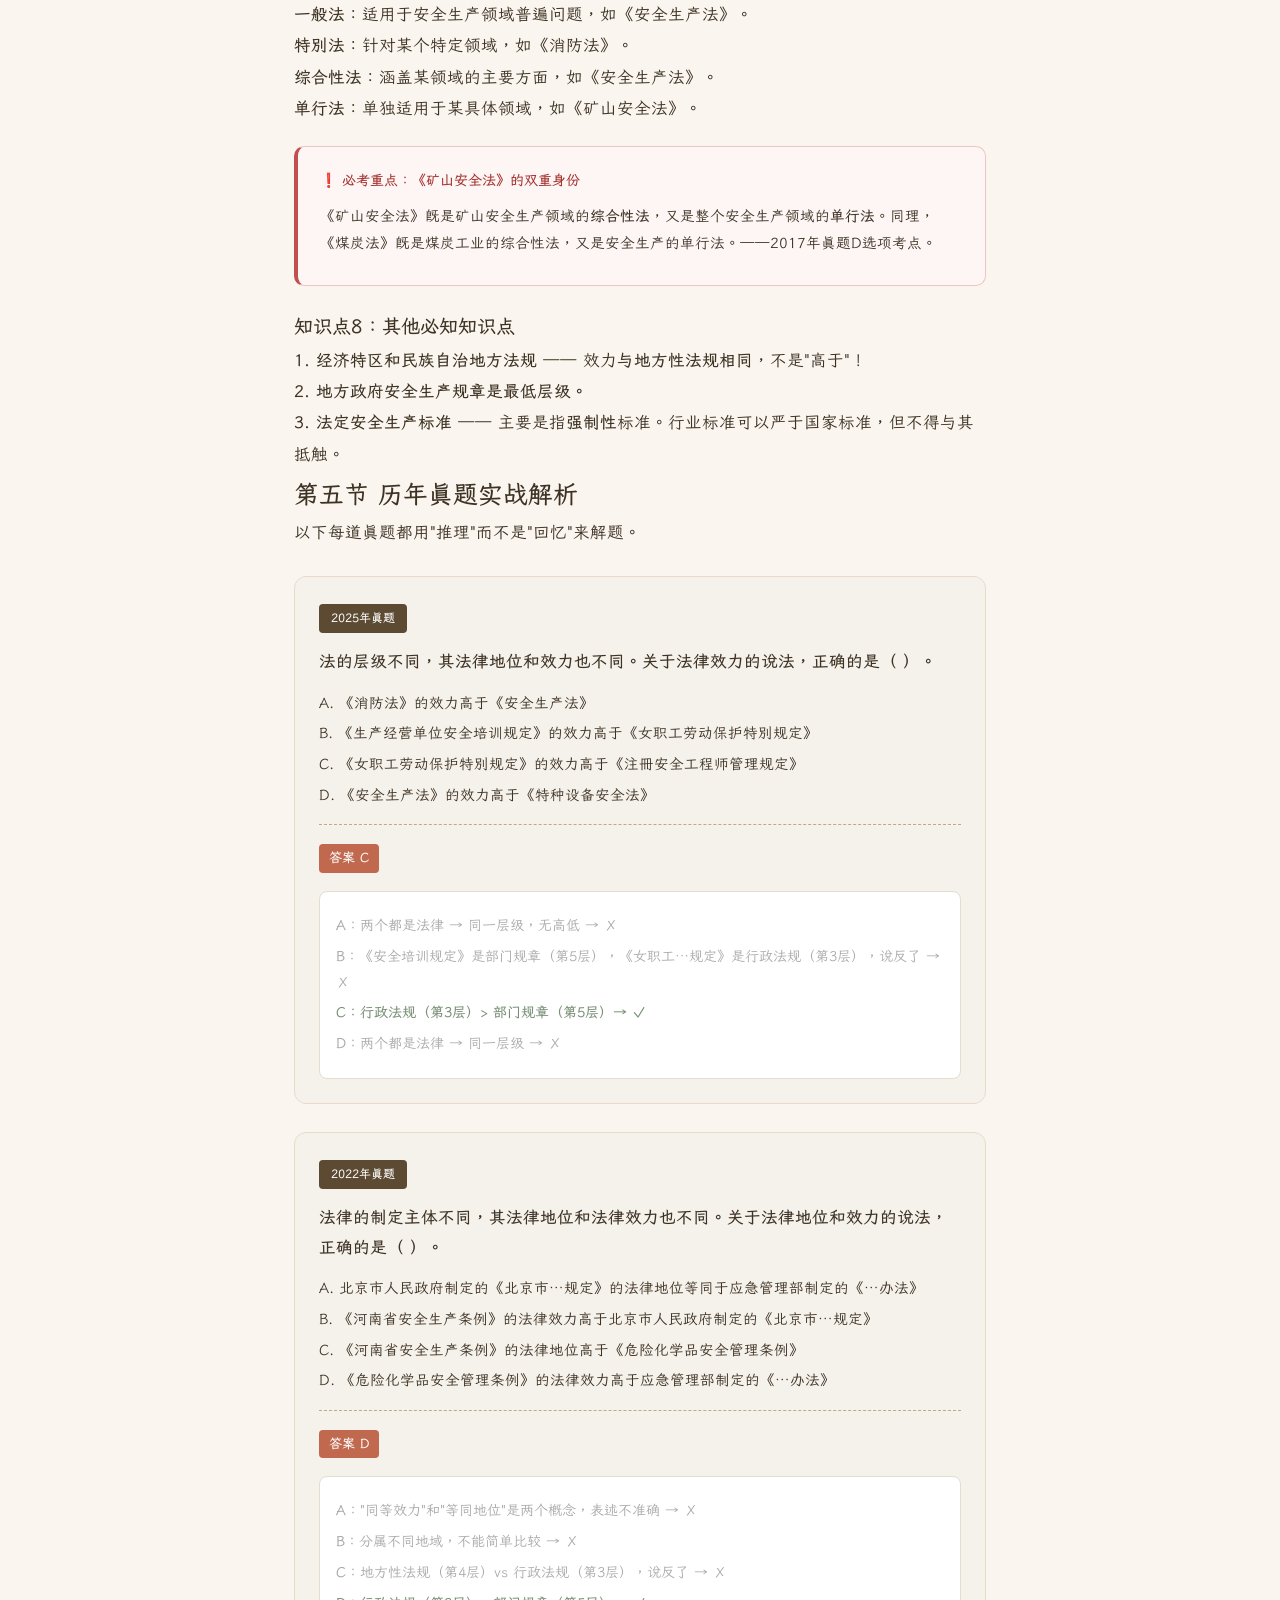
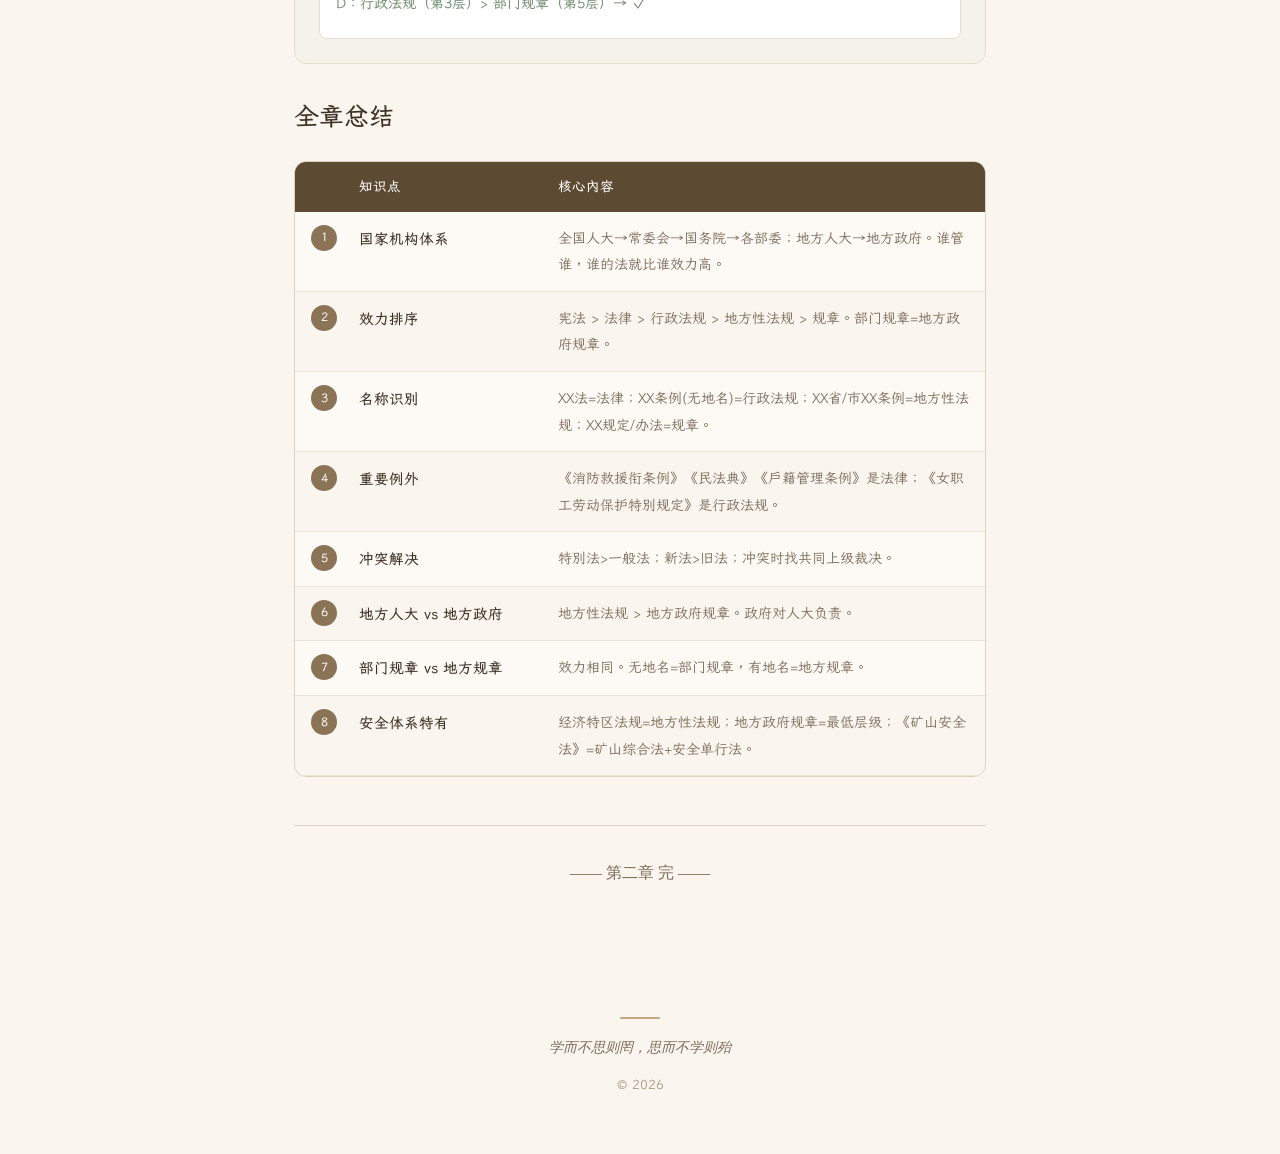
==== commit 6d1caa67: "Update chapter2-safety-law.html" ====
--- a/articles/chapter2-safety-law.html
+++ b/articles/chapter2-safety-law.html
@@ -221,8 +221,7 @@
 </div>
 
 <!-- 法的纵向效力层级图 -->
-<div style="margin: 32px 0; padding: 28px 20px; background: linear-gradient(135deg, #2d3a2e 0%, #1e2b20 50%, #263328 100%); border-radius: 14px; color: #e8e0d0; font-size: 14px; overflow-x: auto;">
-  <div style="min-width: 520px; max-width: 600px; margin: 0 auto;">
+<img src="../hierarchy.png" alt="法的纵向效力层级" style="width:100%; border-radius:10px; margin:20px 0;">
 
     <!-- 标题 -->
     <div style="display: flex; align-items: stretch; gap: 0;">
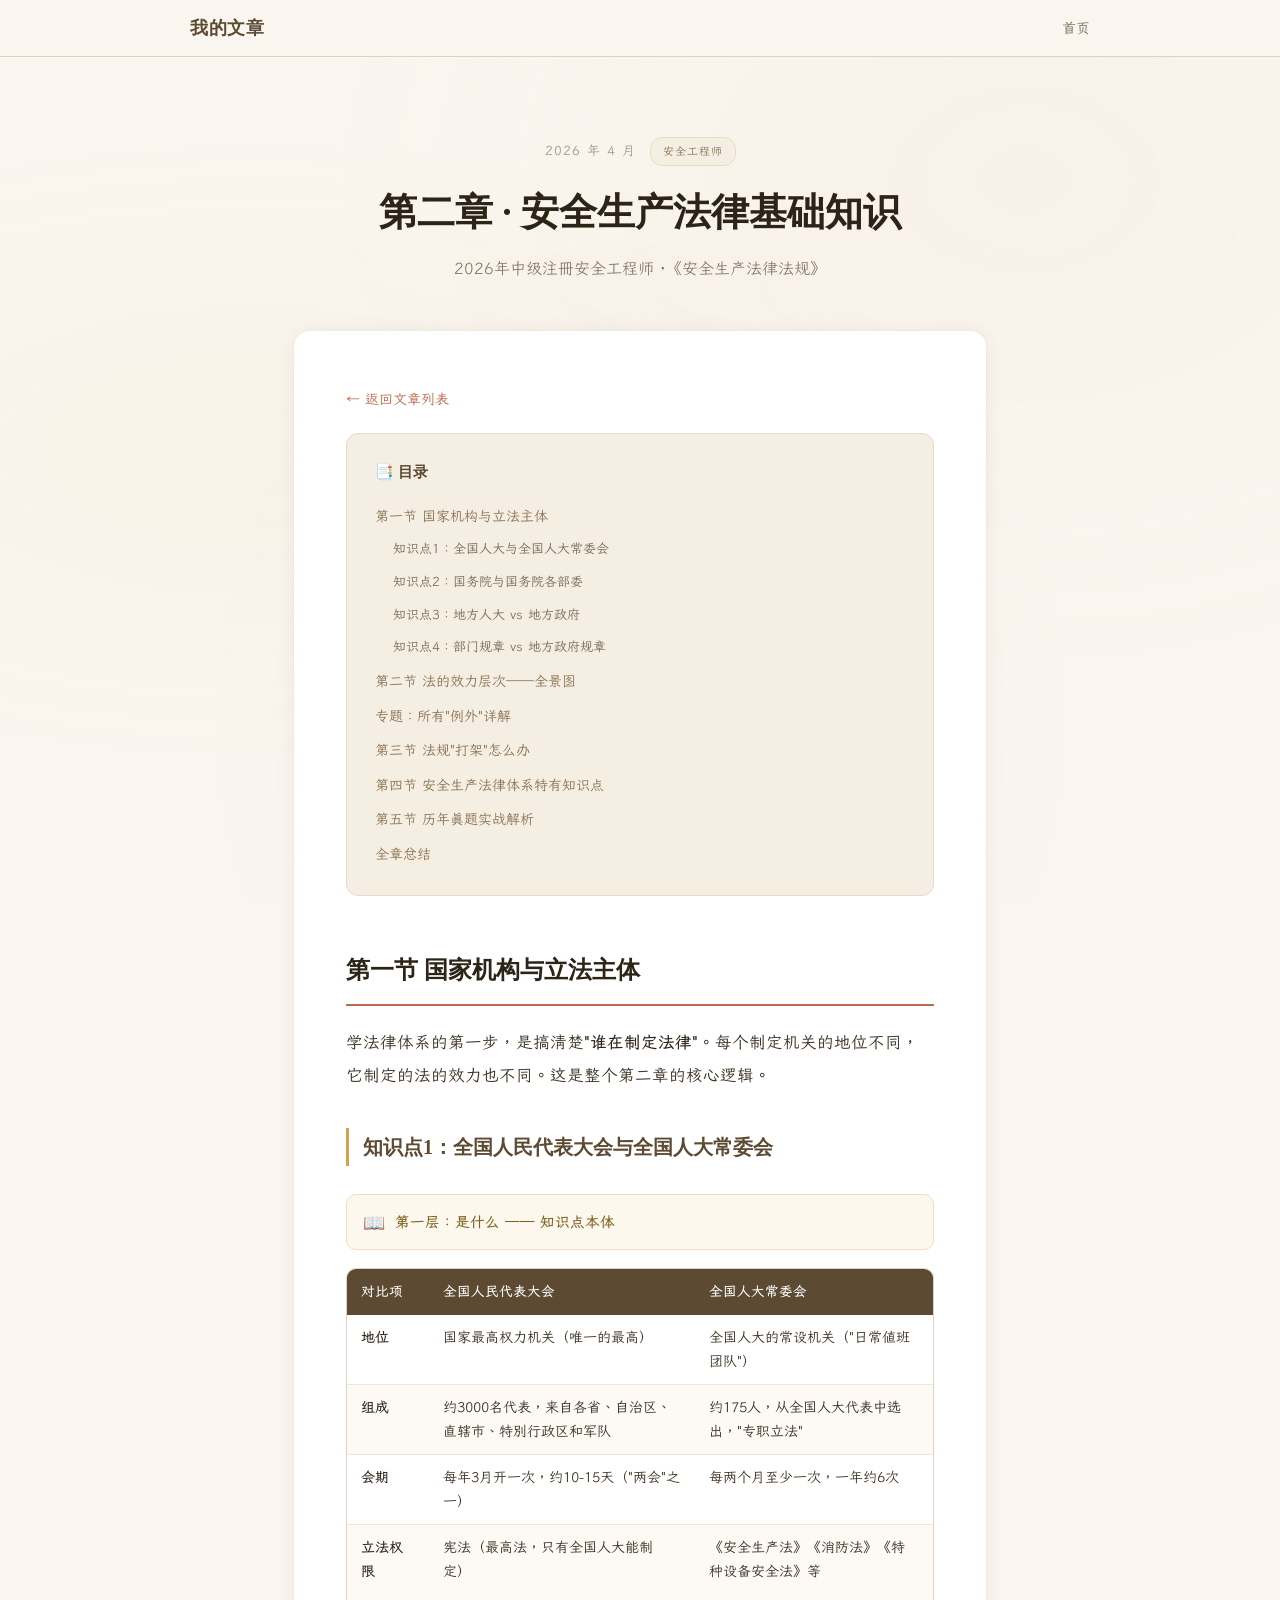
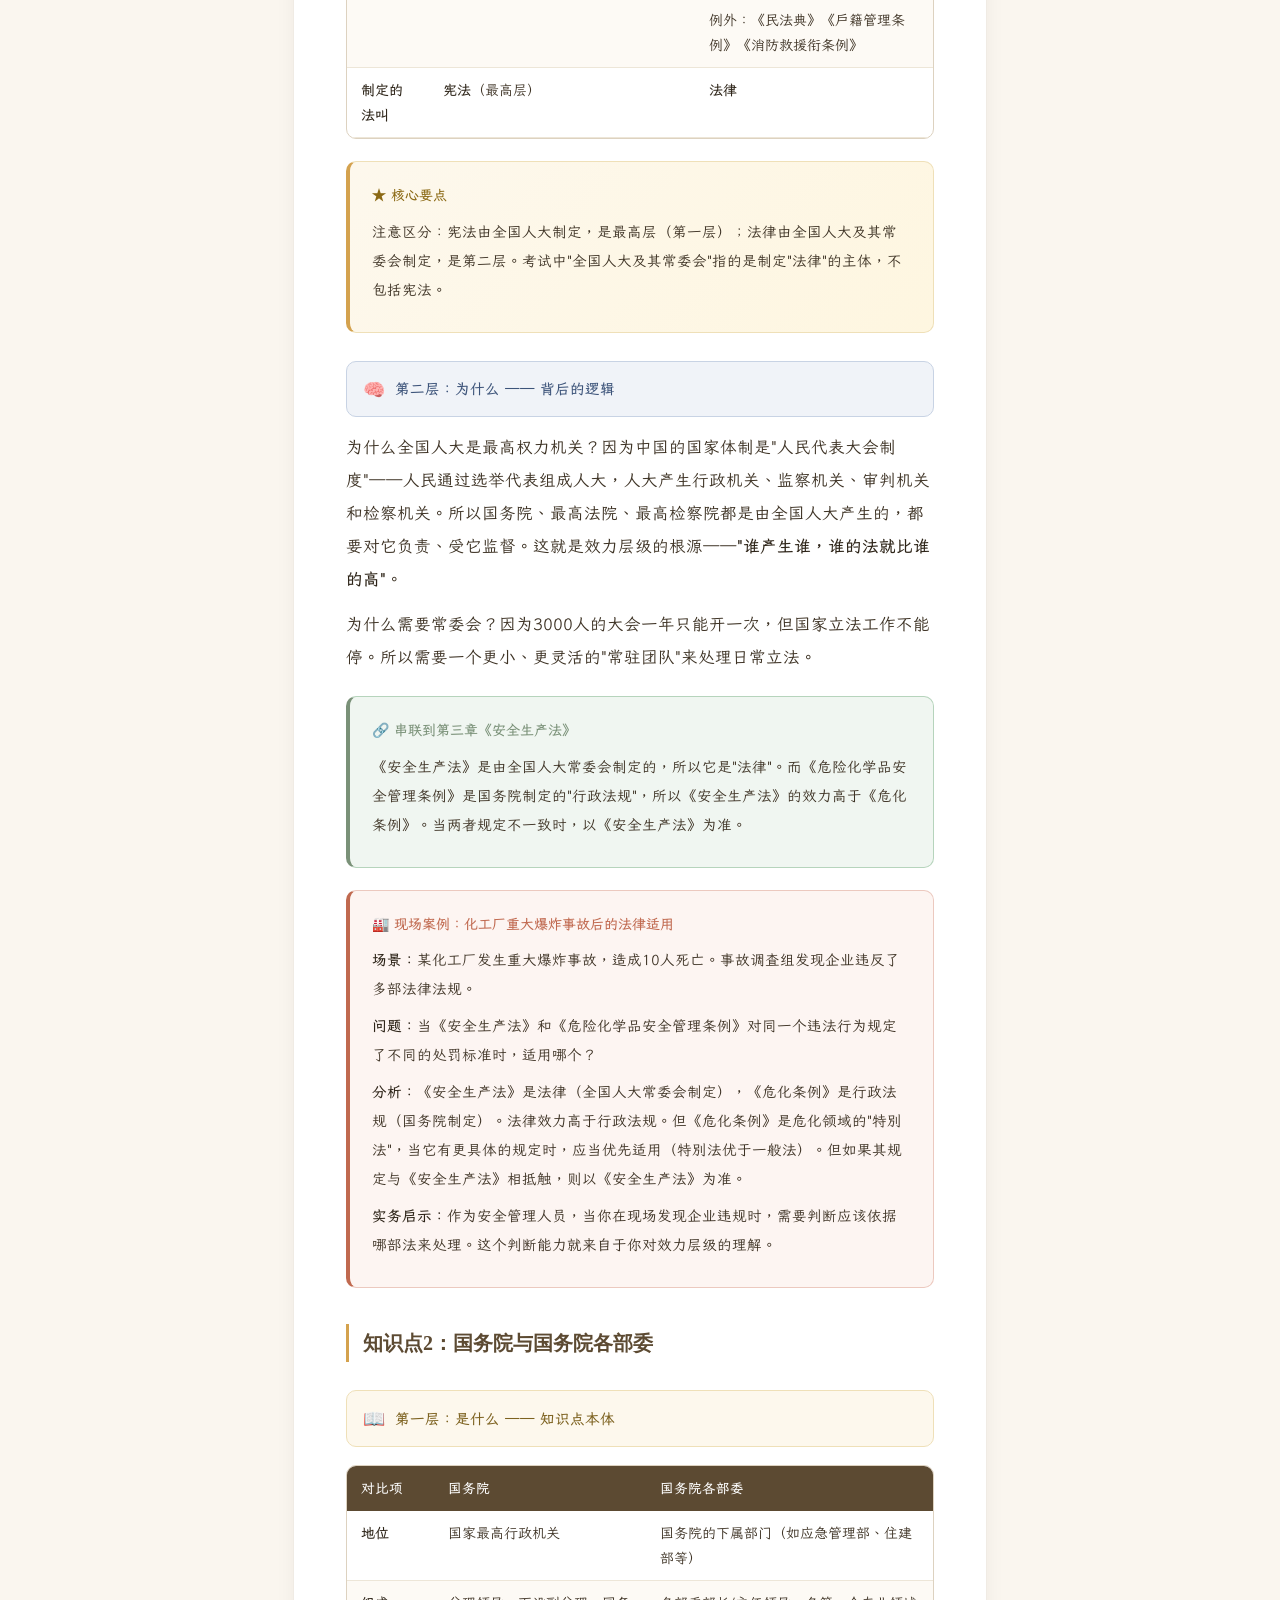
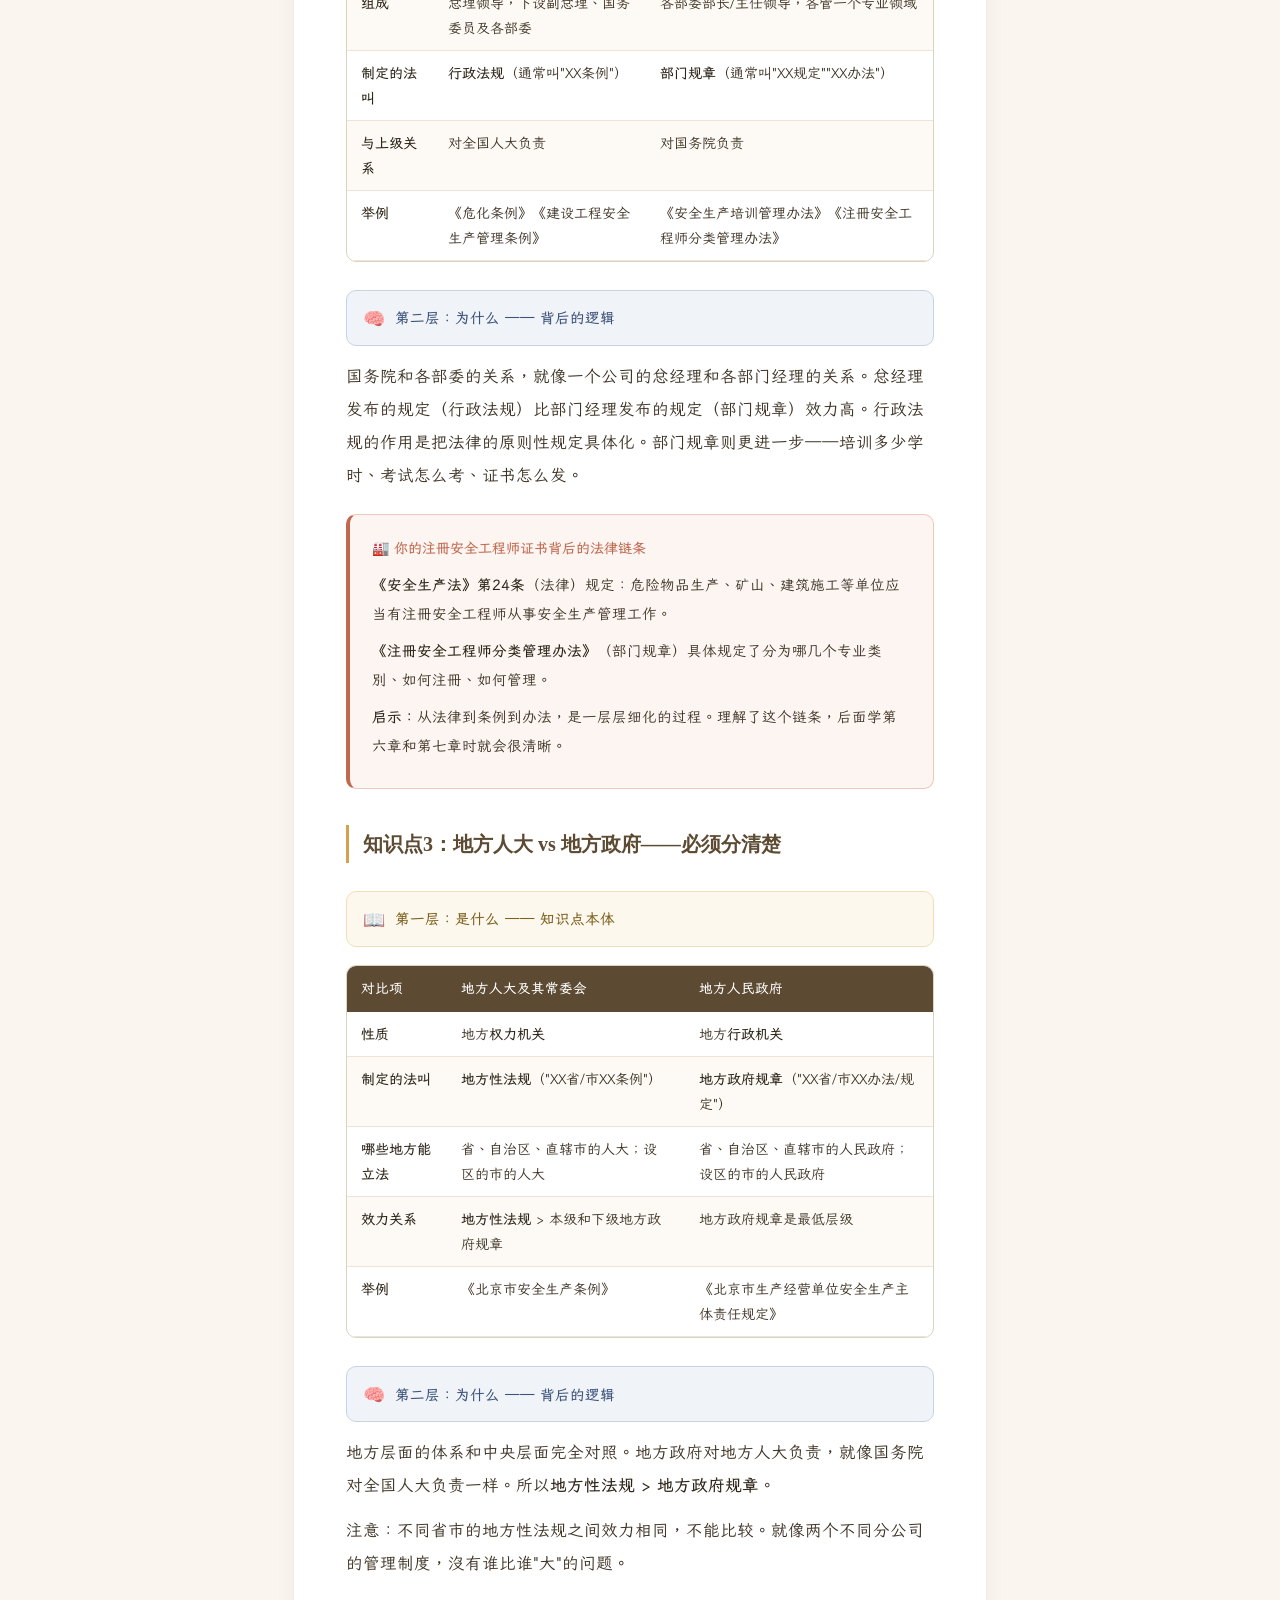
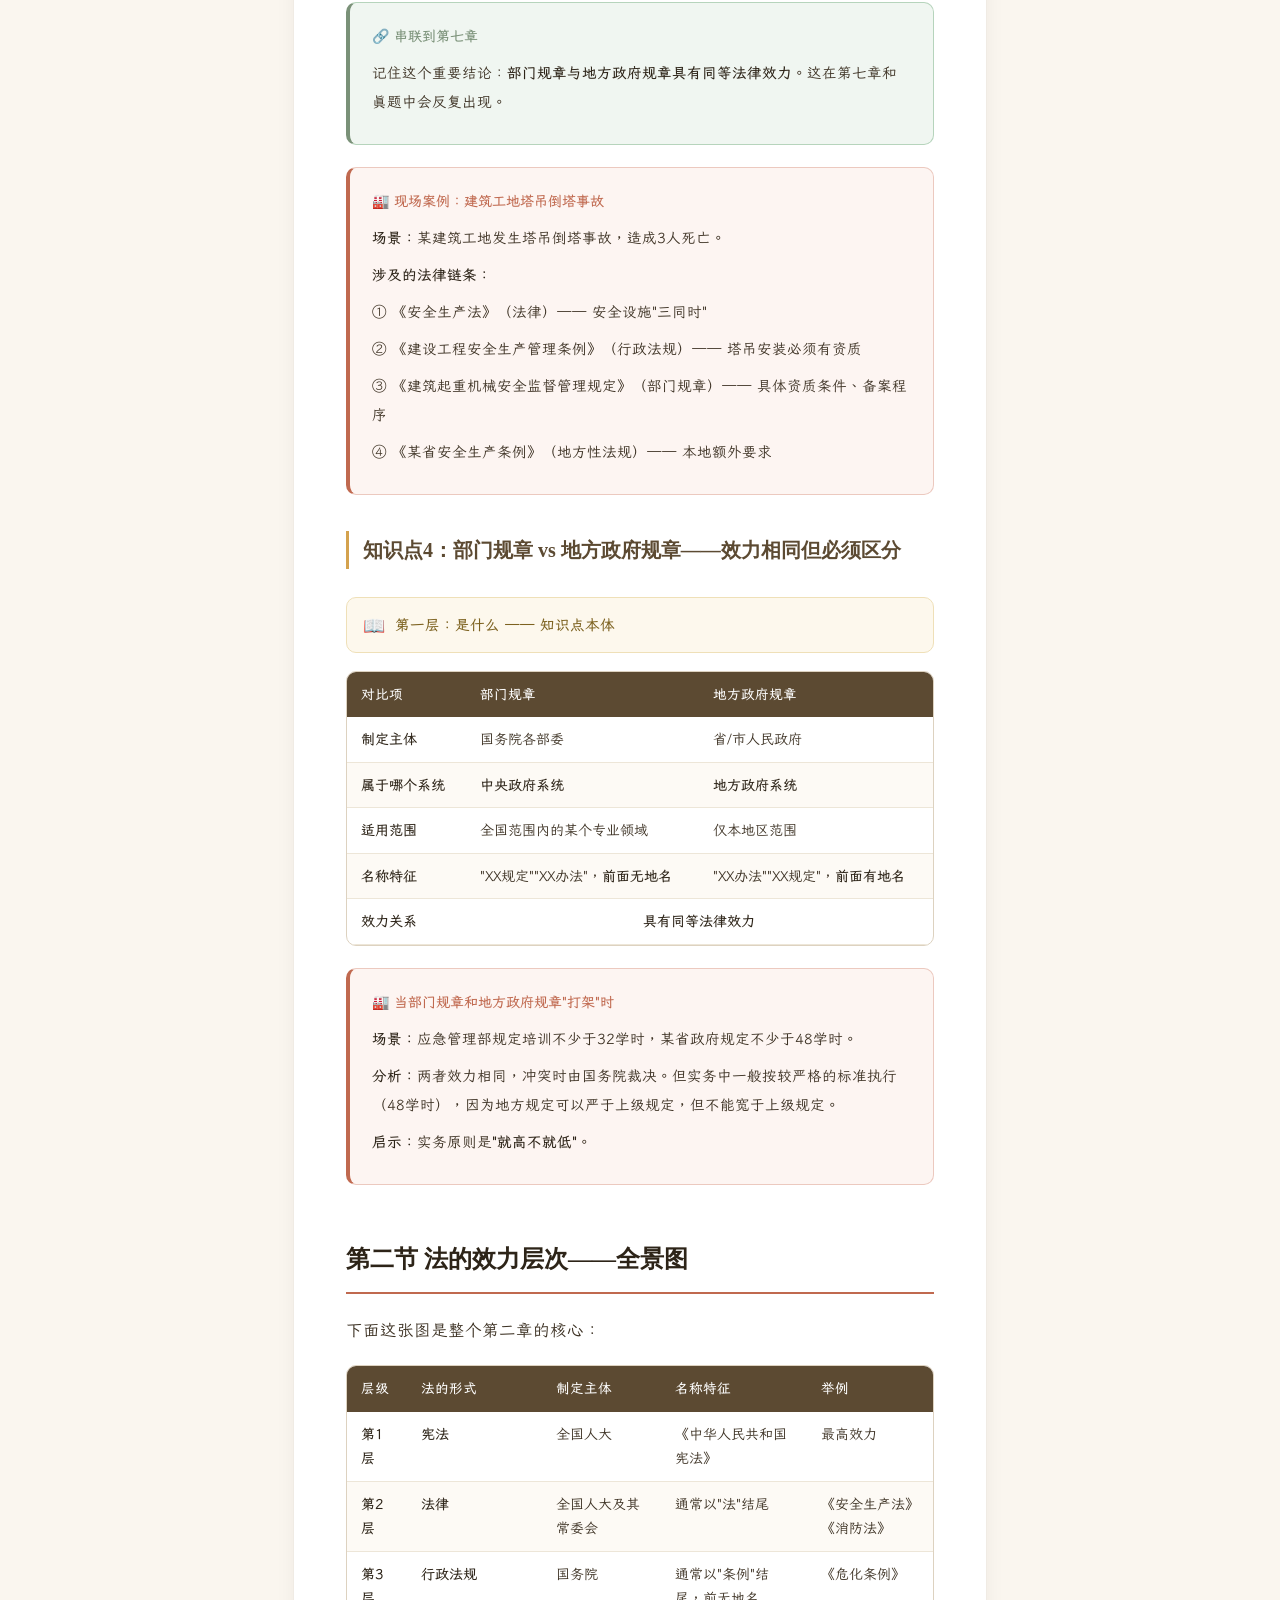
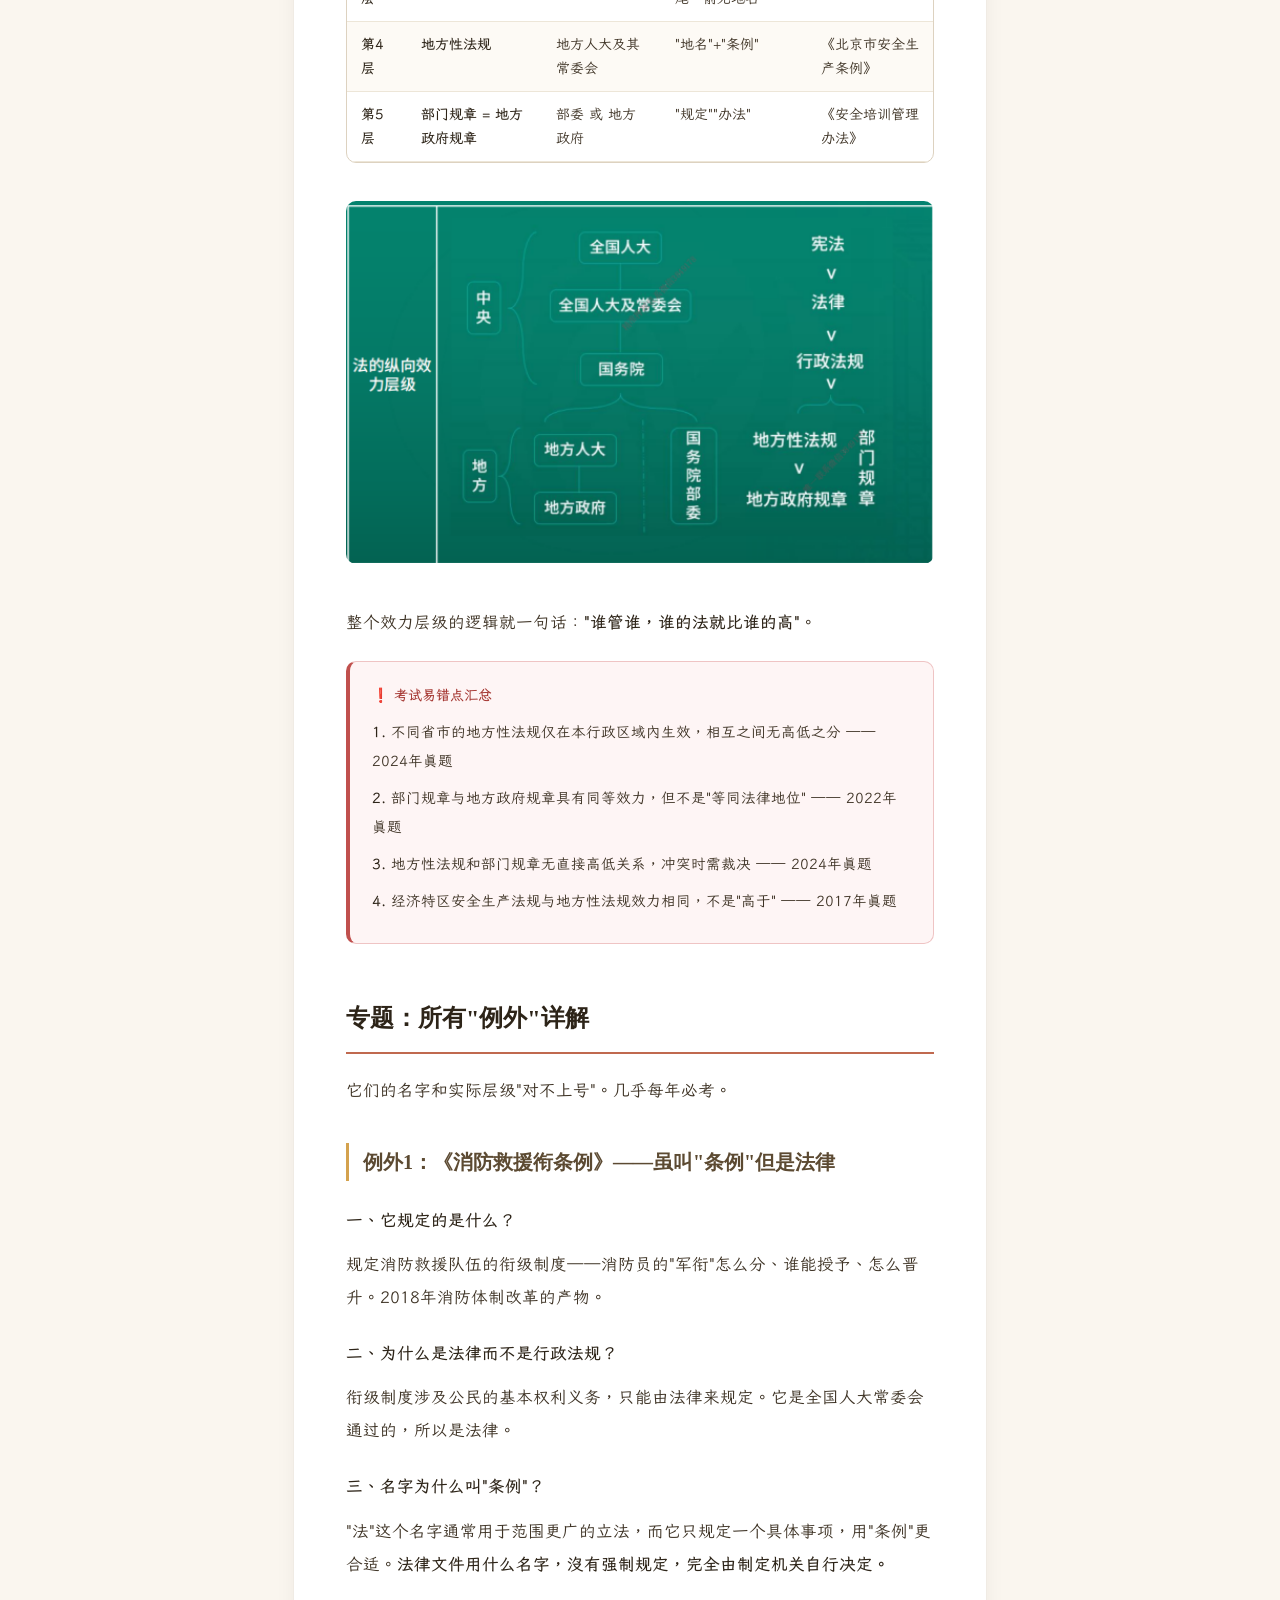
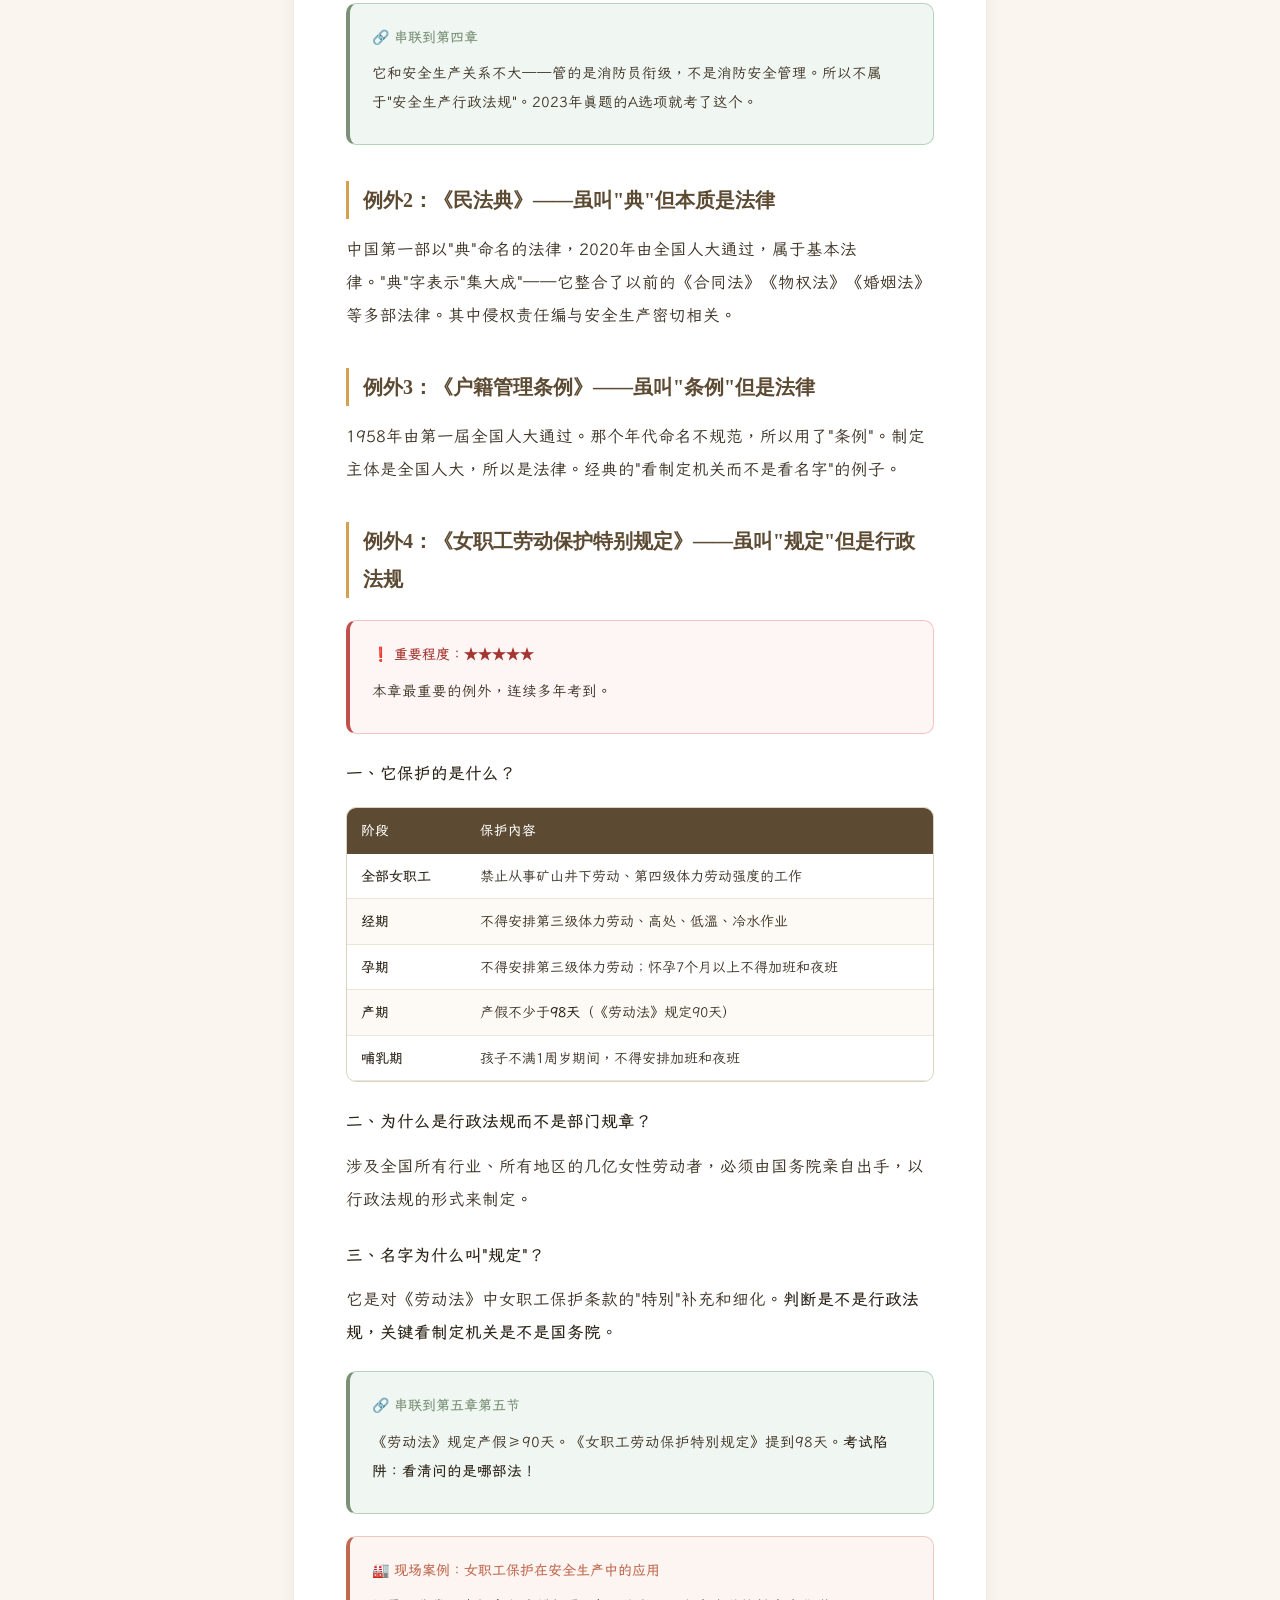
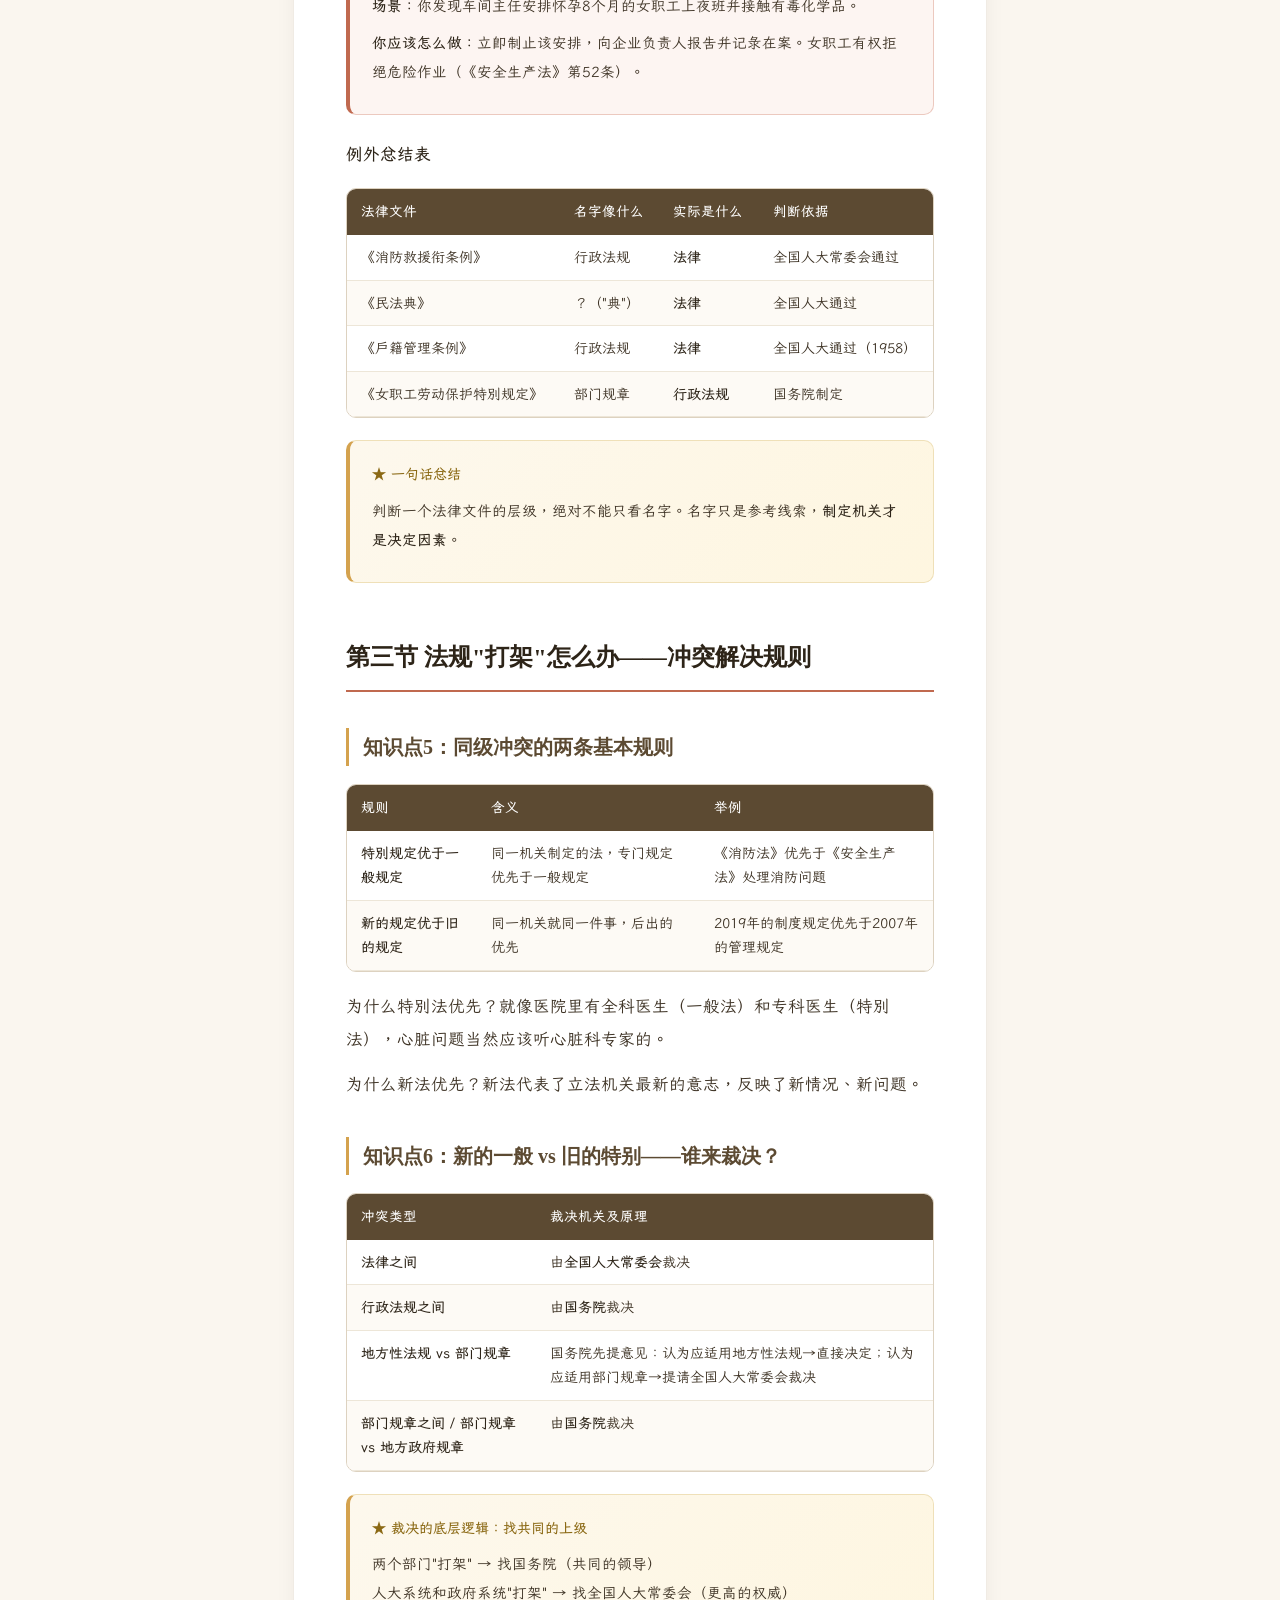
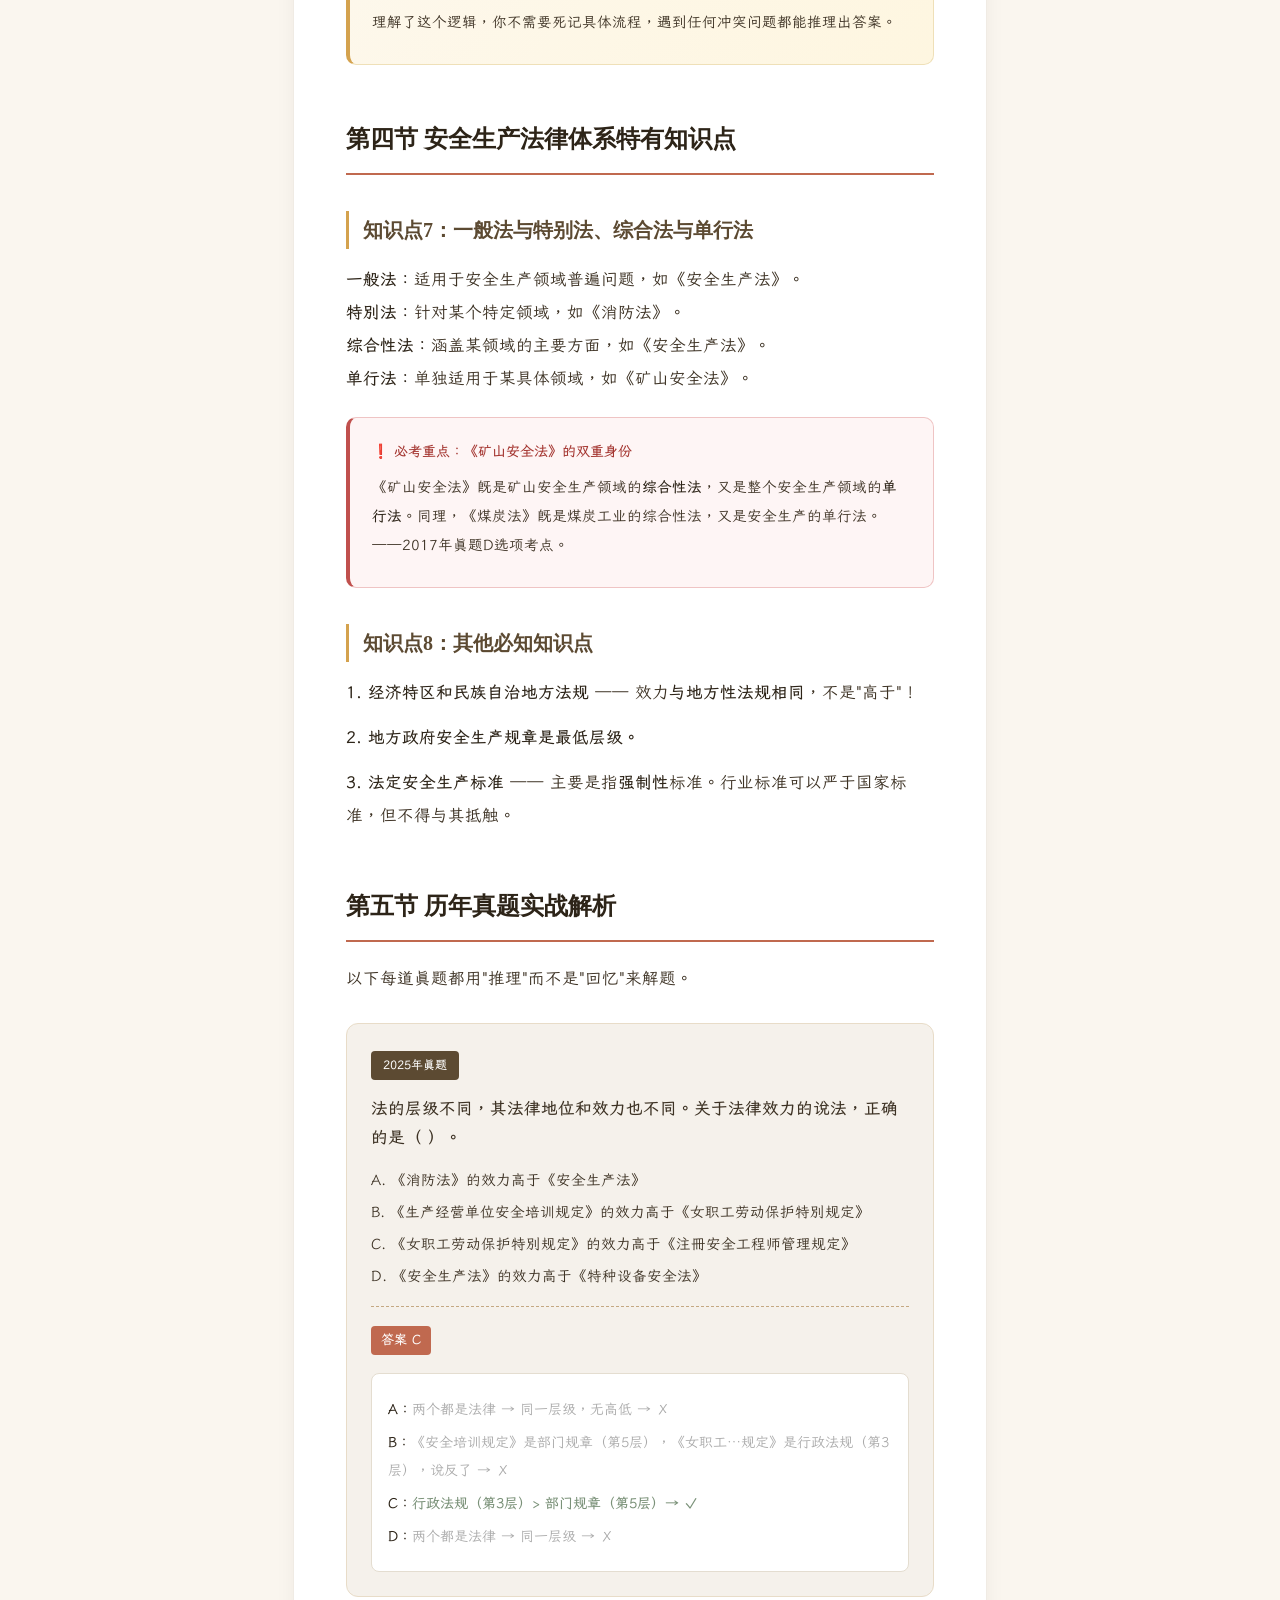
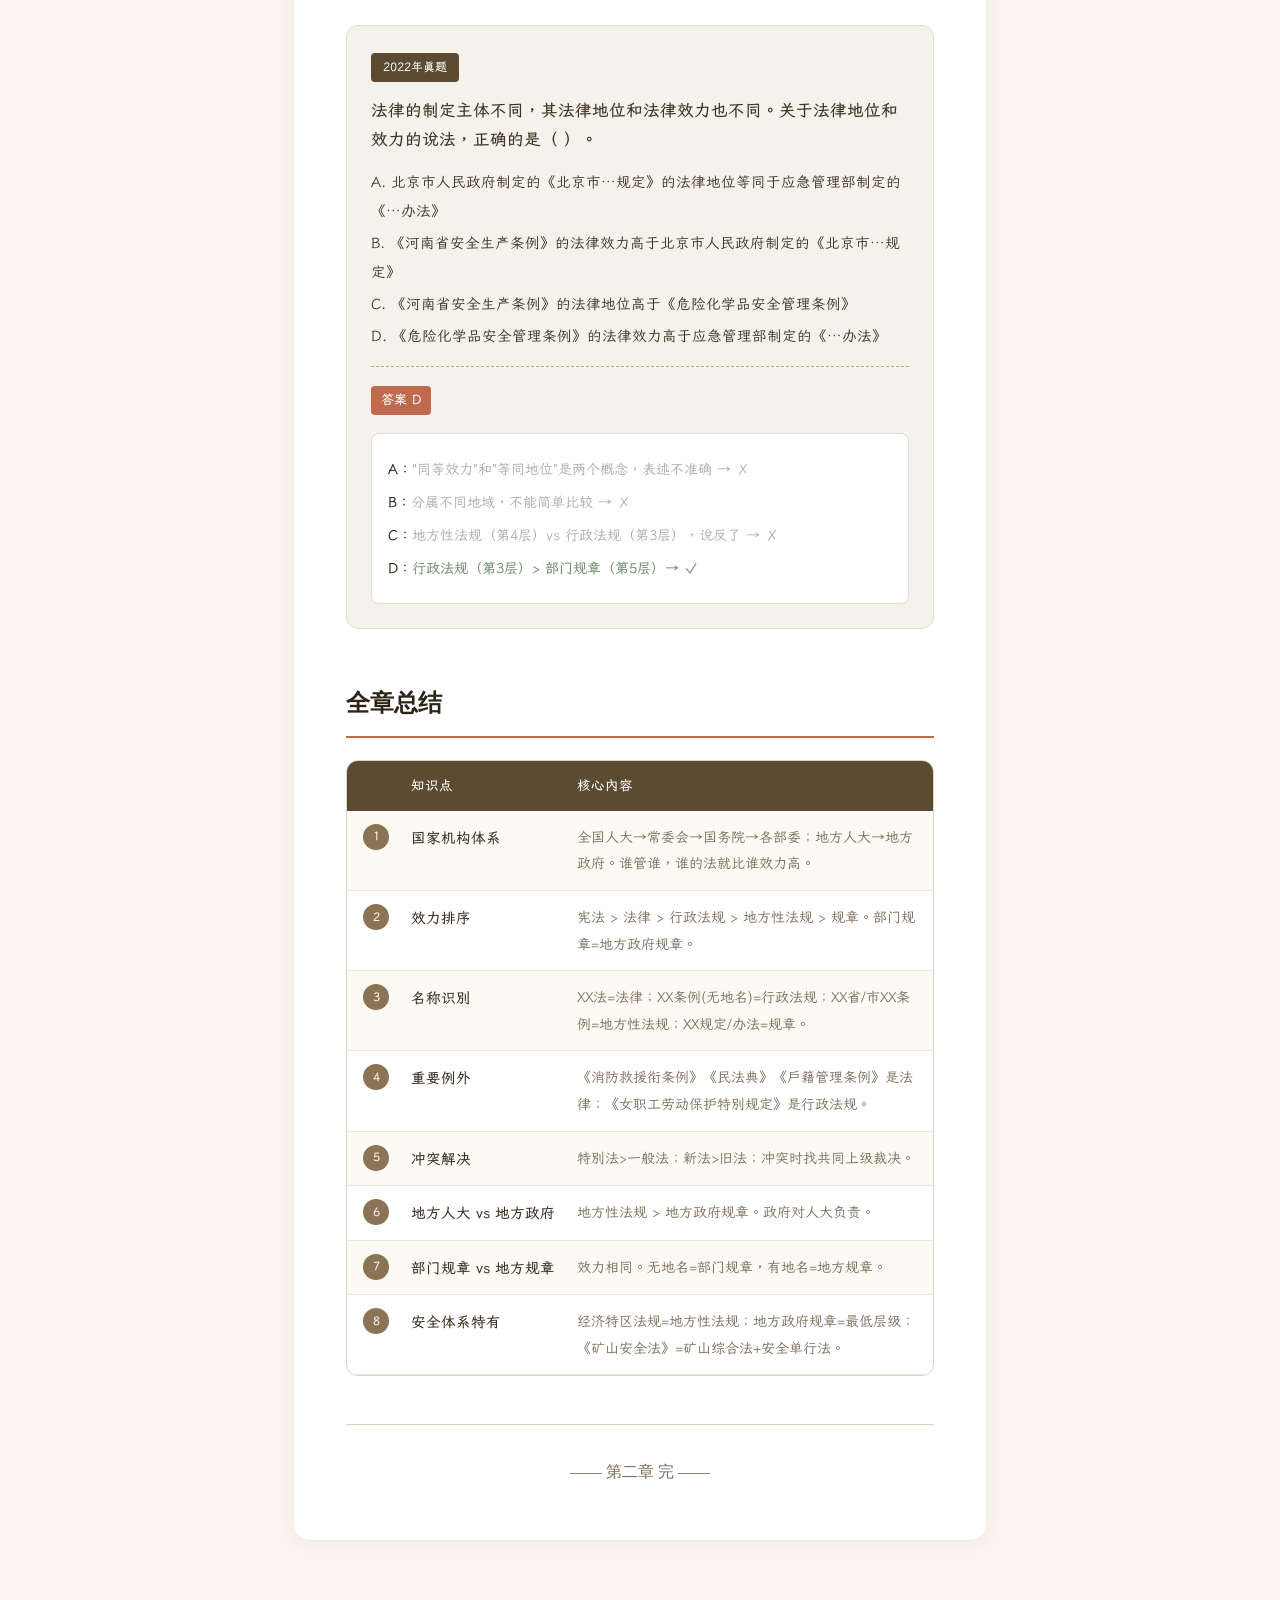
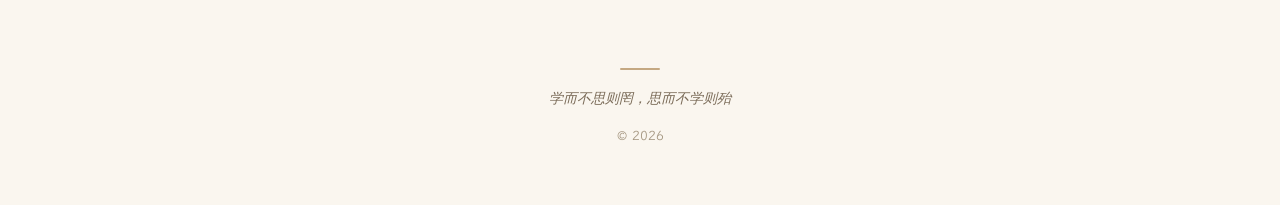
==== commit 9639fde3: "Update chapter2-safety-law.html" ====
--- a/articles/chapter2-safety-law.html
+++ b/articles/chapter2-safety-law.html
@@ -223,64 +223,7 @@
 <!-- 法的纵向效力层级图 -->
 <img src="../hierarchy.png" alt="法的纵向效力层级" style="width:100%; border-radius:10px; margin:20px 0;">
 
-    <!-- 标题 -->
-    <div style="display: flex; align-items: stretch; gap: 0;">
-      <div style="writing-mode: vertical-rl; text-orientation: mixed; background: rgba(255,255,255,0.08); padding: 16px 10px; border-radius: 8px 0 0 8px; font-weight: 700; font-size: 13px; letter-spacing: 3px; display: flex; align-items: center; justify-content: center; color: #c4a882;">法的纵向效力层级</div>
-
-      <div style="flex: 1;">
-        <!-- 中央部分 -->
-        <div style="padding: 16px; border: 1px solid rgba(255,255,255,0.12); border-radius: 0 8px 0 0;">
-          <div style="color: #c4a882; font-weight: 700; font-size: 13px; margin-bottom: 12px;">中 央</div>
-
-          <div style="display: flex; align-items: center; gap: 16px; flex-wrap: wrap;">
-            <!-- 左侧机构 -->
-            <div style="flex: 1; min-width: 140px;">
-              <div style="background: rgba(255,255,255,0.1); border: 1px solid rgba(255,255,255,0.15); border-radius: 6px; padding: 8px 12px; text-align: center; margin-bottom: 6px; font-weight: 600;">全国人大</div>
-              <div style="background: rgba(255,255,255,0.1); border: 1px solid rgba(255,255,255,0.15); border-radius: 6px; padding: 8px 12px; text-align: center; margin-bottom: 6px; font-weight: 600;">全国人大及常委会</div>
-              <div style="background: rgba(255,255,255,0.1); border: 1px solid rgba(255,255,255,0.15); border-radius: 6px; padding: 8px 12px; text-align: center; font-weight: 600;">国务院</div>
-            </div>
-
-            <!-- 右侧效力 -->
-            <div style="flex: 1; min-width: 140px; text-align: center; line-height: 1.8;">
-              <div style="font-weight: 700; color: #fff;">宪法</div>
-              <div style="color: #d4a24e; font-weight: 700;">V</div>
-              <div style="font-weight: 700; color: #fff;">法律</div>
-              <div style="color: #d4a24e; font-weight: 700;">V</div>
-              <div style="font-weight: 700; color: #fff;">行政法规</div>
-              <div style="color: #d4a24e; font-weight: 700;">V</div>
-            </div>
-          </div>
-        </div>
-
-        <!-- 地方部分 -->
-        <div style="padding: 16px; border: 1px solid rgba(255,255,255,0.12); border-radius: 0 0 8px 0; border-top: none;">
-          <div style="color: #c4a882; font-weight: 700; font-size: 13px; margin-bottom: 12px;">地 方</div>
-
-          <div style="display: flex; align-items: center; gap: 16px; flex-wrap: wrap;">
-            <!-- 左侧机构 -->
-            <div style="flex: 1; min-width: 140px;">
-              <div style="background: rgba(255,255,255,0.1); border: 1px solid rgba(255,255,255,0.15); border-radius: 6px; padding: 8px 12px; text-align: center; margin-bottom: 6px; font-weight: 600;">地方人大</div>
-              <div style="background: rgba(255,255,255,0.1); border: 1px solid rgba(255,255,255,0.15); border-radius: 6px; padding: 8px 12px; text-align: center; margin-bottom: 6px; font-weight: 600;">地方政府</div>
-              <div style="background: rgba(255,255,255,0.1); border: 1px solid rgba(255,255,255,0.15); border-radius: 6px; padding: 8px 12px; text-align: center; font-weight: 600;">国务院部委</div>
-            </div>
-
-            <!-- 右侧效力 -->
-            <div style="flex: 1; min-width: 140px; text-align: center; line-height: 1.8;">
-              <div style="font-weight: 700; color: #fff;">地方性法规</div>
-              <div style="color: #d4a24e; font-weight: 700;">V</div>
-              <div style="display: flex; justify-content: center; gap: 20px;">
-                <div style="font-weight: 700; color: #fff;">地方政府规章</div>
-                <div style="color: #d4a24e; font-weight: 700;">=</div>
-                <div style="font-weight: 700; color: #fff;">部门规章</div>
-              </div>
-            </div>
-          </div>
-        </div>
-
-      </div>
-    </div>
-  </div>
-</div>
+  
 
 <p>整个效力层级的逻辑就一句话：<strong>"谁管谁，谁的法就比谁的高"</strong>。</p>
 
